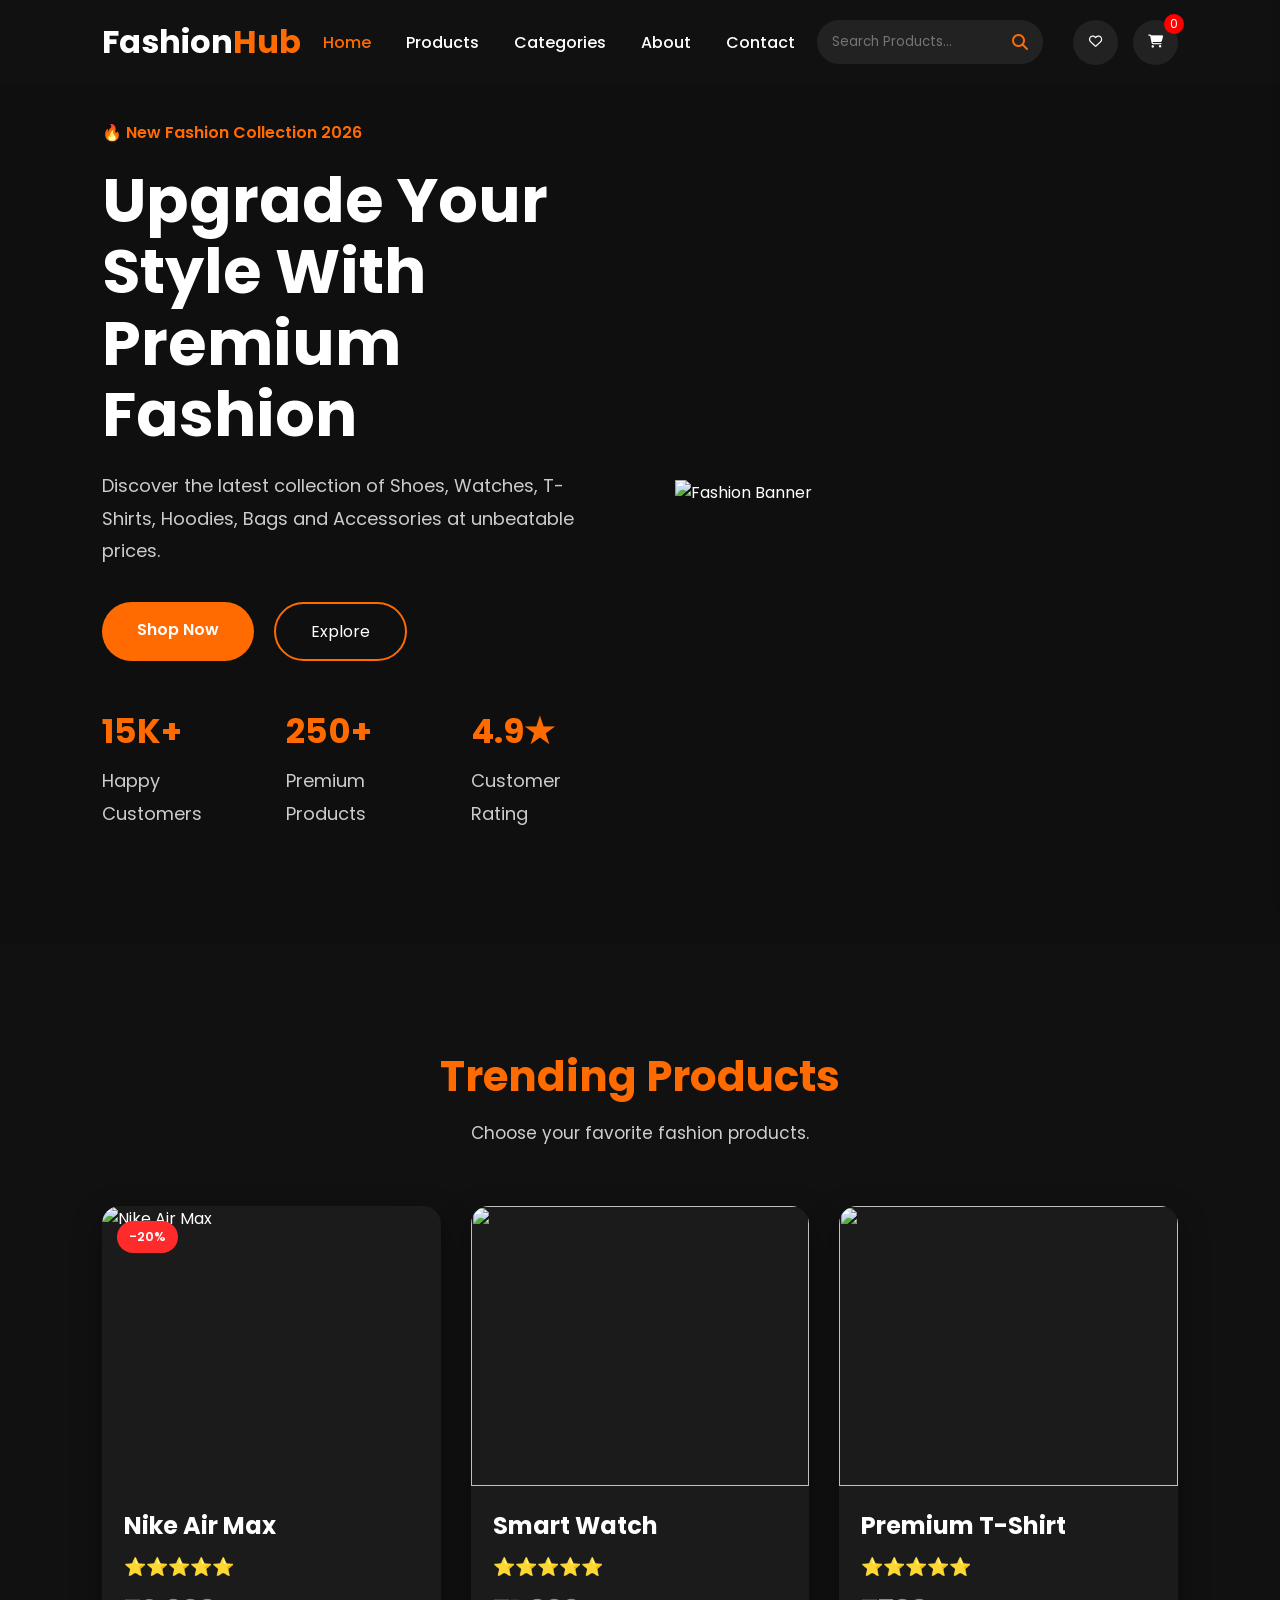
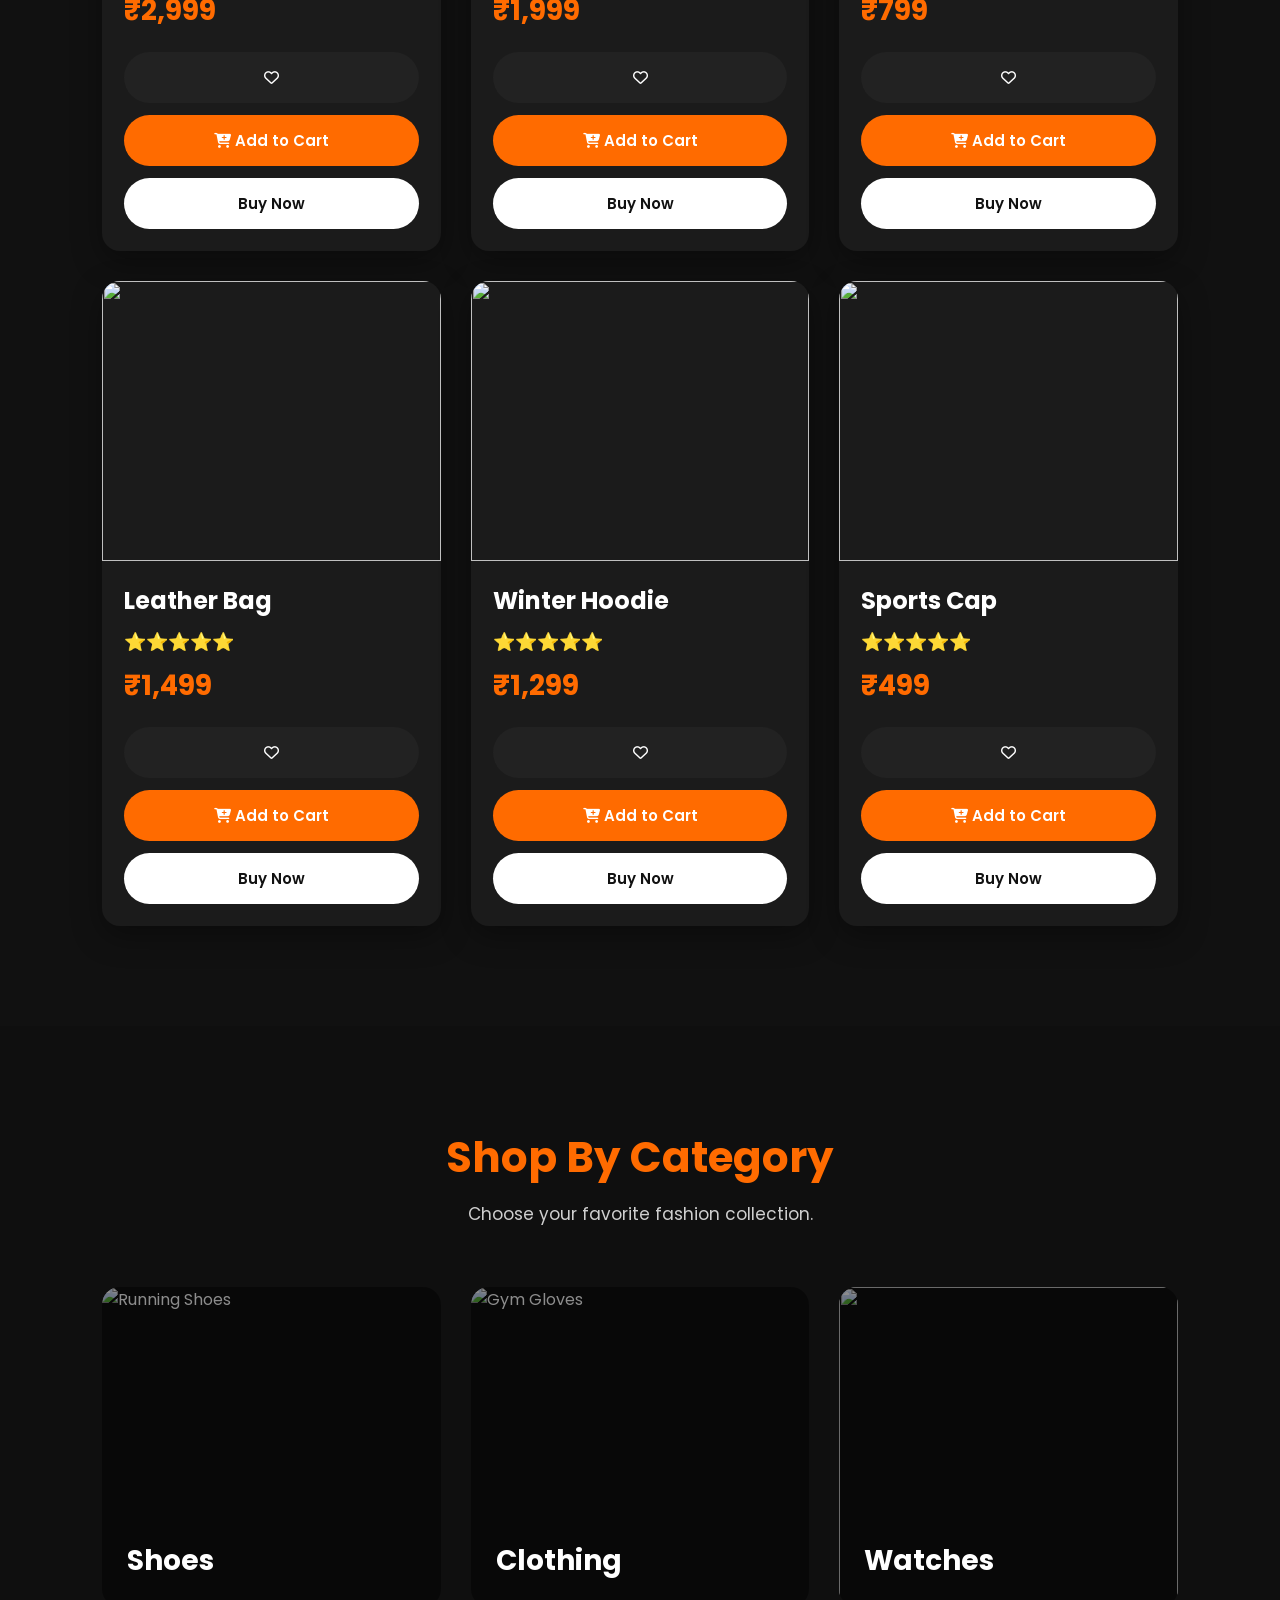
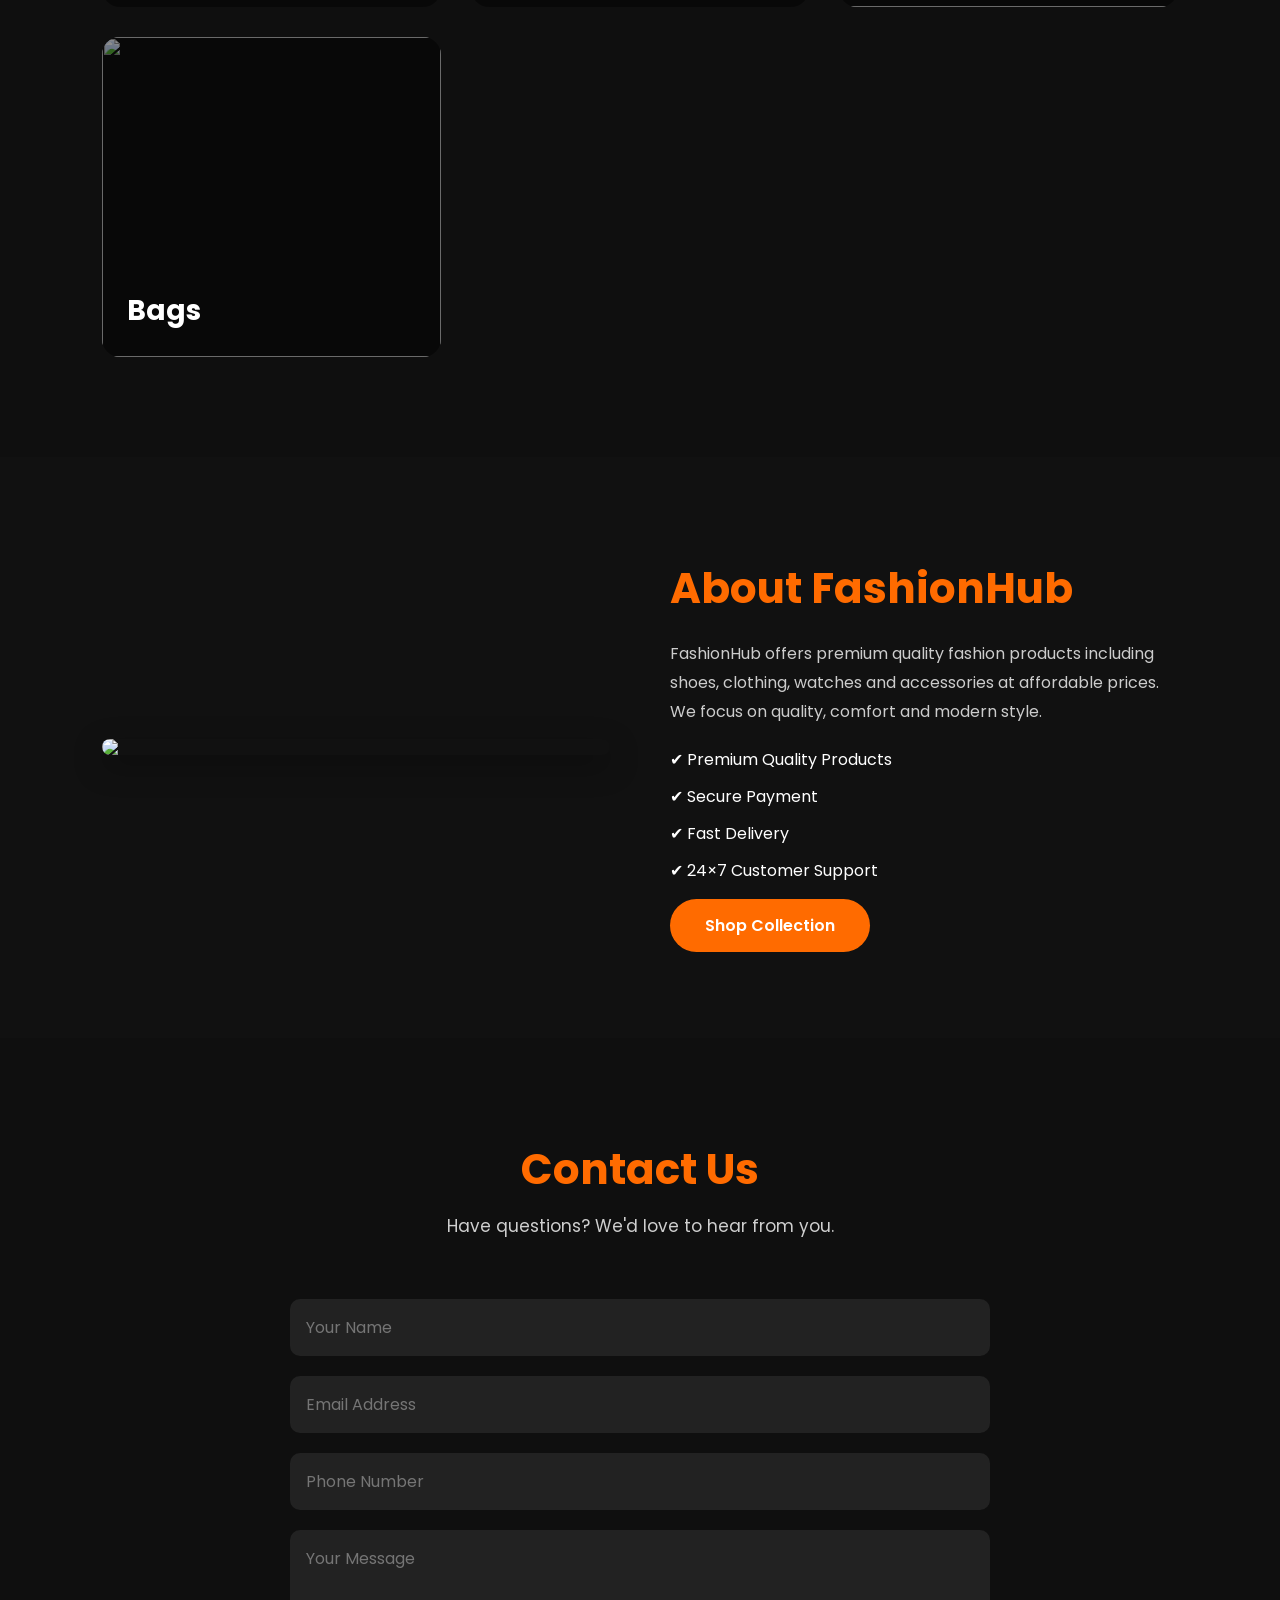
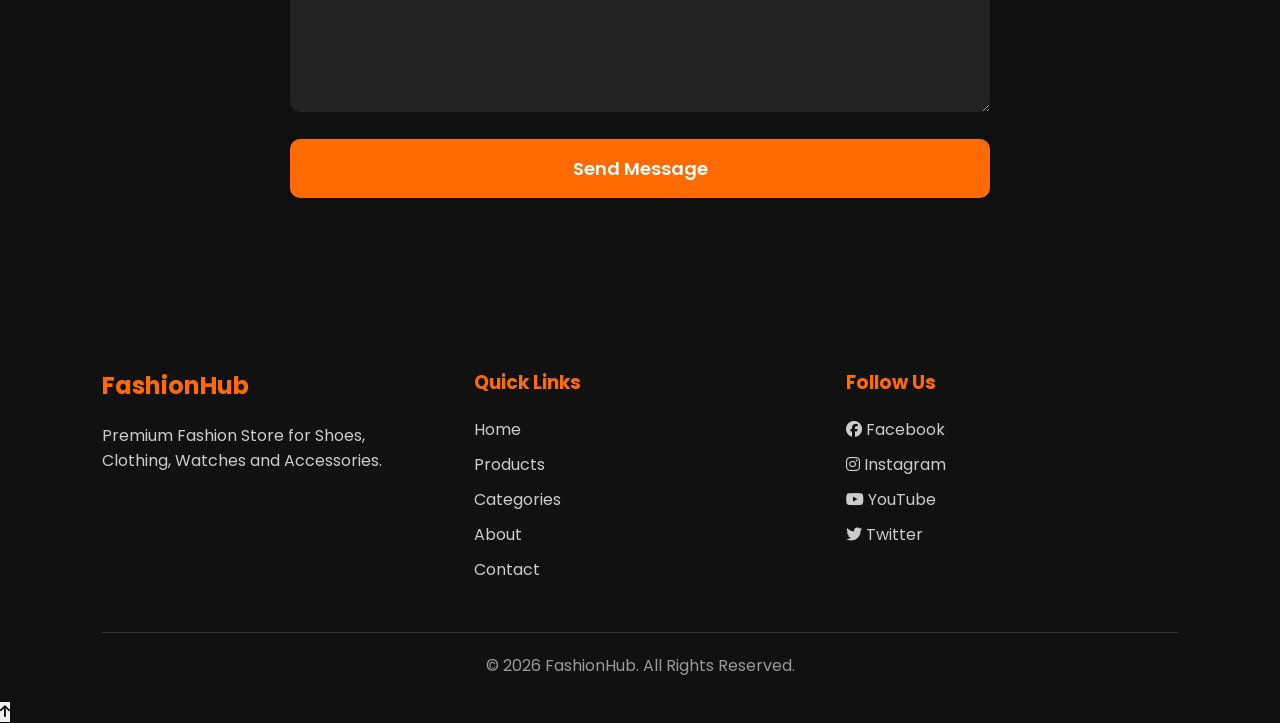
==== index.html @ b6dbf9e9 "Update index.html" ====
<!DOCTYPE html>
<html lang="en">

<head>
    <meta charset="UTF-8">
    <meta name="viewport" content="width=device-width, initial-scale=1.0">

    <title>FashionHub | Premium Fashion Store</title>

    <meta name="description"
        content="FashionHub - Shop premium Shoes, T-Shirts, Hoodies, Watches, Bags and Accessories.">

    <!-- Google Fonts -->
    <link rel="preconnect" href="https://fonts.googleapis.com">
    <link rel="preconnect" href="https://fonts.gstatic.com" crossorigin>

    <link href="https://fonts.googleapis.com/css2?family=Poppins:wght@300;400;500;600;700;800&display=swap"
        rel="stylesheet">

    <!-- Font Awesome -->
    <link rel="stylesheet"
        href="https://cdnjs.cloudflare.com/ajax/libs/font-awesome/6.6.0/css/all.min.css">

    <!-- CSS -->
    <link rel="stylesheet" href="style.css">
</head>

<body>

<!-- ================= HEADER ================= -->

<header>

    <div class="logo">
        <h2>Fashion<span>Hub</span></h2>
    </div>

    <nav>

        <ul class="nav-links">

            <li><a href="#home" class="active">Home</a></li>

            <li><a href="#products">Products</a></li>

            <li><a href="#categories">Categories</a></li>

            <li><a href="#about">About</a></li>

            <li><a href="#contact">Contact</a></li>

        </ul>

    </nav>

    <div class="nav-icons">

        <div class="search-box">

            <input type="text"
                placeholder="Search Products...">

            <i class="fa-solid fa-magnifying-glass"></i>

        </div>

        <button class="icon-btn">

            <i class="fa-regular fa-heart"></i>

        </button>

        <button class="icon-btn cart-btn">

            <i class="fa-solid fa-cart-shopping"></i>

            <span id="cart-count">0</span>

        </button>

        <button class="menu-btn">

            <i class="fa-solid fa-bars"></i>

        </button>

    </div>

</header>

<!-- ================= HERO SECTION ================= -->

<section class="hero" id="home">

    <div class="hero-content">

        <span class="tag">
            🔥 New Fashion Collection 2026
        </span>

        <h1>
            Upgrade Your Style
            With Premium Fashion
        </h1>

        <p>

            Discover the latest collection of Shoes,
            Watches, T-Shirts, Hoodies,
            Bags and Accessories at unbeatable prices.

        </p>

        <div class="hero-buttons">

            <a href="#products" class="btn">
                Shop Now
            </a>

            <a href="#categories" class="btn-outline">
                Explore
            </a>

        </div>

        <div class="hero-stats">

            <div>
                <h2>15K+</h2>
                <p>Happy Customers</p>
            </div>

            <div>
                <h2>250+</h2>
                <p>Premium Products</p>
            </div>

            <div>
                <h2>4.9★</h2>
                <p>Customer Rating</p>
            </div>

        </div>

    </div>

    <div class="hero-image">

       <img src="https://images.unsplash.com/photo-1490481651871-ab68de25d43d?w=800" alt="Fashion Banner">

    </div>

</section>
<!-- ================= PRODUCTS ================= -->

<section class="products" id="products">

    <div class="section-title">
        <h2>Trending Products</h2>
        <p>Choose your favorite fashion products.</p>
    </div>

    <div class="product-container">

        <!-- Product 1 -->
        <div class="product-card">

            <span class="sale">-20%</span>

            <img src="https://images.unsplash.com/photo-1542291026-7eec264c27ff?w=600" alt="Nike Air Max">

            <div class="product-info">

                <h3>Nike Air Max</h3>

                <div class="rating">
                    ⭐⭐⭐⭐⭐
                </div>

                <h4>₹2,999</h4>

                <div class="product-buttons">

                    <button class="wishlist">
                        <i class="fa-regular fa-heart"></i>
                    </button>

                    <button class="cart">
                        <i class="fa-solid fa-cart-plus"></i>
                        Add to Cart
                    </button>

                    <button class="buy">
                        Buy Now
                    </button>

                </div>

            </div>

        </div>

        <!-- Product 2 -->

        <div class="product-card">

           <img src="https://images.unsplash.com/photo-1546868871-7041f2a55e12?w=600">

            <div class="product-info">

                <h3>Smart Watch</h3>

                <div class="rating">
                    ⭐⭐⭐⭐⭐
                </div>

                <h4>₹1,999</h4>

                <div class="product-buttons">

                    <button class="wishlist">
                        <i class="fa-regular fa-heart"></i>
                    </button>

                    <button class="cart">
                        <i class="fa-solid fa-cart-plus"></i>
                        Add to Cart
                    </button>

                    <button class="buy">
                        Buy Now
                    </button>

                </div>

            </div>

        </div>

        <!-- Product 3 -->

        <div class="product-card">

           <img src="https://images.unsplash.com/photo-1521572163474-6864f9cf17ab?w=600">

            <div class="product-info">

                <h3>Premium T-Shirt</h3>

                <div class="rating">
                    ⭐⭐⭐⭐⭐
                </div>

                <h4>₹799</h4>

                <div class="product-buttons">

                    <button class="wishlist">
                        <i class="fa-regular fa-heart"></i>
                    </button>

                    <button class="cart">
                        <i class="fa-solid fa-cart-plus"></i>
                        Add to Cart
                    </button>

                    <button class="buy">
                        Buy Now
                    </button>

                </div>

            </div>

        </div>

        <!-- Product 4 -->

        <div class="product-card">

           <img src="https://images.unsplash.com/photo-1553062407-98eeb64c6a62?w=600">

            <div class="product-info">

                <h3>Leather Bag</h3>

                <div class="rating">
                    ⭐⭐⭐⭐⭐
                </div>

                <h4>₹1,499</h4>

                <div class="product-buttons">

                    <button class="wishlist">
                        <i class="fa-regular fa-heart"></i>
                    </button>

                    <button class="cart">
                        <i class="fa-solid fa-cart-plus"></i>
                        Add to Cart
                    </button>

                    <button class="buy">
                        Buy Now
                    </button>

                </div>

            </div>

        </div>

        <!-- Product 5 -->

        <div class="product-card">

           <img src="https://images.unsplash.com/photo-1556821840-3a63f95609a7?w=600">

            <div class="product-info">

                <h3>Winter Hoodie</h3>

                <div class="rating">
                    ⭐⭐⭐⭐⭐
                </div>

                <h4>₹1,299</h4>

                <div class="product-buttons">

                    <button class="wishlist">
                        <i class="fa-regular fa-heart"></i>
                    </button>

                    <button class="cart">
                        <i class="fa-solid fa-cart-plus"></i>
                        Add to Cart
                    </button>

                    <button class="buy">
                        Buy Now
                    </button>

                </div>

            </div>

        </div>

        <!-- Product 6 -->

        <div class="product-card">

           <img src="https://images.unsplash.com/photo-1588850561407-ed78c282e89b?w=600">

            <div class="product-info">

                <h3>Sports Cap</h3>

                <div class="rating">
                    ⭐⭐⭐⭐⭐
                </div>

                <h4>₹499</h4>

                <div class="product-buttons">

                    <button class="wishlist">
                        <i class="fa-regular fa-heart"></i>
                    </button>

                    <button class="cart">
                        <i class="fa-solid fa-cart-plus"></i>
                        Add to Cart
                    </button>

                    <button class="buy">
                        Buy Now
                    </button>

                </div>

            </div>

        </div>

    </div>

</section>
<!-- ================= CATEGORIES ================= -->

<section class="categories" id="categories">

    <div class="section-title">
        <h2>Shop By Category</h2>
        <p>Choose your favorite fashion collection.</p>
    </div>

    <div class="category-container">

        <div class="category-card">
           <img src="https://images.unsplash.com/photo-1552346154-21d32810aba3?w=600" alt="Running Shoes">
            <h3>Shoes</h3>
        </div>

        <div class="category-card">
           <img src="https://images.unsplash.com/photo-1586401100295-7a8096fd231a?w=600" alt="Gym Gloves">
            <h3>Clothing</h3>
        </div>

        <div class="category-card">
           <img src="https://images.unsplash.com/photo-1522312346375-d1a52e2b99b3?w=600">
            <h3>Watches</h3>
        </div>

        <div class="category-card">
           <img src="https://images.unsplash.com/photo-1622560480605-d83c853bc5c3?w=600">
            <h3>Bags</h3>
        </div>

    </div>

</section>

<!-- ================= ABOUT ================= -->

<section class="about" id="about">

    <div class="about-image">
        <img src="https://images.unsplash.com/photo-1551028719-00167b16eac5?w=600">
    </div>

    <div class="about-content">

        <h2>About FashionHub</h2>

        <p>
            FashionHub offers premium quality fashion products including
            shoes, clothing, watches and accessories at affordable prices.
            We focus on quality, comfort and modern style.
        </p>

        <ul>
            <li>✔ Premium Quality Products</li>
            <li>✔ Secure Payment</li>
            <li>✔ Fast Delivery</li>
            <li>✔ 24×7 Customer Support</li>
        </ul>

        <a href="#products" class="btn">
            Shop Collection
        </a>

    </div>

</section>

<!-- ================= CONTACT ================= -->

<section class="contact" id="contact">

    <div class="section-title">
        <h2>Contact Us</h2>
        <p>Have questions? We'd love to hear from you.</p>
    </div>

    <form class="contact-form">

        <input type="text"
               placeholder="Your Name"
               required>

        <input type="email"
               placeholder="Email Address"
               required>

        <input type="tel"
               placeholder="Phone Number"
               required>

        <textarea
            placeholder="Your Message"
            rows="6"></textarea>

        <button type="submit">
            Send Message
        </button>

    </form>

</section>

<!-- ================= CART SIDEBAR ================= -->

<div class="cart-sidebar">

    <div class="cart-header">

        <h2>Your Cart</h2>

        <button id="close-cart">
            <i class="fa-solid fa-xmark"></i>
        </button>

    </div>

    <div class="cart-items">

        <!-- Items added using JavaScript -->

    </div>

    <div class="cart-footer">

        <h3>
            Total :
            <span id="total-price">
                ₹0
            </span>
        </h3>

        <button class="checkout-btn">
            Checkout
        </button>

    </div>

</div>

<!-- ================= SUCCESS POPUP ================= -->

<div id="popup">

    <i class="fa-solid fa-circle-check"></i>

    <p>Product Added Successfully!</p>

</div>

<!-- ================= FOOTER ================= -->

<footer>

    <div class="footer-container">

        <div class="footer-box">

            <h2>FashionHub</h2>

            <p>
                Premium Fashion Store for Shoes,
                Clothing, Watches and Accessories.
            </p>

        </div>

        <div class="footer-box">

            <h3>Quick Links</h3>

            <a href="#home">Home</a>
            <a href="#products">Products</a>
            <a href="#categories">Categories</a>
            <a href="#about">About</a>
            <a href="#contact">Contact</a>

        </div>

        <div class="footer-box">

            <h3>Follow Us</h3>

            <a href="#"><i class="fab fa-facebook"></i> Facebook</a>

            <a href="#"><i class="fab fa-instagram"></i> Instagram</a>

            <a href="#"><i class="fab fa-youtube"></i> YouTube</a>

            <a href="#"><i class="fab fa-twitter"></i> Twitter</a>

        </div>

    </div>

    <div class="copyright">

        © 2026 FashionHub. All Rights Reserved.

    </div>

</footer>

<script src="script.js"></script>

</body>
</html>
---- style.css ----
/*=========================================
   GOOGLE FONT
=========================================*/
@import url('https://fonts.googleapis.com/css2?family=Poppins:wght@300;400;500;600;700;800&display=swap');

/*=========================================
   RESET
=========================================*/

*{
    margin:0;
    padding:0;
    box-sizing:border-box;
    font-family:'Poppins',sans-serif;
}

html{
    scroll-behavior:smooth;
}

body{
    background:#0f0f0f;
    color:#fff;
    overflow-x:hidden;
}

img{
    width:100%;
    display:block;
}

a{
    text-decoration:none;
    color:inherit;
}

button{
    cursor:pointer;
    border:none;
    outline:none;
}

/*=========================================
   VARIABLES
=========================================*/

:root{

    --primary:#ff6b00;
    --secondary:#ff8c42;

    --dark:#111111;
    --dark2:#1c1c1c;

    --white:#ffffff;
    --gray:#cfcfcf;

    --shadow:0 10px 30px rgba(0,0,0,.35);

    --radius:16px;

}

/*=========================================
   HEADER
=========================================*/

header{

    position:fixed;
    top:0;
    left:0;

    width:100%;

    background:#111;

    display:flex;
    align-items:center;
    justify-content:space-between;

    padding:18px 8%;

    z-index:999;

    box-shadow:0 5px 20px rgba(0,0,0,.35);

}

.logo h2{

    color:#fff;

    font-size:32px;

    font-weight:700;

}

.logo span{

    color:var(--primary);

}

/*=========================================
   NAVBAR
=========================================*/

nav{

    display:flex;

}

.nav-links{

    display:flex;

    gap:35px;

    list-style:none;

}

.nav-links a{

    color:#fff;

    font-weight:500;

    transition:.3s;

}

.nav-links a:hover,
.nav-links a.active{

    color:var(--primary);

}

/*=========================================
   SEARCH BAR
=========================================*/

.search-box{

    display:flex;

    align-items:center;

    background:#222;

    border-radius:50px;

    overflow:hidden;

    margin-right:15px;

}

.search-box input{

    background:transparent;

    border:none;

    outline:none;

    color:#fff;

    padding:12px 15px;

    width:180px;

}

.search-box i{

    padding:12px 15px;

    color:var(--primary);

}

/*=========================================
   NAV ICONS
=========================================*/

.nav-icons{

    display:flex;

    align-items:center;

    gap:15px;

}

.icon-btn{

    width:45px;
    height:45px;

    border-radius:50%;

    background:#222;

    color:#fff;

    transition:.3s;

    position:relative;

}

.icon-btn:hover{

    background:var(--primary);

}

#cart-count{

    position:absolute;

    top:-6px;
    right:-6px;

    width:20px;
    height:20px;

    background:red;

    color:#fff;

    border-radius:50%;

    display:flex;
    align-items:center;
    justify-content:center;

    font-size:12px;

}

.menu-btn{

    display:none;

}

/*=========================================
   HERO SECTION
=========================================*/

.hero{

    min-height:100vh;

    display:grid;

    grid-template-columns:1fr 1fr;

    align-items:center;

    gap:70px;

    padding:120px 8% 80px;

}

.hero-content span{

    color:var(--primary);

    font-weight:600;

}

.hero-content h1{

    font-size:62px;

    margin:20px 0;

    line-height:1.15;

}

.hero-content p{

    color:#ccc;

    font-size:18px;

    line-height:1.8;

    margin-bottom:35px;

}

.hero-buttons{

    display:flex;

    gap:20px;

}

.btn{

    background:var(--primary);

    color:#fff;

    padding:15px 35px;

    border-radius:50px;

    transition:.3s;

    font-weight:600;

}

.btn:hover{

    background:var(--secondary);

    transform:translateY(-4px);

}

.btn-outline{

    border:2px solid var(--primary);

    color:#fff;

    padding:15px 35px;

    border-radius:50px;

    transition:.3s;

}

.btn-outline:hover{

    background:var(--primary);

}

/*=========================================
   HERO STATS
=========================================*/

.hero-stats{

    display:flex;

    gap:40px;

    margin-top:45px;

}

.hero-stats h2{

    color:var(--primary);

    font-size:34px;

}

.hero-stats p{

    color:#ccc;

    margin-top:8px;

}

/*=========================================
   HERO IMAGE
=========================================*/

.hero-image img{

    max-width:100%;

    animation:float 4s ease-in-out infinite;

}

@keyframes float{

    0%{
        transform:translateY(0);
    }

    50%{
        transform:translateY(-18px);
    }

    100%{
        transform:translateY(0);
    }

    }
/*=========================================
   SECTION TITLE
=========================================*/

.section-title{
    text-align:center;
    margin-bottom:60px;
}

.section-title h2{
    font-size:42px;
    color:var(--primary);
    margin-bottom:12px;
}

.section-title p{
    color:#cfcfcf;
    font-size:17px;
}

/*=========================================
   PRODUCTS
=========================================*/

.products{
    padding:100px 8%;
    background:#111;
}

.product-container{
    display:grid;
    grid-template-columns:repeat(auto-fit,minmax(280px,1fr));
    gap:30px;
}

.product-card{
    background:#1b1b1b;
    border-radius:18px;
    overflow:hidden;
    position:relative;
    transition:.35s;
    box-shadow:var(--shadow);
}

.product-card:hover{
    transform:translateY(-10px);
}

.product-card img{
    width:100%;
    height:280px;
    object-fit:cover;
    transition:.5s;
}

.product-card:hover img{
    transform:scale(1.08);
}

/* Sale Badge */

.sale{
    position:absolute;
    top:15px;
    left:15px;
    background:#ff2b2b;
    color:#fff;
    padding:6px 12px;
    border-radius:20px;
    font-size:13px;
    font-weight:600;
}

/* Product Info */

.product-info{
    padding:22px;
}

.product-info h3{
    font-size:24px;
    margin-bottom:10px;
}

.rating{
    color:#ffc107;
    margin-bottom:10px;
    font-size:18px;
}

.product-info h4{
    color:var(--primary);
    font-size:28px;
    margin-bottom:20px;
}

/*=========================================
   PRODUCT BUTTONS
=========================================*/

.product-buttons{
    display:flex;
    flex-direction:column;
    gap:12px;
}

.product-buttons button{
    padding:14px;
    border-radius:50px;
    font-size:15px;
    font-weight:600;
    transition:.3s;
}

.wishlist{
    background:#222;
    color:#fff;
}

.wishlist:hover{
    background:#ff4d6d;
}

.cart{
    background:var(--primary);
    color:#fff;
}

.cart:hover{
    background:var(--secondary);
}

.buy{
    background:#fff;
    color:#111;
}

.buy:hover{
    background:#ddd;
}

/*=========================================
   CATEGORIES
=========================================*/

.categories{
    padding:100px 8%;
    background:#0f0f0f;
}

.category-container{
    display:grid;
    grid-template-columns:repeat(auto-fit,minmax(250px,1fr));
    gap:30px;
}

.category-card{
    position:relative;
    border-radius:18px;
    overflow:hidden;
    cursor:pointer;
}

.category-card img{
    width:100%;
    height:320px;
    object-fit:cover;
    transition:.5s;
}

.category-card:hover img{
    transform:scale(1.1);
}

.category-card::before{
    content:"";
    position:absolute;
    inset:0;
    background:rgba(0,0,0,.45);
}

.category-card h3{
    position:absolute;
    bottom:25px;
    left:25px;
    color:#fff;
    font-size:28px;
    font-weight:700;
    z-index:2;
    
}/*=========================================
    ABOUT SECTION
=========================================*/

.about{
    padding:100px 8%;
    display:grid;
    grid-template-columns:repeat(auto-fit,minmax(350px,1fr));
    gap:60px;
    align-items:center;
    background:#111;
}

.about-image img{
    width:100%;
    border-radius:20px;
    box-shadow:var(--shadow);
}

.about-content h2{
    font-size:42px;
    color:var(--primary);
    margin-bottom:20px;
}

.about-content p{
    color:#ccc;
    line-height:1.8;
    margin-bottom:20px;
}

.about-content ul{
    list-style:none;
    margin-bottom:30px;
}

.about-content ul li{
    margin:12px 0;
    color:#fff;
}

/*=========================================
    CONTACT
=========================================*/

.contact{
    padding:100px 8%;
    background:#0f0f0f;
}

.contact-form{
    max-width:700px;
    margin:auto;
}

.contact-form input,
.contact-form textarea{
    width:100%;
    padding:16px;
    margin-bottom:20px;
    border:none;
    outline:none;
    border-radius:10px;
    background:#222;
    color:#fff;
    font-size:16px;
}

.contact-form button{
    width:100%;
    padding:16px;
    background:var(--primary);
    color:#fff;
    border:none;
    border-radius:10px;
    font-size:18px;
    font-weight:600;
    transition:.3s;
}

.contact-form button:hover{
    background:var(--secondary);
}

/*=========================================
    CART SIDEBAR
=========================================*/

.cart-sidebar{
    position:fixed;
    top:0;
    right:-420px;
    width:400px;
    height:100%;
    background:#1b1b1b;
    transition:.4s;
    z-index:1000;
    box-shadow:-5px 0 20px rgba(0,0,0,.4);
    display:flex;
    flex-direction:column;
}

.cart-sidebar.active{
    right:0;
}

.cart-header{
    display:flex;
    justify-content:space-between;
    align-items:center;
    padding:20px;
    background:#222;
}

.cart-header h2{
    color:#fff;
}

.cart-header button{
    background:none;
    color:#fff;
    font-size:24px;
}

.cart-items{
    flex:1;
    overflow-y:auto;
    padding:20px;
}

.cart-footer{
    padding:20px;
    border-top:1px solid #333;
}

.checkout-btn{
    width:100%;
    padding:15px;
    background:var(--primary);
    color:#fff;
    border:none;
    border-radius:8px;
    font-size:18px;
}

.checkout-btn:hover{
    background:var(--secondary);
}

/*=========================================
    SUCCESS POPUP
=========================================*/

#popup{
    position:fixed;
    top:30px;
    right:30px;
    background:#1db954;
    color:#fff;
    padding:15px 25px;
    border-radius:10px;
    display:flex;
    align-items:center;
    gap:10px;
    opacity:0;
    visibility:hidden;
    transition:.3s;
    z-index:2000;
}

#popup.show{
    opacity:1;
    visibility:visible;
}

#popup i{
    font-size:24px;
}

/*=========================================
    FOOTER
=========================================*/

footer{
    background:#111;
    padding:70px 8% 20px;
}

.footer-container{
    display:grid;
    grid-template-columns:repeat(auto-fit,minmax(250px,1fr));
    gap:40px;
}

.footer-box h2,
.footer-box h3{
    color:var(--primary);
    margin-bottom:20px;
}

.footer-box p,
.footer-box a{
    color:#ccc;
    display:block;
    margin-bottom:10px;
    transition:.3s;
}

.footer-box a:hover{
    color:var(--primary);
}

.copyright{
    text-align:center;
    margin-top:40px;
    padding-top:20px;
    border-top:1px solid #333;
    color:#999;
}

/*=========================================
    MOBILE RESPONSIVE
=========================================*/

@media(max-width:992px){

    .hero{
        grid-template-columns:1fr;
        text-align:center;
    }

    .hero-buttons,
    .hero-stats{
        justify-content:center;
        flex-wrap:wrap;
    }

    .about{
        grid-template-columns:1fr;
    }

    .search-box{
        display:none;
    }

    .nav-links{
        position:fixed;
        top:80px;
        left:-100%;
        width:100%;
        background:#111;
        flex-direction:column;
        text-align:center;
        padding:30px 0;
        transition:.3s;
    }

    .nav-links.active{
        left:0;
    }

    .menu-btn{
        display:block;
    }

    .cart-sidebar{
        width:100%;
    }

}

@media(max-width:576px){

    .hero h1{
        font-size:38px;
    }

    .section-title h2{
        font-size:32px;
    }

    .product-card img{
        height:220px;
    }

    .category-card img{
        height:220px;
    }

    .hero-stats{
        flex-direction:column;
        gap:20px;
    }

    }
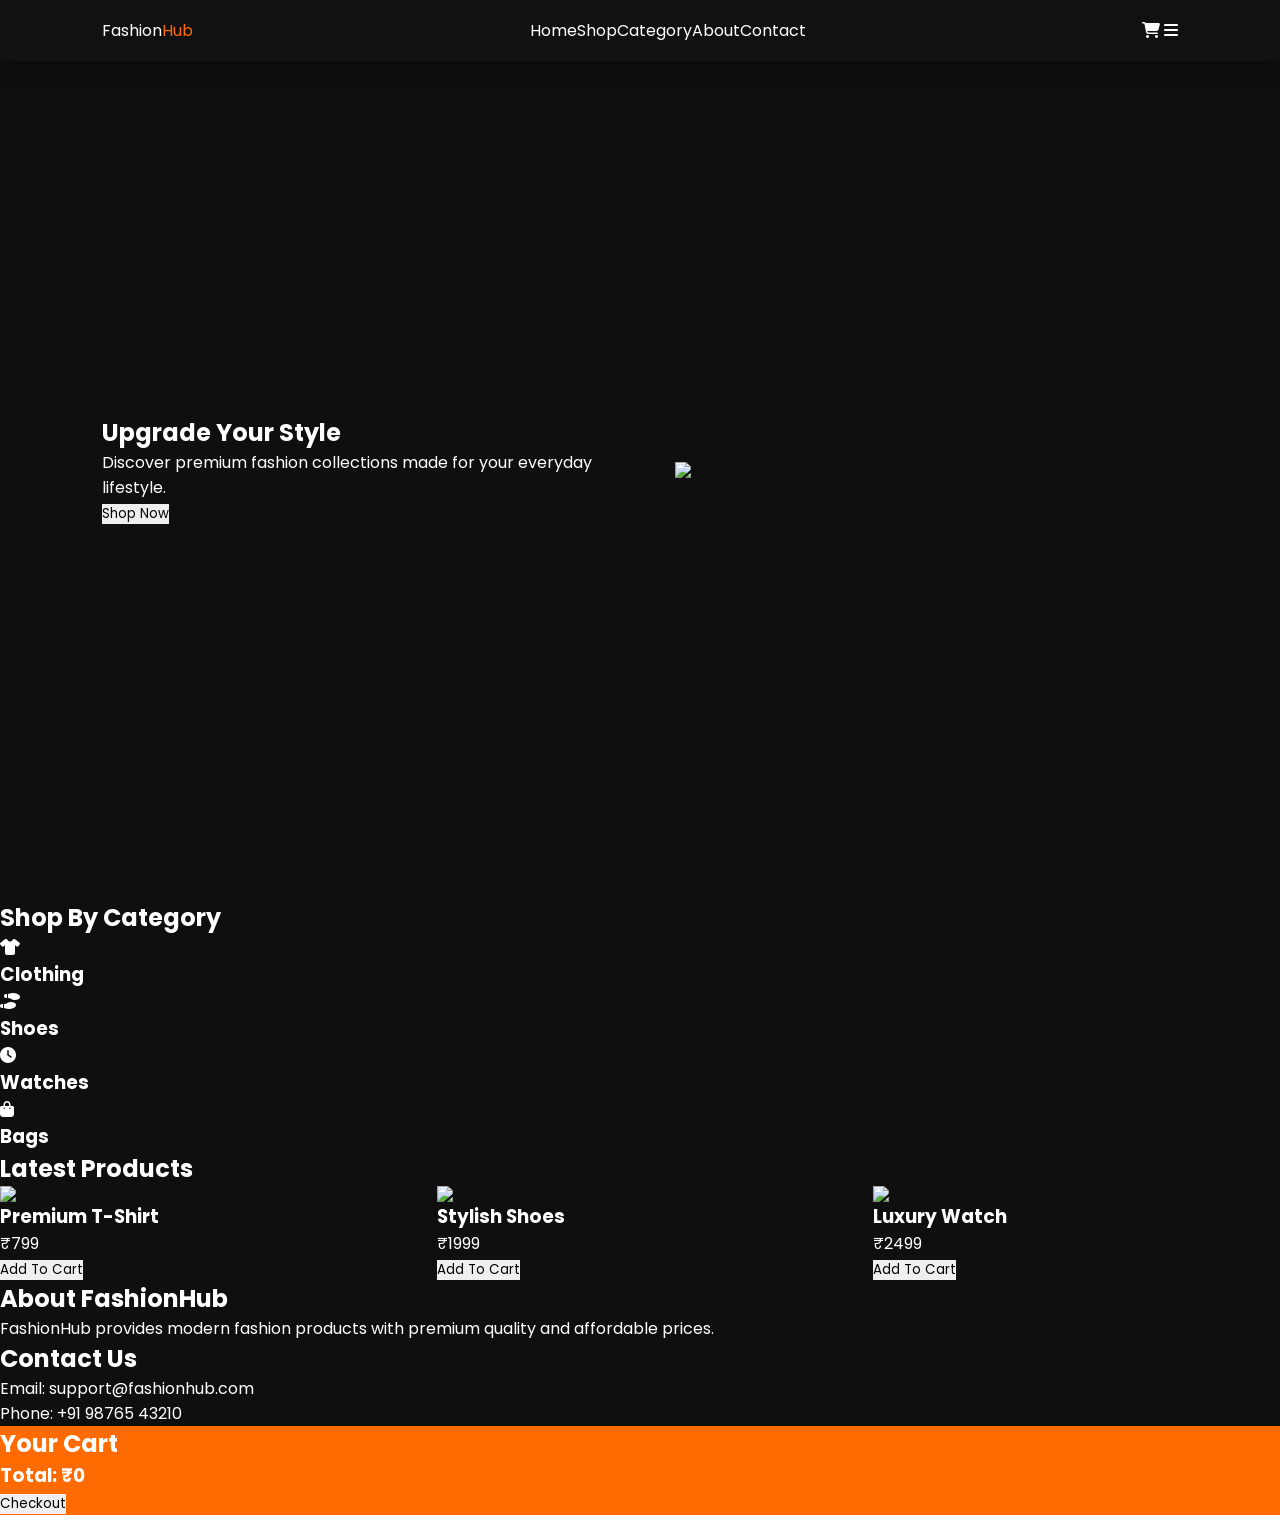
==== commit 93de7f53: "Update index.html" ====
--- a/index.html
+++ b/index.html
@@ -1,595 +1,221 @@
 <!DOCTYPE html>
 <html lang="en">
-
 <head>
     <meta charset="UTF-8">
     <meta name="viewport" content="width=device-width, initial-scale=1.0">
 
     <title>FashionHub | Premium Fashion Store</title>
 
-    <meta name="description"
-        content="FashionHub - Shop premium Shoes, T-Shirts, Hoodies, Watches, Bags and Accessories.">
-
-    <!-- Google Fonts -->
-    <link rel="preconnect" href="https://fonts.googleapis.com">
-    <link rel="preconnect" href="https://fonts.gstatic.com" crossorigin>
-
-    <link href="https://fonts.googleapis.com/css2?family=Poppins:wght@300;400;500;600;700;800&display=swap"
-        rel="stylesheet">
-
-    <!-- Font Awesome -->
-    <link rel="stylesheet"
-        href="https://cdnjs.cloudflare.com/ajax/libs/font-awesome/6.6.0/css/all.min.css">
-
-    <!-- CSS -->
     <link rel="stylesheet" href="style.css">
+
+    <link rel="stylesheet" 
+    href="https://cdnjs.cloudflare.com/ajax/libs/font-awesome/6.5.1/css/all.min.css">
+
 </head>
 
 <body>
 
-<!-- ================= HEADER ================= -->
-
+<!-- HEADER -->
 <header>
-
     <div class="logo">
-        <h2>Fashion<span>Hub</span></h2>
-    </div>
-
-    <nav>
-
-        <ul class="nav-links">
-
-            <li><a href="#home" class="active">Home</a></li>
-
-            <li><a href="#products">Products</a></li>
-
-            <li><a href="#categories">Categories</a></li>
-
-            <li><a href="#about">About</a></li>
-
-            <li><a href="#contact">Contact</a></li>
-
-        </ul>
-
+        Fashion<span>Hub</span>
+    </div>
+
+    <nav id="navbar">
+        <a href="#home">Home</a>
+        <a href="#products">Shop</a>
+        <a href="#category">Category</a>
+        <a href="#about">About</a>
+        <a href="#contact">Contact</a>
     </nav>
 
-    <div class="nav-icons">
-
-        <div class="search-box">
-
-            <input type="text"
-                placeholder="Search Products...">
-
-            <i class="fa-solid fa-magnifying-glass"></i>
-
-        </div>
-
-        <button class="icon-btn">
-
-            <i class="fa-regular fa-heart"></i>
-
+    <div class="icons">
+        <i class="fa-solid fa-cart-shopping" id="cart-icon"></i>
+        <i class="fa-solid fa-bars" id="menu"></i>
+    </div>
+</header>
+
+
+<!-- HERO SECTION -->
+<section class="hero" id="home">
+
+    <div class="hero-text">
+        <h1>Upgrade Your Style</h1>
+        <p>
+            Discover premium fashion collections 
+            made for your everyday lifestyle.
+        </p>
+
+        <button>
+            Shop Now
         </button>
-
-        <button class="icon-btn cart-btn">
-
-            <i class="fa-solid fa-cart-shopping"></i>
-
-            <span id="cart-count">0</span>
-
-        </button>
-
-        <button class="menu-btn">
-
-            <i class="fa-solid fa-bars"></i>
-
-        </button>
-
-    </div>
-
-</header>
-
-<!-- ================= HERO SECTION ================= -->
-
-<section class="hero" id="home">
-
-    <div class="hero-content">
-
-        <span class="tag">
-            🔥 New Fashion Collection 2026
-        </span>
-
-        <h1>
-            Upgrade Your Style
-            With Premium Fashion
-        </h1>
-
-        <p>
-
-            Discover the latest collection of Shoes,
-            Watches, T-Shirts, Hoodies,
-            Bags and Accessories at unbeatable prices.
-
-        </p>
-
-        <div class="hero-buttons">
-
-            <a href="#products" class="btn">
-                Shop Now
-            </a>
-
-            <a href="#categories" class="btn-outline">
-                Explore
-            </a>
-
-        </div>
-
-        <div class="hero-stats">
-
-            <div>
-                <h2>15K+</h2>
-                <p>Happy Customers</p>
-            </div>
-
-            <div>
-                <h2>250+</h2>
-                <p>Premium Products</p>
-            </div>
-
-            <div>
-                <h2>4.9★</h2>
-                <p>Customer Rating</p>
-            </div>
-
-        </div>
-
     </div>
 
     <div class="hero-image">
-
-       <img src="https://images.unsplash.com/photo-1490481651871-ab68de25d43d?w=800" alt="Fashion Banner">
-
-    </div>
-
-</section>
-<!-- ================= PRODUCTS ================= -->
-
-<section class="products" id="products">
-
-    <div class="section-title">
-        <h2>Trending Products</h2>
-        <p>Choose your favorite fashion products.</p>
-    </div>
-
-    <div class="product-container">
-
-        <!-- Product 1 -->
-        <div class="product-card">
-
-            <span class="sale">-20%</span>
-
-            <img src="https://images.unsplash.com/photo-1542291026-7eec264c27ff?w=600" alt="Nike Air Max">
-
-            <div class="product-info">
-
-                <h3>Nike Air Max</h3>
-
-                <div class="rating">
-                    ⭐⭐⭐⭐⭐
-                </div>
-
-                <h4>₹2,999</h4>
-
-                <div class="product-buttons">
-
-                    <button class="wishlist">
-                        <i class="fa-regular fa-heart"></i>
-                    </button>
-
-                    <button class="cart">
-                        <i class="fa-solid fa-cart-plus"></i>
-                        Add to Cart
-                    </button>
-
-                    <button class="buy">
-                        Buy Now
-                    </button>
-
-                </div>
-
-            </div>
-
-        </div>
-
-        <!-- Product 2 -->
-
-        <div class="product-card">
-
-           <img src="https://images.unsplash.com/photo-1546868871-7041f2a55e12?w=600">
-
-            <div class="product-info">
-
-                <h3>Smart Watch</h3>
-
-                <div class="rating">
-                    ⭐⭐⭐⭐⭐
-                </div>
-
-                <h4>₹1,999</h4>
-
-                <div class="product-buttons">
-
-                    <button class="wishlist">
-                        <i class="fa-regular fa-heart"></i>
-                    </button>
-
-                    <button class="cart">
-                        <i class="fa-solid fa-cart-plus"></i>
-                        Add to Cart
-                    </button>
-
-                    <button class="buy">
-                        Buy Now
-                    </button>
-
-                </div>
-
-            </div>
-
-        </div>
-
-        <!-- Product 3 -->
-
-        <div class="product-card">
-
-           <img src="https://images.unsplash.com/photo-1521572163474-6864f9cf17ab?w=600">
-
-            <div class="product-info">
-
-                <h3>Premium T-Shirt</h3>
-
-                <div class="rating">
-                    ⭐⭐⭐⭐⭐
-                </div>
-
-                <h4>₹799</h4>
-
-                <div class="product-buttons">
-
-                    <button class="wishlist">
-                        <i class="fa-regular fa-heart"></i>
-                    </button>
-
-                    <button class="cart">
-                        <i class="fa-solid fa-cart-plus"></i>
-                        Add to Cart
-                    </button>
-
-                    <button class="buy">
-                        Buy Now
-                    </button>
-
-                </div>
-
-            </div>
-
-        </div>
-
-        <!-- Product 4 -->
-
-        <div class="product-card">
-
-           <img src="https://images.unsplash.com/photo-1553062407-98eeb64c6a62?w=600">
-
-            <div class="product-info">
-
-                <h3>Leather Bag</h3>
-
-                <div class="rating">
-                    ⭐⭐⭐⭐⭐
-                </div>
-
-                <h4>₹1,499</h4>
-
-                <div class="product-buttons">
-
-                    <button class="wishlist">
-                        <i class="fa-regular fa-heart"></i>
-                    </button>
-
-                    <button class="cart">
-                        <i class="fa-solid fa-cart-plus"></i>
-                        Add to Cart
-                    </button>
-
-                    <button class="buy">
-                        Buy Now
-                    </button>
-
-                </div>
-
-            </div>
-
-        </div>
-
-        <!-- Product 5 -->
-
-        <div class="product-card">
-
-           <img src="https://images.unsplash.com/photo-1556821840-3a63f95609a7?w=600">
-
-            <div class="product-info">
-
-                <h3>Winter Hoodie</h3>
-
-                <div class="rating">
-                    ⭐⭐⭐⭐⭐
-                </div>
-
-                <h4>₹1,299</h4>
-
-                <div class="product-buttons">
-
-                    <button class="wishlist">
-                        <i class="fa-regular fa-heart"></i>
-                    </button>
-
-                    <button class="cart">
-                        <i class="fa-solid fa-cart-plus"></i>
-                        Add to Cart
-                    </button>
-
-                    <button class="buy">
-                        Buy Now
-                    </button>
-
-                </div>
-
-            </div>
-
-        </div>
-
-        <!-- Product 6 -->
-
-        <div class="product-card">
-
-           <img src="https://images.unsplash.com/photo-1588850561407-ed78c282e89b?w=600">
-
-            <div class="product-info">
-
-                <h3>Sports Cap</h3>
-
-                <div class="rating">
-                    ⭐⭐⭐⭐⭐
-                </div>
-
-                <h4>₹499</h4>
-
-                <div class="product-buttons">
-
-                    <button class="wishlist">
-                        <i class="fa-regular fa-heart"></i>
-                    </button>
-
-                    <button class="cart">
-                        <i class="fa-solid fa-cart-plus"></i>
-                        Add to Cart
-                    </button>
-
-                    <button class="buy">
-                        Buy Now
-                    </button>
-
-                </div>
-
-            </div>
-
-        </div>
-
-    </div>
-
-</section>
-<!-- ================= CATEGORIES ================= -->
-
-<section class="categories" id="categories">
-
-    <div class="section-title">
-        <h2>Shop By Category</h2>
-        <p>Choose your favorite fashion collection.</p>
-    </div>
-
-    <div class="category-container">
-
-        <div class="category-card">
-           <img src="https://images.unsplash.com/photo-1552346154-21d32810aba3?w=600" alt="Running Shoes">
-            <h3>Shoes</h3>
-        </div>
-
-        <div class="category-card">
-           <img src="https://images.unsplash.com/photo-1586401100295-7a8096fd231a?w=600" alt="Gym Gloves">
-            <h3>Clothing</h3>
-        </div>
-
-        <div class="category-card">
-           <img src="https://images.unsplash.com/photo-1522312346375-d1a52e2b99b3?w=600">
-            <h3>Watches</h3>
-        </div>
-
-        <div class="category-card">
-           <img src="https://images.unsplash.com/photo-1622560480605-d83c853bc5c3?w=600">
-            <h3>Bags</h3>
-        </div>
-
-    </div>
-
-</section>
-
-<!-- ================= ABOUT ================= -->
-
-<section class="about" id="about">
-
-    <div class="about-image">
-        <img src="https://images.unsplash.com/photo-1551028719-00167b16eac5?w=600">
-    </div>
-
-    <div class="about-content">
-
-        <h2>About FashionHub</h2>
-
-        <p>
-            FashionHub offers premium quality fashion products including
-            shoes, clothing, watches and accessories at affordable prices.
-            We focus on quality, comfort and modern style.
-        </p>
-
-        <ul>
-            <li>✔ Premium Quality Products</li>
-            <li>✔ Secure Payment</li>
-            <li>✔ Fast Delivery</li>
-            <li>✔ 24×7 Customer Support</li>
-        </ul>
-
-        <a href="#products" class="btn">
-            Shop Collection
-        </a>
-
-    </div>
-
-</section>
-
-<!-- ================= CONTACT ================= -->
-
-<section class="contact" id="contact">
-
-    <div class="section-title">
-        <h2>Contact Us</h2>
-        <p>Have questions? We'd love to hear from you.</p>
-    </div>
-
-    <form class="contact-form">
-
-        <input type="text"
-               placeholder="Your Name"
-               required>
-
-        <input type="email"
-               placeholder="Email Address"
-               required>
-
-        <input type="tel"
-               placeholder="Phone Number"
-               required>
-
-        <textarea
-            placeholder="Your Message"
-            rows="6"></textarea>
-
-        <button type="submit">
-            Send Message
-        </button>
-
-    </form>
-
-</section>
-
-<!-- ================= CART SIDEBAR ================= -->
-
-<div class="cart-sidebar">
-
-    <div class="cart-header">
-
-        <h2>Your Cart</h2>
-
-        <button id="close-cart">
-            <i class="fa-solid fa-xmark"></i>
-        </button>
-
-    </div>
-
-    <div class="cart-items">
-
-        <!-- Items added using JavaScript -->
-
-    </div>
-
-    <div class="cart-footer">
-
-        <h3>
-            Total :
-            <span id="total-price">
-                ₹0
-            </span>
-        </h3>
-
-        <button class="checkout-btn">
-            Checkout
-        </button>
-
-    </div>
-
-</div>
-
-<!-- ================= SUCCESS POPUP ================= -->
+        <img src="https://cdn-icons-png.flaticon.com/512/892/892458.png">
+    </div>
+
+</section>
+
+
+
+<!-- CATEGORY -->
+<section id="category">
+
+<h2>Shop By Category</h2>
+
+<div class="category-box">
+
+<div>
+<i class="fa-solid fa-shirt"></i>
+<h3>Clothing</h3>
+</div>
+
+<div>
+<i class="fa-solid fa-shoe-prints"></i>
+<h3>Shoes</h3>
+</div>
+
+<div>
+<i class="fa-solid fa-clock"></i>
+<h3>Watches</h3>
+</div>
+
+<div>
+<i class="fa-solid fa-bag-shopping"></i>
+<h3>Bags</h3>
+</div>
+
+</div>
+
+</section>
+
+
+
+<!-- PRODUCTS -->
+
+<section id="products">
+
+<h2>Latest Products</h2>
+
+
+<div class="product-container">
+
+
+<div class="product">
+
+<img src="https://cdn-icons-png.flaticon.com/512/892/892458.png">
+
+<h3>Premium T-Shirt</h3>
+
+<p>₹799</p>
+
+<button onclick="addCart('Premium T-Shirt',799)">
+Add To Cart
+</button>
+
+</div>
+
+
+
+<div class="product">
+
+<img src="https://cdn-icons-png.flaticon.com/512/2589/2589903.png">
+
+<h3>Stylish Shoes</h3>
+
+<p>₹1999</p>
+
+<button onclick="addCart('Stylish Shoes',1999)">
+Add To Cart
+</button>
+
+</div>
+
+
+
+<div class="product">
+
+<img src="https://cdn-icons-png.flaticon.com/512/2972/2972185.png">
+
+<h3>Luxury Watch</h3>
+
+<p>₹2499</p>
+
+<button onclick="addCart('Luxury Watch',2499)">
+Add To Cart
+</button>
+
+</div>
+
+
+
+</div>
+
+</section>
+
+
+
+
+<!-- ABOUT -->
+
+<section id="about">
+
+<h2>About FashionHub</h2>
+
+<p>
+FashionHub provides modern fashion products 
+with premium quality and affordable prices.
+</p>
+
+</section>
+
+
+
+<!-- CONTACT -->
+
+<section id="contact">
+
+<h2>Contact Us</h2>
+
+<p>Email: support@fashionhub.com</p>
+<p>Phone: +91 98765 43210</p>
+
+</section>
+
+
+
+<!-- CART -->
+
+<div class="cart">
+
+<h2>Your Cart</h2>
+
+<div id="cart-items">
+
+</div>
+
+<h3>
+Total: ₹<span id="total">0</span>
+</h3>
+
+<button onclick="checkout()">
+Checkout
+</button>
+
+</div>
+
+
+
+<!-- SUCCESS POPUP -->
 
 <div id="popup">
 
-    <i class="fa-solid fa-circle-check"></i>
-
-    <p>Product Added Successfully!</p>
-
-</div>
-
-<!-- ================= FOOTER ================= -->
-
-<footer>
-
-    <div class="footer-container">
-
-        <div class="footer-box">
-
-            <h2>FashionHub</h2>
-
-            <p>
-                Premium Fashion Store for Shoes,
-                Clothing, Watches and Accessories.
-            </p>
-
-        </div>
-
-        <div class="footer-box">
-
-            <h3>Quick Links</h3>
-
-            <a href="#home">Home</a>
-            <a href="#products">Products</a>
-            <a href="#categories">Categories</a>
-            <a href="#about">About</a>
-            <a href="#contact">Contact</a>
-
-        </div>
-
-        <div class="footer-box">
-
-            <h3>Follow Us</h3>
-
-            <a href="#"><i class="fab fa-facebook"></i> Facebook</a>
-
-            <a href="#"><i class="fab fa-instagram"></i> Instagram</a>
-
-            <a href="#"><i class="fab fa-youtube"></i> YouTube</a>
-
-            <a href="#"><i class="fab fa-twitter"></i> Twitter</a>
-
-        </div>
-
-    </div>
-
-    <div class="copyright">
-
-        © 2026 FashionHub. All Rights Reserved.
-
-    </div>
-
-</footer>
+Product Added Successfully!
+
+</div>
+
+
 
 <script src="script.js"></script>
 
--- a/style.css
+++ b/style.css
@@ -895,3 +895,95 @@
     }
 
     }
+.checkout-modal{
+    position:fixed;
+    inset:0;
+    background:rgba(0,0,0,.7);
+    display:none;
+    justify-content:center;
+    align-items:center;
+    z-index:3000;
+}
+
+.checkout-modal.active{
+    display:flex;
+}
+
+.checkout-box{
+    background:#1b1b1b;
+    padding:30px;
+    width:90%;
+    max-width:420px;
+    border-radius:15px;
+}
+
+.checkout-box h2{
+    text-align:center;
+    margin-bottom:20px;
+    color:#ff6b00;
+}
+
+.checkout-box input,
+.checkout-box select{
+    width:100%;
+    padding:14px;
+    margin-bottom:15px;
+    border:none;
+    border-radius:8px;
+    background:#2b2b2b;
+    color:#fff;
+}
+
+.checkout-box button{
+    width:100%;
+    padding:14px;
+    margin-top:10px;
+    border:none;
+    border-radius:8px;
+    cursor:pointer;
+}
+
+#placeOrder{
+    background:#ff6b00;
+    color:#fff;
+}
+
+#cancelCheckout{
+    background:#444;
+    color:#fff;
+}
+
+#orderPopup{
+    position:fixed;
+    top:50%;
+    left:50%;
+    transform:translate(-50%,-50%) scale(0);
+    background:#fff;
+    color:#111;
+    width:90%;
+    max-width:420px;
+    padding:30px;
+    text-align:center;
+    border-radius:15px;
+    transition:.4s;
+    z-index:4000;
+}
+
+#orderPopup.show{
+    transform:translate(-50%,-50%) scale(1);
+}
+
+#orderPopup i{
+    font-size:60px;
+    color:#28a745;
+    margin-bottom:15px;
+}
+
+#continueShopping{
+    margin-top:20px;
+    padding:12px 30px;
+    background:#ff6b00;
+    color:#fff;
+    border:none;
+    border-radius:8px;
+}
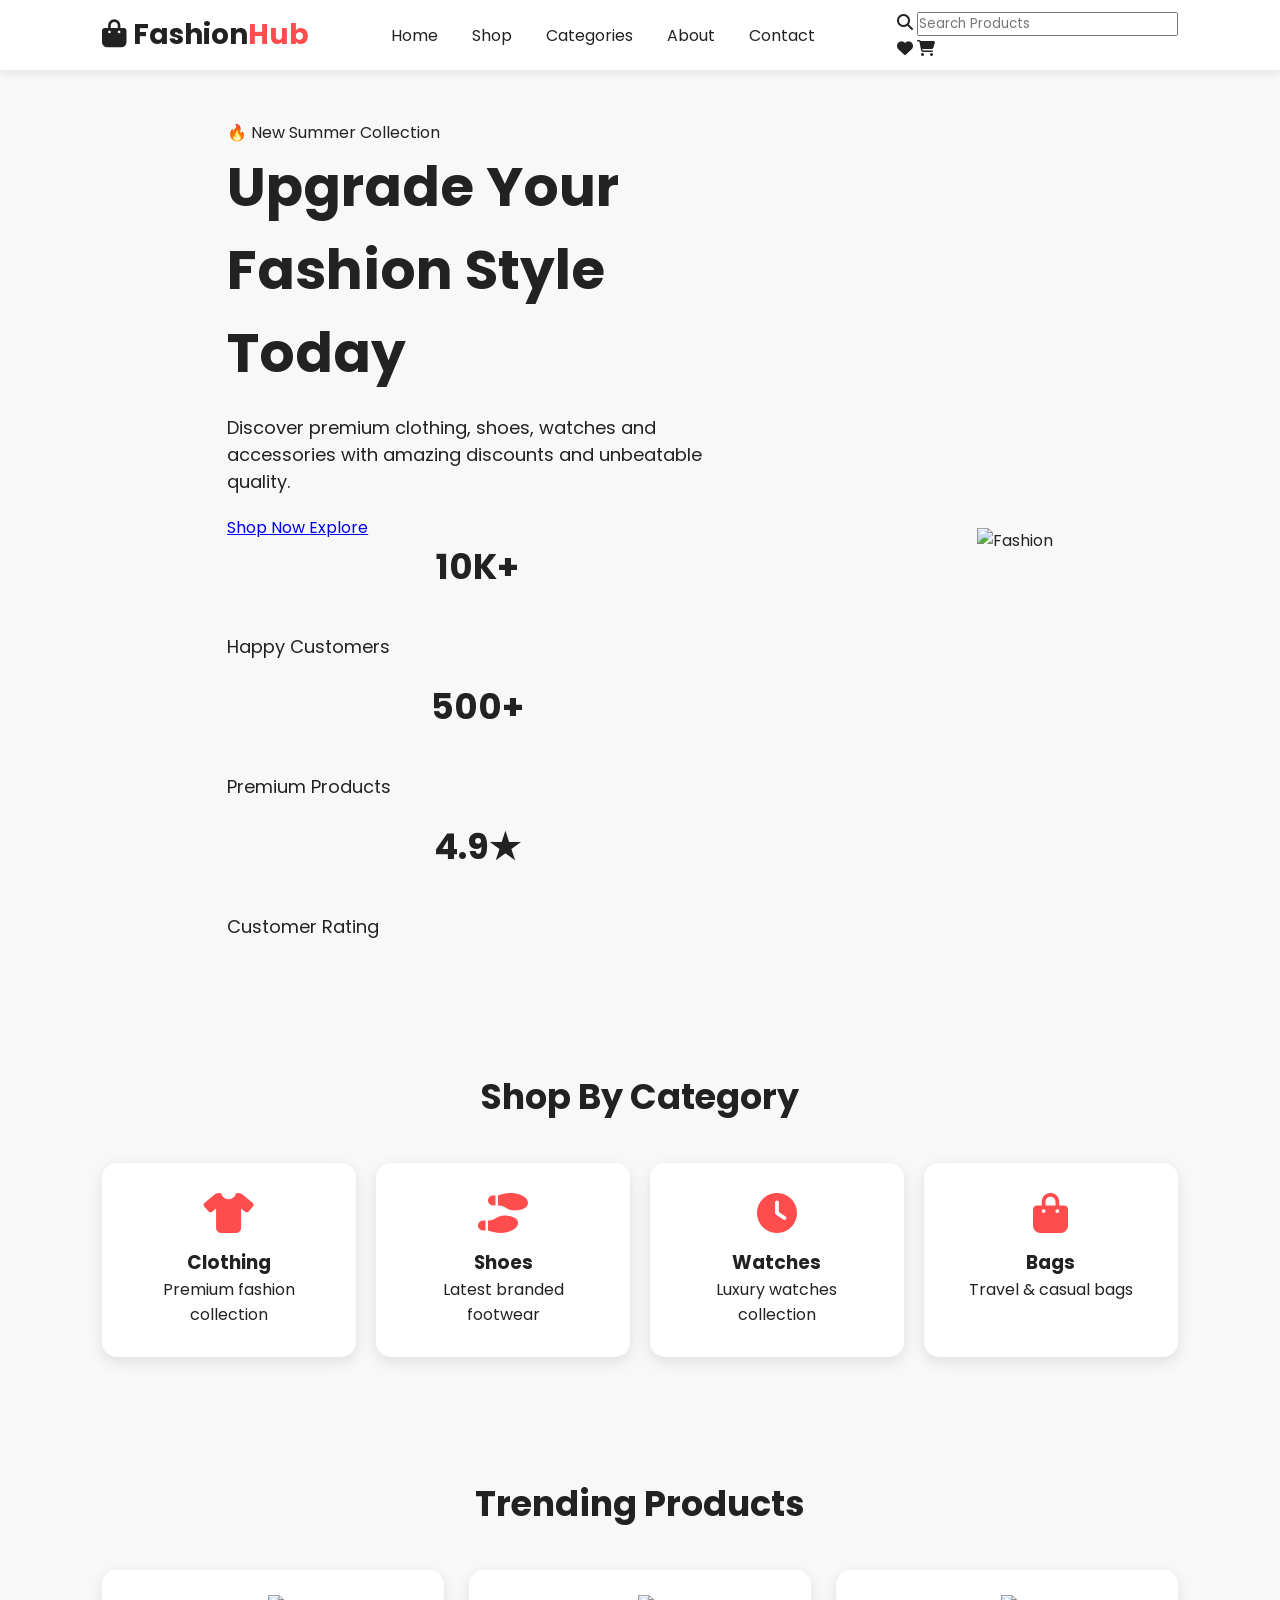
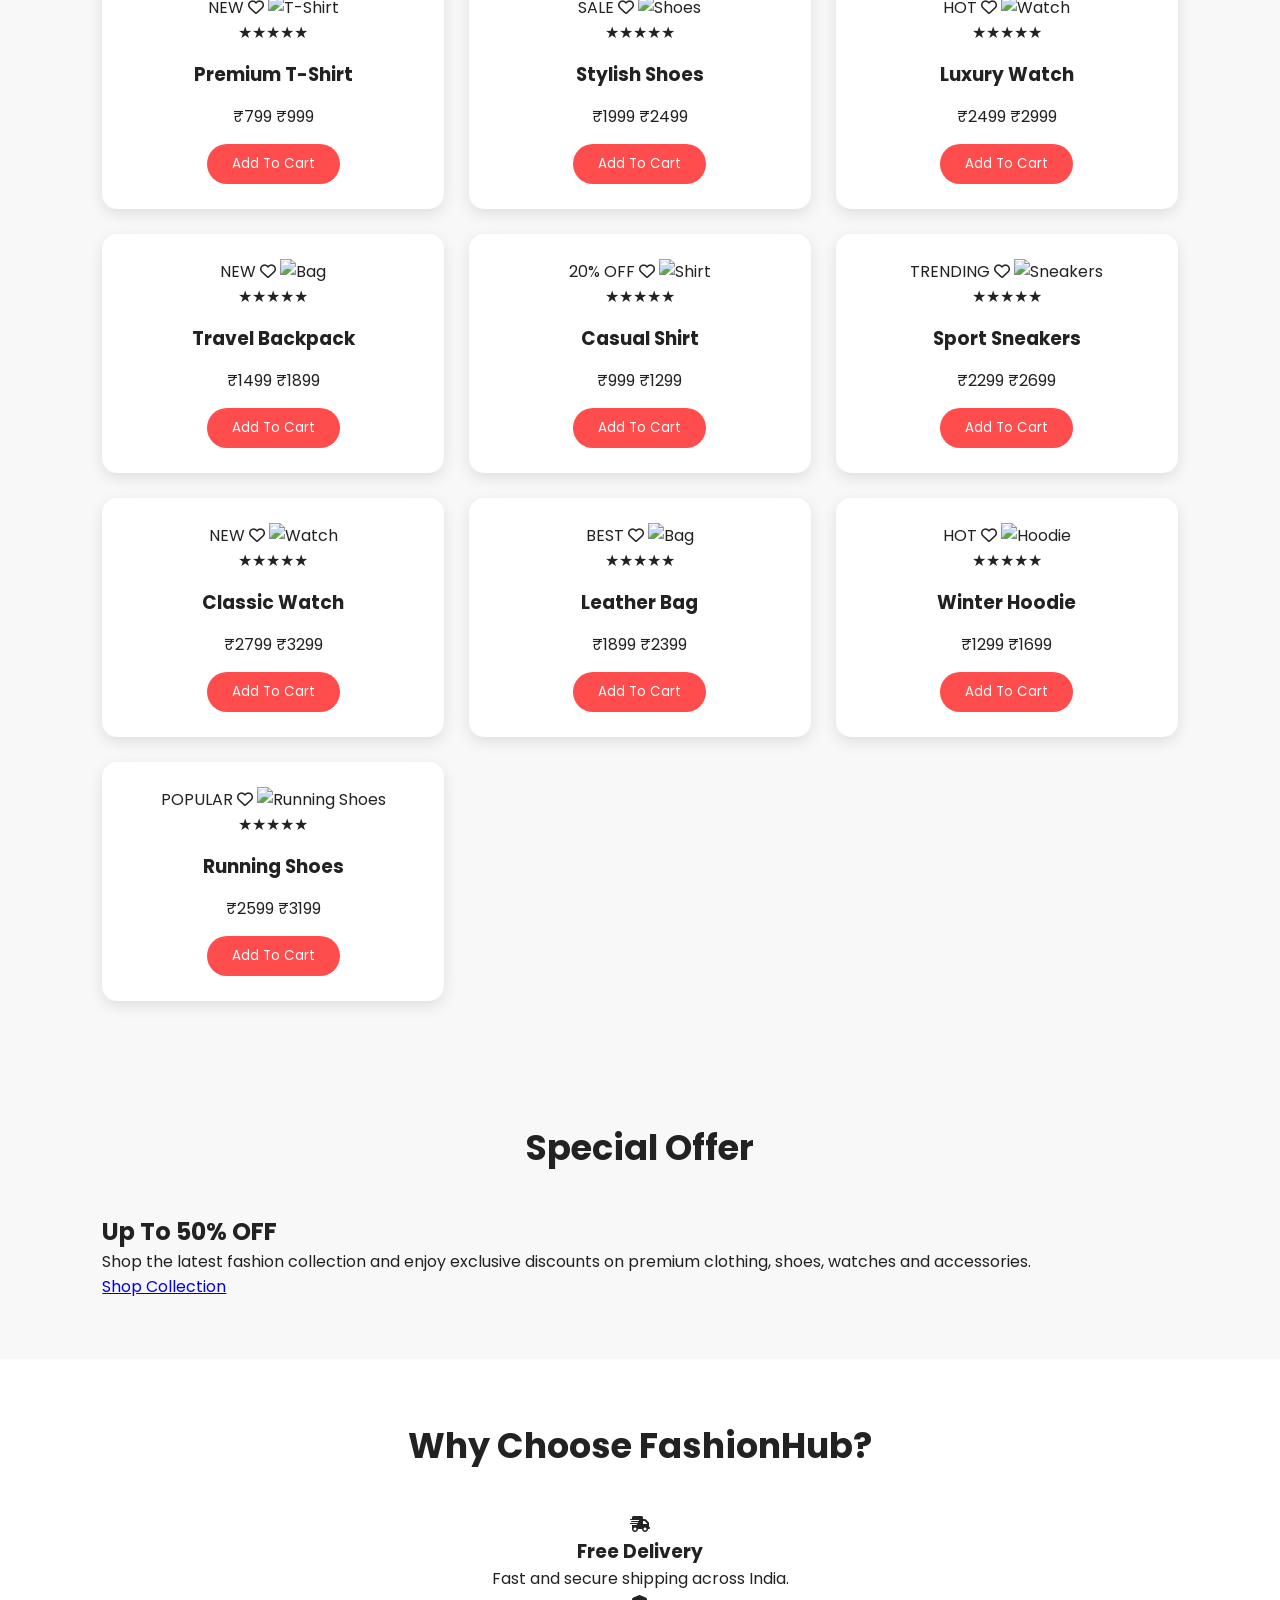
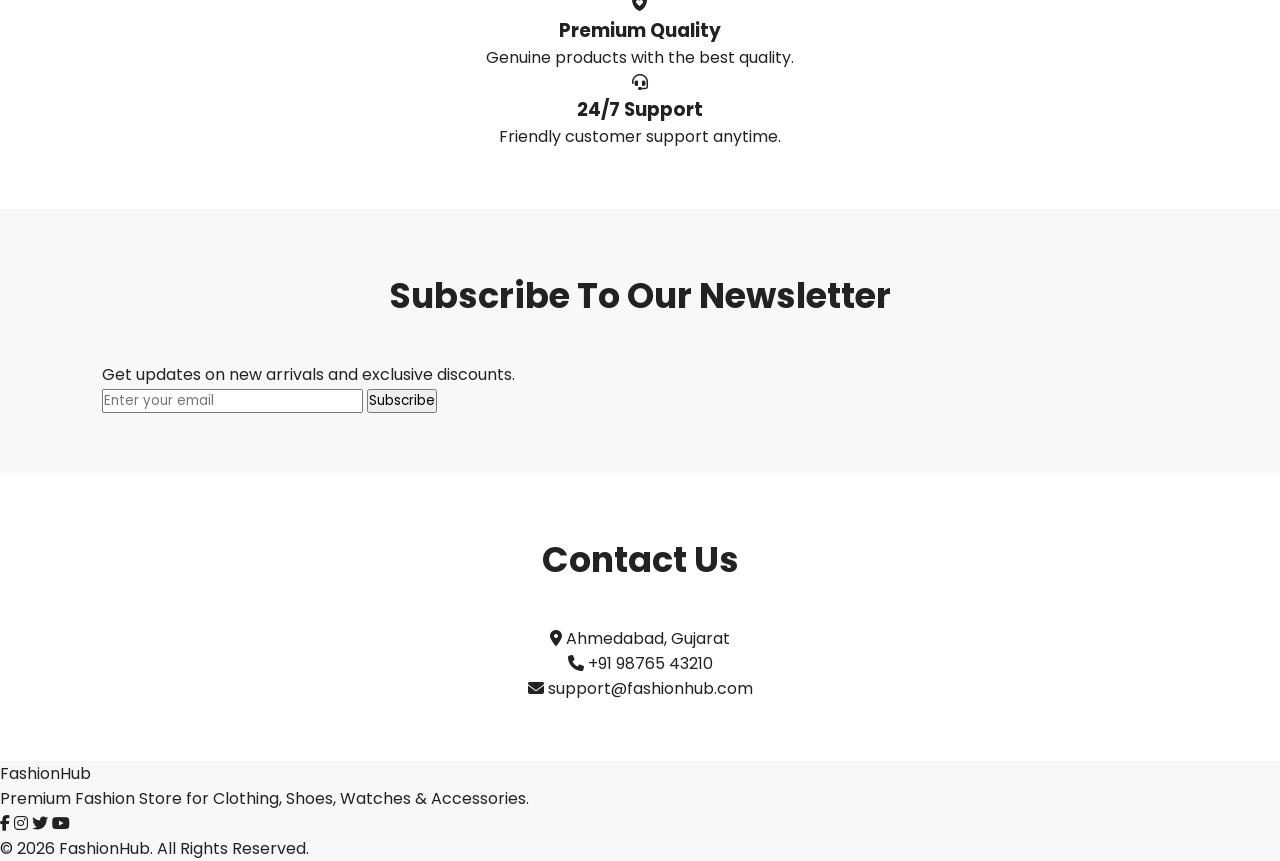
==== commit f6b130c2: "Update index.html" ====
--- a/index.html
+++ b/index.html
@@ -6,216 +6,660 @@
 
     <title>FashionHub | Premium Fashion Store</title>
 
+    <!-- Google Font -->
+    <link href="https://fonts.googleapis.com/css2?family=Poppins:wght@300;400;500;600;700;800&display=swap" rel="stylesheet">
+
+    <!-- Font Awesome -->
+    <link rel="stylesheet"
+    href="https://cdnjs.cloudflare.com/ajax/libs/font-awesome/6.5.2/css/all.min.css">
+
     <link rel="stylesheet" href="style.css">
-
-    <link rel="stylesheet" 
-    href="https://cdnjs.cloudflare.com/ajax/libs/font-awesome/6.5.1/css/all.min.css">
-
 </head>
 
 <body>
 
-<!-- HEADER -->
+<!-- ================= HEADER ================= -->
+
 <header>
+
     <div class="logo">
+        <i class="fa-solid fa-bag-shopping"></i>
         Fashion<span>Hub</span>
     </div>
 
     <nav id="navbar">
         <a href="#home">Home</a>
         <a href="#products">Shop</a>
-        <a href="#category">Category</a>
+        <a href="#category">Categories</a>
         <a href="#about">About</a>
         <a href="#contact">Contact</a>
     </nav>
 
-    <div class="icons">
+    <div class="header-icons">
+
+        <div class="search-box">
+            <i class="fa-solid fa-search"></i>
+            <input type="text" placeholder="Search Products">
+        </div>
+
+        <i class="fa-solid fa-heart"></i>
+
         <i class="fa-solid fa-cart-shopping" id="cart-icon"></i>
+
         <i class="fa-solid fa-bars" id="menu"></i>
-    </div>
+
+    </div>
+
 </header>
 
-
-<!-- HERO SECTION -->
+<!-- ================= HERO ================= -->
+
 <section class="hero" id="home">
 
-    <div class="hero-text">
-        <h1>Upgrade Your Style</h1>
+<div class="hero-text">
+
+<span class="tag">
+🔥 New Summer Collection
+</span>
+
+<h1>
+Upgrade Your
+<span>Fashion</span>
+Style Today
+</h1>
+
+<p>
+
+Discover premium clothing, shoes,
+watches and accessories with amazing
+discounts and unbeatable quality.
+
+</p>
+
+<div class="hero-buttons">
+
+<a href="#products" class="shop-btn">
+Shop Now
+</a>
+
+<a href="#category" class="explore-btn">
+Explore
+</a>
+
+</div>
+
+<div class="hero-info">
+
+<div>
+
+<h2>10K+</h2>
+<p>Happy Customers</p>
+
+</div>
+
+<div>
+
+<h2>500+</h2>
+<p>Premium Products</p>
+
+</div>
+
+<div>
+
+<h2>4.9★</h2>
+<p>Customer Rating</p>
+
+</div>
+
+</div>
+
+</div>
+
+<div class="hero-image">
+
+<img src="https://cdn-icons-png.flaticon.com/512/892/892458.png" alt="Fashion">
+
+</div>
+
+</section>
+
+<!-- ================= CATEGORY ================= -->
+
+<section id="category">
+
+<h2 class="section-title">
+
+Shop By Category
+
+</h2>
+
+<div class="category-box">
+
+<div class="category-card">
+
+<i class="fa-solid fa-shirt"></i>
+
+<h3>Clothing</h3>
+
+<p>Premium fashion collection</p>
+
+</div>
+
+<div class="category-card">
+
+<i class="fa-solid fa-shoe-prints"></i>
+
+<h3>Shoes</h3>
+
+<p>Latest branded footwear</p>
+
+</div>
+
+<div class="category-card">
+
+<i class="fa-solid fa-clock"></i>
+
+<h3>Watches</h3>
+
+<p>Luxury watches collection</p>
+
+</div>
+
+<div class="category-card">
+
+<i class="fa-solid fa-bag-shopping"></i>
+
+<h3>Bags</h3>
+
+<p>Travel & casual bags</p>
+
+</div>
+
+</div>
+
+</section>
+
+<!-- ================= PRODUCTS START ================= -->
+
+<section id="products">
+
+<h2 class="section-title">
+
+Trending Products
+
+</h2>
+
+<div class="product-container">
+    <!-- PRODUCT 1 -->
+<div class="product">
+
+    <span class="badge">NEW</span>
+
+    <i class="fa-regular fa-heart wishlist"></i>
+
+    <img src="https://cdn-icons-png.flaticon.com/512/892/892458.png" alt="T-Shirt">
+
+    <div class="stars">
+        ★★★★★
+    </div>
+
+    <h3>Premium T-Shirt</h3>
+
+    <p class="price">
+        ₹799
+        <span>₹999</span>
+    </p>
+
+    <button onclick="addCart('Premium T-Shirt',799)">
+        Add To Cart
+    </button>
+
+</div>
+
+<!-- PRODUCT 2 -->
+<div class="product">
+
+    <span class="badge sale">SALE</span>
+
+    <i class="fa-regular fa-heart wishlist"></i>
+
+    <img src="https://cdn-icons-png.flaticon.com/512/2589/2589903.png" alt="Shoes">
+
+    <div class="stars">
+        ★★★★★
+    </div>
+
+    <h3>Stylish Shoes</h3>
+
+    <p class="price">
+        ₹1999
+        <span>₹2499</span>
+    </p>
+
+    <button onclick="addCart('Stylish Shoes',1999)">
+        Add To Cart
+    </button>
+
+</div>
+
+<!-- PRODUCT 3 -->
+<div class="product">
+
+    <span class="badge">HOT</span>
+
+    <i class="fa-regular fa-heart wishlist"></i>
+
+    <img src="https://cdn-icons-png.flaticon.com/512/2972/2972185.png" alt="Watch">
+
+    <div class="stars">
+        ★★★★★
+    </div>
+
+    <h3>Luxury Watch</h3>
+
+    <p class="price">
+        ₹2499
+        <span>₹2999</span>
+    </p>
+
+    <button onclick="addCart('Luxury Watch',2499)">
+        Add To Cart
+    </button>
+
+</div>
+
+<!-- PRODUCT 4 -->
+<div class="product">
+
+    <span class="badge">NEW</span>
+
+    <i class="fa-regular fa-heart wishlist"></i>
+
+    <img src="https://cdn-icons-png.flaticon.com/512/3082/3082037.png" alt="Bag">
+
+    <div class="stars">
+        ★★★★★
+    </div>
+
+    <h3>Travel Backpack</h3>
+
+    <p class="price">
+        ₹1499
+        <span>₹1899</span>
+    </p>
+
+    <button onclick="addCart('Travel Backpack',1499)">
+        Add To Cart
+    </button>
+
+</div>
+
+<!-- PRODUCT 5 -->
+<div class="product">
+
+    <span class="badge sale">20% OFF</span>
+
+    <i class="fa-regular fa-heart wishlist"></i>
+
+    <img src="https://cdn-icons-png.flaticon.com/512/892/892458.png" alt="Shirt">
+
+    <div class="stars">
+        ★★★★★
+    </div>
+
+    <h3>Casual Shirt</h3>
+
+    <p class="price">
+        ₹999
+        <span>₹1299</span>
+    </p>
+
+    <button onclick="addCart('Casual Shirt',999)">
+        Add To Cart
+    </button>
+
+</div>
+
+<!-- PRODUCT 6 -->
+<div class="product">
+
+    <span class="badge">TRENDING</span>
+
+    <i class="fa-regular fa-heart wishlist"></i>
+
+    <img src="https://cdn-icons-png.flaticon.com/512/2589/2589903.png" alt="Sneakers">
+
+    <div class="stars">
+        ★★★★★
+    </div>
+
+    <h3>Sport Sneakers</h3>
+
+    <p class="price">
+        ₹2299
+        <span>₹2699</span>
+    </p>
+
+    <button onclick="addCart('Sport Sneakers',2299)">
+        Add To Cart
+    </button>
+
+</div>
+
+<!-- PRODUCT 7 -->
+<div class="product">
+
+    <span class="badge">NEW</span>
+
+    <i class="fa-regular fa-heart wishlist"></i>
+
+    <img src="https://cdn-icons-png.flaticon.com/512/2972/2972185.png" alt="Watch">
+
+    <div class="stars">
+        ★★★★★
+    </div>
+
+    <h3>Classic Watch</h3>
+
+    <p class="price">
+        ₹2799
+        <span>₹3299</span>
+    </p>
+
+    <button onclick="addCart('Classic Watch',2799)">
+        Add To Cart
+    </button>
+
+</div>
+
+<!-- PRODUCT 8 -->
+<div class="product">
+
+    <span class="badge sale">BEST</span>
+
+    <i class="fa-regular fa-heart wishlist"></i>
+
+    <img src="https://cdn-icons-png.flaticon.com/512/3082/3082037.png" alt="Bag">
+
+    <div class="stars">
+        ★★★★★
+    </div>
+
+    <h3>Leather Bag</h3>
+
+    <p class="price">
+        ₹1899
+        <span>₹2399</span>
+    </p>
+
+    <button onclick="addCart('Leather Bag',1899)">
+        Add To Cart
+    </button>
+
+</div>
+
+<!-- PRODUCT 9 -->
+<div class="product">
+
+    <span class="badge">HOT</span>
+
+    <i class="fa-regular fa-heart wishlist"></i>
+
+    <img src="https://cdn-icons-png.flaticon.com/512/892/892458.png" alt="Hoodie">
+
+    <div class="stars">
+        ★★★★★
+    </div>
+
+    <h3>Winter Hoodie</h3>
+
+    <p class="price">
+        ₹1299
+        <span>₹1699</span>
+    </p>
+
+    <button onclick="addCart('Winter Hoodie',1299)">
+        Add To Cart
+    </button>
+
+</div>
+
+<!-- PRODUCT 10 -->
+<div class="product">
+
+    <span class="badge sale">POPULAR</span>
+
+    <i class="fa-regular fa-heart wishlist"></i>
+
+    <img src="https://cdn-icons-png.flaticon.com/512/2589/2589903.png" alt="Running Shoes">
+
+    <div class="stars">
+        ★★★★★
+    </div>
+
+    <h3>Running Shoes</h3>
+
+    <p class="price">
+        ₹2599
+        <span>₹3199</span>
+    </p>
+
+    <button onclick="addCart('Running Shoes',2599)">
+        Add To Cart
+    </button>
+
+</div>
+</div>
+</section>
+
+<!-- ================= OFFER SECTION ================= -->
+
+<section class="offer">
+
+    <div class="offer-content">
+
+        <h2>Special Offer</h2>
+
+        <h1>Up To 50% OFF</h1>
+
         <p>
-            Discover premium fashion collections 
-            made for your everyday lifestyle.
+            Shop the latest fashion collection and enjoy exclusive discounts
+            on premium clothing, shoes, watches and accessories.
         </p>
 
+        <a href="#products" class="shop-btn">
+            Shop Collection
+        </a>
+
+    </div>
+
+</section>
+
+<!-- ================= ABOUT ================= -->
+
+<section id="about">
+
+    <h2 class="section-title">
+        Why Choose FashionHub?
+    </h2>
+
+    <div class="about-container">
+
+        <div class="about-box">
+
+            <i class="fa-solid fa-truck-fast"></i>
+
+            <h3>Free Delivery</h3>
+
+            <p>
+                Fast and secure shipping across India.
+            </p>
+
+        </div>
+
+        <div class="about-box">
+
+            <i class="fa-solid fa-shield-heart"></i>
+
+            <h3>Premium Quality</h3>
+
+            <p>
+                Genuine products with the best quality.
+            </p>
+
+        </div>
+
+        <div class="about-box">
+
+            <i class="fa-solid fa-headset"></i>
+
+            <h3>24/7 Support</h3>
+
+            <p>
+                Friendly customer support anytime.
+            </p>
+
+        </div>
+
+    </div>
+
+</section>
+
+<!-- ================= NEWSLETTER ================= -->
+
+<section class="newsletter">
+
+    <h2>
+        Subscribe To Our Newsletter
+    </h2>
+
+    <p>
+        Get updates on new arrivals and exclusive discounts.
+    </p>
+
+    <div class="newsletter-box">
+
+        <input
+        type="email"
+        placeholder="Enter your email">
+
         <button>
-            Shop Now
+            Subscribe
         </button>
-    </div>
-
-    <div class="hero-image">
-        <img src="https://cdn-icons-png.flaticon.com/512/892/892458.png">
+
     </div>
 
 </section>
 
-
-
-<!-- CATEGORY -->
-<section id="category">
-
-<h2>Shop By Category</h2>
-
-<div class="category-box">
-
-<div>
-<i class="fa-solid fa-shirt"></i>
-<h3>Clothing</h3>
-</div>
-
-<div>
-<i class="fa-solid fa-shoe-prints"></i>
-<h3>Shoes</h3>
-</div>
-
-<div>
-<i class="fa-solid fa-clock"></i>
-<h3>Watches</h3>
-</div>
-
-<div>
-<i class="fa-solid fa-bag-shopping"></i>
-<h3>Bags</h3>
-</div>
-
-</div>
+<!-- ================= CONTACT ================= -->
+
+<section id="contact">
+
+    <h2 class="section-title">
+        Contact Us
+    </h2>
+
+    <div class="contact-box">
+
+        <div>
+
+            <i class="fa-solid fa-location-dot"></i>
+
+            Ahmedabad, Gujarat
+
+        </div>
+
+        <div>
+
+            <i class="fa-solid fa-phone"></i>
+
+            +91 98765 43210
+
+        </div>
+
+        <div>
+
+            <i class="fa-solid fa-envelope"></i>
+
+            support@fashionhub.com
+
+        </div>
+
+    </div>
 
 </section>
 
-
-
-<!-- PRODUCTS -->
-
-<section id="products">
-
-<h2>Latest Products</h2>
-
-
-<div class="product-container">
-
-
-<div class="product">
-
-<img src="https://cdn-icons-png.flaticon.com/512/892/892458.png">
-
-<h3>Premium T-Shirt</h3>
-
-<p>₹799</p>
-
-<button onclick="addCart('Premium T-Shirt',799)">
-Add To Cart
-</button>
-
-</div>
-
-
-
-<div class="product">
-
-<img src="https://cdn-icons-png.flaticon.com/512/2589/2589903.png">
-
-<h3>Stylish Shoes</h3>
-
-<p>₹1999</p>
-
-<button onclick="addCart('Stylish Shoes',1999)">
-Add To Cart
-</button>
-
-</div>
-
-
-
-<div class="product">
-
-<img src="https://cdn-icons-png.flaticon.com/512/2972/2972185.png">
-
-<h3>Luxury Watch</h3>
-
-<p>₹2499</p>
-
-<button onclick="addCart('Luxury Watch',2499)">
-Add To Cart
-</button>
-
-</div>
-
-
-
-</div>
-
-</section>
-
-
-
-
-<!-- ABOUT -->
-
-<section id="about">
-
-<h2>About FashionHub</h2>
-
-<p>
-FashionHub provides modern fashion products 
-with premium quality and affordable prices.
-</p>
-
-</section>
-
-
-
-<!-- CONTACT -->
-
-<section id="contact">
-
-<h2>Contact Us</h2>
-
-<p>Email: support@fashionhub.com</p>
-<p>Phone: +91 98765 43210</p>
-
-</section>
-
-
-
-<!-- CART -->
+<!-- ================= FOOTER ================= -->
+
+<footer>
+
+    <div class="footer-logo">
+
+        Fashion<span>Hub</span>
+
+    </div>
+
+    <p>
+
+        Premium Fashion Store for Clothing,
+        Shoes, Watches & Accessories.
+
+    </p>
+
+    <div class="social-icons">
+
+        <i class="fab fa-facebook-f"></i>
+
+        <i class="fab fa-instagram"></i>
+
+        <i class="fab fa-twitter"></i>
+
+        <i class="fab fa-youtube"></i>
+
+    </div>
+
+    <p class="copyright">
+
+        © 2026 FashionHub.
+        All Rights Reserved.
+
+    </p>
+
+</footer>
+
+<!-- ================= CART ================= -->
 
 <div class="cart">
 
-<h2>Your Cart</h2>
-
-<div id="cart-items">
-
-</div>
-
-<h3>
-Total: ₹<span id="total">0</span>
-</h3>
-
-<button onclick="checkout()">
-Checkout
-</button>
-
-</div>
-
-
-
-<!-- SUCCESS POPUP -->
+    <h2>Your Cart</h2>
+
+    <div id="cart-items">
+
+    </div>
+
+    <h3>
+
+        Total : ₹<span id="total">0</span>
+
+    </h3>
+
+    <button onclick="checkout()">
+
+        Checkout
+
+    </button>
+
+</div>
+
+<!-- ================= POPUP ================= -->
 
 <div id="popup">
 
-Product Added Successfully!
-
-</div>
-
-
+    <i class="fa-solid fa-circle-check"></i>
+
+    Product Added Successfully!
+
+</div>
 
 <script src="script.js"></script>
 
--- a/style.css
+++ b/style.css
@@ -1,17 +1,8 @@
-/*=========================================
-   GOOGLE FONT
-=========================================*/
-@import url('https://fonts.googleapis.com/css2?family=Poppins:wght@300;400;500;600;700;800&display=swap');
-
-/*=========================================
-   RESET
-=========================================*/
-
 *{
     margin:0;
     padding:0;
     box-sizing:border-box;
-    font-family:'Poppins',sans-serif;
+    font-family: 'Poppins', sans-serif;
 }
 
 html{
@@ -19,971 +10,356 @@
 }
 
 body{
-    background:#0f0f0f;
-    color:#fff;
-    overflow-x:hidden;
-}
-
-img{
+    background:#f8f8f8;
+    color:#222;
+}
+
+
+/* HEADER */
+
+header{
     width:100%;
-    display:block;
-}
-
-a{
-    text-decoration:none;
-    color:inherit;
-}
-
-button{
-    cursor:pointer;
-    border:none;
-    outline:none;
-}
-
-/*=========================================
-   VARIABLES
-=========================================*/
-
-:root{
-
-    --primary:#ff6b00;
-    --secondary:#ff8c42;
-
-    --dark:#111111;
-    --dark2:#1c1c1c;
-
-    --white:#ffffff;
-    --gray:#cfcfcf;
-
-    --shadow:0 10px 30px rgba(0,0,0,.35);
-
-    --radius:16px;
-
-}
-
-/*=========================================
-   HEADER
-=========================================*/
-
-header{
-
-    position:fixed;
-    top:0;
-    left:0;
-
-    width:100%;
-
-    background:#111;
-
+    height:70px;
+    background:white;
     display:flex;
     align-items:center;
     justify-content:space-between;
-
-    padding:18px 8%;
-
-    z-index:999;
-
-    box-shadow:0 5px 20px rgba(0,0,0,.35);
-
-}
-
-.logo h2{
-
-    color:#fff;
-
-    font-size:32px;
-
+    padding:0 8%;
+    position:sticky;
+    top:0;
+    z-index:1000;
+    box-shadow:0 2px 10px rgba(0,0,0,0.1);
+}
+
+
+.logo{
+    font-size:28px;
     font-weight:700;
-
 }
 
 .logo span{
-
-    color:var(--primary);
-
-}
-
-/*=========================================
-   NAVBAR
-=========================================*/
-
-nav{
-
-    display:flex;
-
-}
-
-.nav-links{
-
-    display:flex;
-
-    gap:35px;
-
-    list-style:none;
-
-}
-
-.nav-links a{
-
-    color:#fff;
-
-    font-weight:500;
-
+    color:#ff4d4d;
+}
+
+
+nav a{
+    text-decoration:none;
+    color:#222;
+    margin:0 15px;
+    font-size:16px;
     transition:.3s;
-
-}
-
-.nav-links a:hover,
-.nav-links a.active{
-
-    color:var(--primary);
-
-}
-
-/*=========================================
-   SEARCH BAR
-=========================================*/
-
-.search-box{
-
-    display:flex;
-
-    align-items:center;
-
-    background:#222;
-
-    border-radius:50px;
-
-    overflow:hidden;
-
-    margin-right:15px;
-
-}
-
-.search-box input{
-
-    background:transparent;
-
-    border:none;
-
-    outline:none;
-
-    color:#fff;
-
-    padding:12px 15px;
-
-    width:180px;
-
-}
-
-.search-box i{
-
-    padding:12px 15px;
-
-    color:var(--primary);
-
-}
-
-/*=========================================
-   NAV ICONS
-=========================================*/
-
-.nav-icons{
-
-    display:flex;
-
-    align-items:center;
-
-    gap:15px;
-
-}
-
-.icon-btn{
-
-    width:45px;
-    height:45px;
-
-    border-radius:50%;
-
-    background:#222;
-
-    color:#fff;
-
-    transition:.3s;
-
-    position:relative;
-
-}
-
-.icon-btn:hover{
-
-    background:var(--primary);
-
-}
-
-#cart-count{
-
-    position:absolute;
-
-    top:-6px;
-    right:-6px;
-
-    width:20px;
-    height:20px;
-
-    background:red;
-
-    color:#fff;
-
-    border-radius:50%;
-
+}
+
+nav a:hover{
+    color:#ff4d4d;
+}
+
+
+.icons i{
+    font-size:22px;
+    margin-left:15px;
+    cursor:pointer;
+}
+
+#menu{
+    display:none;
+}
+
+
+
+/* HERO */
+
+.hero{
+    min-height:90vh;
     display:flex;
     align-items:center;
-    justify-content:center;
-
-    font-size:12px;
-
-}
-
-.menu-btn{
-
-    display:none;
-
-}
-
-/*=========================================
-   HERO SECTION
-=========================================*/
-
-.hero{
-
-    min-height:100vh;
-
+    justify-content:space-around;
+    padding:50px 8%;
+}
+
+
+.hero-text{
+    max-width:500px;
+}
+
+
+.hero-text h1{
+    font-size:55px;
+}
+
+
+.hero-text p{
+    font-size:18px;
+    margin:20px 0;
+}
+
+
+.hero-text button{
+    padding:12px 30px;
+    background:#ff4d4d;
+    color:white;
+    border:none;
+    border-radius:30px;
+    cursor:pointer;
+    font-size:16px;
+}
+
+
+.hero-image img{
+    width:350px;
+}
+
+
+
+/* COMMON SECTION */
+
+section{
+    padding:60px 8%;
+}
+
+
+section h2{
+    text-align:center;
+    font-size:35px;
+    margin-bottom:40px;
+}
+
+
+
+/* CATEGORY */
+
+.category-box{
     display:grid;
-
-    grid-template-columns:1fr 1fr;
-
-    align-items:center;
-
-    gap:70px;
-
-    padding:120px 8% 80px;
-
-}
-
-.hero-content span{
-
-    color:var(--primary);
-
-    font-weight:600;
-
-}
-
-.hero-content h1{
-
-    font-size:62px;
-
-    margin:20px 0;
-
-    line-height:1.15;
-
-}
-
-.hero-content p{
-
-    color:#ccc;
-
-    font-size:18px;
-
-    line-height:1.8;
-
-    margin-bottom:35px;
-
-}
-
-.hero-buttons{
-
-    display:flex;
-
+    grid-template-columns:repeat(4,1fr);
     gap:20px;
-
-}
-
-.btn{
-
-    background:var(--primary);
-
-    color:#fff;
-
-    padding:15px 35px;
-
-    border-radius:50px;
-
-    transition:.3s;
-
-    font-weight:600;
-
-}
-
-.btn:hover{
-
-    background:var(--secondary);
-
-    transform:translateY(-4px);
-
-}
-
-.btn-outline{
-
-    border:2px solid var(--primary);
-
-    color:#fff;
-
-    padding:15px 35px;
-
-    border-radius:50px;
-
-    transition:.3s;
-
-}
-
-.btn-outline:hover{
-
-    background:var(--primary);
-
-}
-
-/*=========================================
-   HERO STATS
-=========================================*/
-
-.hero-stats{
-
-    display:flex;
-
-    gap:40px;
-
-    margin-top:45px;
-
-}
-
-.hero-stats h2{
-
-    color:var(--primary);
-
-    font-size:34px;
-
-}
-
-.hero-stats p{
-
-    color:#ccc;
-
-    margin-top:8px;
-
-}
-
-/*=========================================
-   HERO IMAGE
-=========================================*/
-
-.hero-image img{
-
-    max-width:100%;
-
-    animation:float 4s ease-in-out infinite;
-
-}
-
-@keyframes float{
-
-    0%{
-        transform:translateY(0);
-    }
-
-    50%{
-        transform:translateY(-18px);
-    }
-
-    100%{
-        transform:translateY(0);
-    }
-
-    }
-/*=========================================
-   SECTION TITLE
-=========================================*/
-
-.section-title{
-    text-align:center;
-    margin-bottom:60px;
-}
-
-.section-title h2{
-    font-size:42px;
-    color:var(--primary);
-    margin-bottom:12px;
-}
-
-.section-title p{
-    color:#cfcfcf;
-    font-size:17px;
-}
-
-/*=========================================
-   PRODUCTS
-=========================================*/
-
-.products{
-    padding:100px 8%;
-    background:#111;
-}
+}
+
+
+.category-box div{
+    background:white;
+    padding:30px;
+    text-align:center;
+    border-radius:15px;
+    box-shadow:0 5px 15px rgba(0,0,0,.1);
+}
+
+
+.category-box i{
+    font-size:40px;
+    color:#ff4d4d;
+    margin-bottom:15px;
+}
+
+
+
+/* PRODUCTS */
+
 
 .product-container{
     display:grid;
-    grid-template-columns:repeat(auto-fit,minmax(280px,1fr));
-    gap:30px;
-}
-
-.product-card{
-    background:#1b1b1b;
-    border-radius:18px;
-    overflow:hidden;
-    position:relative;
-    transition:.35s;
-    box-shadow:var(--shadow);
-}
-
-.product-card:hover{
-    transform:translateY(-10px);
-}
-
-.product-card img{
+    grid-template-columns:repeat(3,1fr);
+    gap:25px;
+}
+
+
+.product{
+    background:white;
+    padding:25px;
+    text-align:center;
+    border-radius:15px;
+    box-shadow:0 5px 15px rgba(0,0,0,.1);
+}
+
+
+.product img{
+    width:180px;
+    height:180px;
+    object-fit:contain;
+}
+
+
+.product h3{
+    margin:15px 0;
+}
+
+
+.product button{
+    margin-top:15px;
+    padding:10px 25px;
+    border:none;
+    background:#ff4d4d;
+    color:white;
+    border-radius:20px;
+    cursor:pointer;
+}
+
+
+
+/* ABOUT CONTACT */
+
+
+#about,
+#contact{
+    background:white;
+    text-align:center;
+}
+
+
+
+/* CART */
+
+
+.cart{
+
+    position:fixed;
+    right:-400px;
+    top:0;
+    width:350px;
+    height:100%;
+    background:white;
+    padding:30px;
+    box-shadow:-5px 0 15px rgba(0,0,0,.2);
+    transition:.4s;
+    z-index:2000;
+
+}
+
+
+.cart.active{
+    right:0;
+}
+
+
+.cart h2{
+    text-align:center;
+}
+
+
+#cart-items div{
+
+    padding:15px;
+    border-bottom:1px solid #ddd;
+
+}
+
+
+.cart button{
+
     width:100%;
-    height:280px;
-    object-fit:cover;
-    transition:.5s;
-}
-
-.product-card:hover img{
-    transform:scale(1.08);
-}
-
-/* Sale Badge */
-
-.sale{
+    padding:12px;
+    background:#ff4d4d;
+    color:white;
+    border:none;
+    margin-top:20px;
+    cursor:pointer;
+
+}
+
+
+
+/* POPUP */
+
+#popup{
+
+    position:fixed;
+    bottom:30px;
+    left:50%;
+    transform:translateX(-50%);
+    background:#222;
+    color:white;
+    padding:15px 30px;
+    border-radius:30px;
+    display:none;
+
+}
+
+
+
+/* MOBILE RESPONSIVE */
+
+
+@media(max-width:768px){
+
+
+header{
+    padding:0 5%;
+}
+
+
+nav{
+
     position:absolute;
-    top:15px;
-    left:15px;
-    background:#ff2b2b;
-    color:#fff;
-    padding:6px 12px;
-    border-radius:20px;
-    font-size:13px;
-    font-weight:600;
-}
-
-/* Product Info */
-
-.product-info{
-    padding:22px;
-}
-
-.product-info h3{
-    font-size:24px;
-    margin-bottom:10px;
-}
-
-.rating{
-    color:#ffc107;
-    margin-bottom:10px;
-    font-size:18px;
-}
-
-.product-info h4{
-    color:var(--primary);
-    font-size:28px;
-    margin-bottom:20px;
-}
-
-/*=========================================
-   PRODUCT BUTTONS
-=========================================*/
-
-.product-buttons{
+    top:70px;
+    left:0;
+    width:100%;
+    background:white;
+    display:none;
+    flex-direction:column;
+    text-align:center;
+
+}
+
+
+nav.active{
     display:flex;
+}
+
+
+nav a{
+    padding:15px;
+}
+
+
+
+#menu{
+    display:inline-block;
+}
+
+
+
+.hero{
+
     flex-direction:column;
-    gap:12px;
-}
-
-.product-buttons button{
-    padding:14px;
-    border-radius:50px;
-    font-size:15px;
-    font-weight:600;
-    transition:.3s;
-}
-
-.wishlist{
-    background:#222;
-    color:#fff;
-}
-
-.wishlist:hover{
-    background:#ff4d6d;
-}
+    text-align:center;
+
+}
+
+
+.hero-text h1{
+
+    font-size:38px;
+
+}
+
+
+.hero-image img{
+
+    width:250px;
+
+}
+
+
+
+.category-box{
+
+    grid-template-columns:repeat(2,1fr);
+
+}
+
+
+
+.product-container{
+
+    grid-template-columns:1fr;
+
+}
+
 
 .cart{
-    background:var(--primary);
-    color:#fff;
-}
-
-.cart:hover{
-    background:var(--secondary);
-}
-
-.buy{
-    background:#fff;
-    color:#111;
-}
-
-.buy:hover{
-    background:#ddd;
-}
-
-/*=========================================
-   CATEGORIES
-=========================================*/
-
-.categories{
-    padding:100px 8%;
-    background:#0f0f0f;
-}
-
-.category-container{
-    display:grid;
-    grid-template-columns:repeat(auto-fit,minmax(250px,1fr));
-    gap:30px;
-}
-
-.category-card{
-    position:relative;
-    border-radius:18px;
-    overflow:hidden;
-    cursor:pointer;
-}
-
-.category-card img{
+
     width:100%;
-    height:320px;
-    object-fit:cover;
-    transition:.5s;
-}
-
-.category-card:hover img{
-    transform:scale(1.1);
-}
-
-.category-card::before{
-    content:"";
-    position:absolute;
-    inset:0;
-    background:rgba(0,0,0,.45);
-}
-
-.category-card h3{
-    position:absolute;
-    bottom:25px;
-    left:25px;
-    color:#fff;
-    font-size:28px;
-    font-weight:700;
-    z-index:2;
-    
-}/*=========================================
-    ABOUT SECTION
-=========================================*/
-
-.about{
-    padding:100px 8%;
-    display:grid;
-    grid-template-columns:repeat(auto-fit,minmax(350px,1fr));
-    gap:60px;
-    align-items:center;
-    background:#111;
-}
-
-.about-image img{
-    width:100%;
-    border-radius:20px;
-    box-shadow:var(--shadow);
-}
-
-.about-content h2{
-    font-size:42px;
-    color:var(--primary);
-    margin-bottom:20px;
-}
-
-.about-content p{
-    color:#ccc;
-    line-height:1.8;
-    margin-bottom:20px;
-}
-
-.about-content ul{
-    list-style:none;
-    margin-bottom:30px;
-}
-
-.about-content ul li{
-    margin:12px 0;
-    color:#fff;
-}
-
-/*=========================================
-    CONTACT
-=========================================*/
-
-.contact{
-    padding:100px 8%;
-    background:#0f0f0f;
-}
-
-.contact-form{
-    max-width:700px;
-    margin:auto;
-}
-
-.contact-form input,
-.contact-form textarea{
-    width:100%;
-    padding:16px;
-    margin-bottom:20px;
-    border:none;
-    outline:none;
-    border-radius:10px;
-    background:#222;
-    color:#fff;
-    font-size:16px;
-}
-
-.contact-form button{
-    width:100%;
-    padding:16px;
-    background:var(--primary);
-    color:#fff;
-    border:none;
-    border-radius:10px;
-    font-size:18px;
-    font-weight:600;
-    transition:.3s;
-}
-
-.contact-form button:hover{
-    background:var(--secondary);
-}
-
-/*=========================================
-    CART SIDEBAR
-=========================================*/
-
-.cart-sidebar{
-    position:fixed;
-    top:0;
-    right:-420px;
-    width:400px;
-    height:100%;
-    background:#1b1b1b;
-    transition:.4s;
-    z-index:1000;
-    box-shadow:-5px 0 20px rgba(0,0,0,.4);
-    display:flex;
-    flex-direction:column;
-}
-
-.cart-sidebar.active{
-    right:0;
-}
-
-.cart-header{
-    display:flex;
-    justify-content:space-between;
-    align-items:center;
-    padding:20px;
-    background:#222;
-}
-
-.cart-header h2{
-    color:#fff;
-}
-
-.cart-header button{
-    background:none;
-    color:#fff;
-    font-size:24px;
-}
-
-.cart-items{
-    flex:1;
-    overflow-y:auto;
-    padding:20px;
-}
-
-.cart-footer{
-    padding:20px;
-    border-top:1px solid #333;
-}
-
-.checkout-btn{
-    width:100%;
-    padding:15px;
-    background:var(--primary);
-    color:#fff;
-    border:none;
-    border-radius:8px;
-    font-size:18px;
-}
-
-.checkout-btn:hover{
-    background:var(--secondary);
-}
-
-/*=========================================
-    SUCCESS POPUP
-=========================================*/
-
-#popup{
-    position:fixed;
-    top:30px;
-    right:30px;
-    background:#1db954;
-    color:#fff;
-    padding:15px 25px;
-    border-radius:10px;
-    display:flex;
-    align-items:center;
-    gap:10px;
-    opacity:0;
-    visibility:hidden;
-    transition:.3s;
-    z-index:2000;
-}
-
-#popup.show{
-    opacity:1;
-    visibility:visible;
-}
-
-#popup i{
-    font-size:24px;
-}
-
-/*=========================================
-    FOOTER
-=========================================*/
-
-footer{
-    background:#111;
-    padding:70px 8% 20px;
-}
-
-.footer-container{
-    display:grid;
-    grid-template-columns:repeat(auto-fit,minmax(250px,1fr));
-    gap:40px;
-}
-
-.footer-box h2,
-.footer-box h3{
-    color:var(--primary);
-    margin-bottom:20px;
-}
-
-.footer-box p,
-.footer-box a{
-    color:#ccc;
-    display:block;
-    margin-bottom:10px;
-    transition:.3s;
-}
-
-.footer-box a:hover{
-    color:var(--primary);
-}
-
-.copyright{
-    text-align:center;
-    margin-top:40px;
-    padding-top:20px;
-    border-top:1px solid #333;
-    color:#999;
-}
-
-/*=========================================
-    MOBILE RESPONSIVE
-=========================================*/
-
-@media(max-width:992px){
-
-    .hero{
-        grid-template-columns:1fr;
-        text-align:center;
-    }
-
-    .hero-buttons,
-    .hero-stats{
-        justify-content:center;
-        flex-wrap:wrap;
-    }
-
-    .about{
-        grid-template-columns:1fr;
-    }
-
-    .search-box{
-        display:none;
-    }
-
-    .nav-links{
-        position:fixed;
-        top:80px;
-        left:-100%;
-        width:100%;
-        background:#111;
-        flex-direction:column;
-        text-align:center;
-        padding:30px 0;
-        transition:.3s;
-    }
-
-    .nav-links.active{
-        left:0;
-    }
-
-    .menu-btn{
-        display:block;
-    }
-
-    .cart-sidebar{
-        width:100%;
-    }
-
-}
-
-@media(max-width:576px){
-
-    .hero h1{
-        font-size:38px;
-    }
-
-    .section-title h2{
-        font-size:32px;
-    }
-
-    .product-card img{
-        height:220px;
-    }
-
-    .category-card img{
-        height:220px;
-    }
-
-    .hero-stats{
-        flex-direction:column;
-        gap:20px;
-    }
-
-    }
-.checkout-modal{
-    position:fixed;
-    inset:0;
-    background:rgba(0,0,0,.7);
-    display:none;
-    justify-content:center;
-    align-items:center;
-    z-index:3000;
-}
-
-.checkout-modal.active{
-    display:flex;
-}
-
-.checkout-box{
-    background:#1b1b1b;
-    padding:30px;
-    width:90%;
-    max-width:420px;
-    border-radius:15px;
-}
-
-.checkout-box h2{
-    text-align:center;
-    margin-bottom:20px;
-    color:#ff6b00;
-}
-
-.checkout-box input,
-.checkout-box select{
-    width:100%;
-    padding:14px;
-    margin-bottom:15px;
-    border:none;
-    border-radius:8px;
-    background:#2b2b2b;
-    color:#fff;
-}
-
-.checkout-box button{
-    width:100%;
-    padding:14px;
-    margin-top:10px;
-    border:none;
-    border-radius:8px;
-    cursor:pointer;
-}
-
-#placeOrder{
-    background:#ff6b00;
-    color:#fff;
-}
-
-#cancelCheckout{
-    background:#444;
-    color:#fff;
-}
-
-#orderPopup{
-    position:fixed;
-    top:50%;
-    left:50%;
-    transform:translate(-50%,-50%) scale(0);
-    background:#fff;
-    color:#111;
-    width:90%;
-    max-width:420px;
-    padding:30px;
-    text-align:center;
-    border-radius:15px;
-    transition:.4s;
-    z-index:4000;
-}
-
-#orderPopup.show{
-    transform:translate(-50%,-50%) scale(1);
-}
-
-#orderPopup i{
-    font-size:60px;
-    color:#28a745;
-    margin-bottom:15px;
-}
-
-#continueShopping{
-    margin-top:20px;
-    padding:12px 30px;
-    background:#ff6b00;
-    color:#fff;
-    border:none;
-    border-radius:8px;
-}
+
+}
+
+
+}
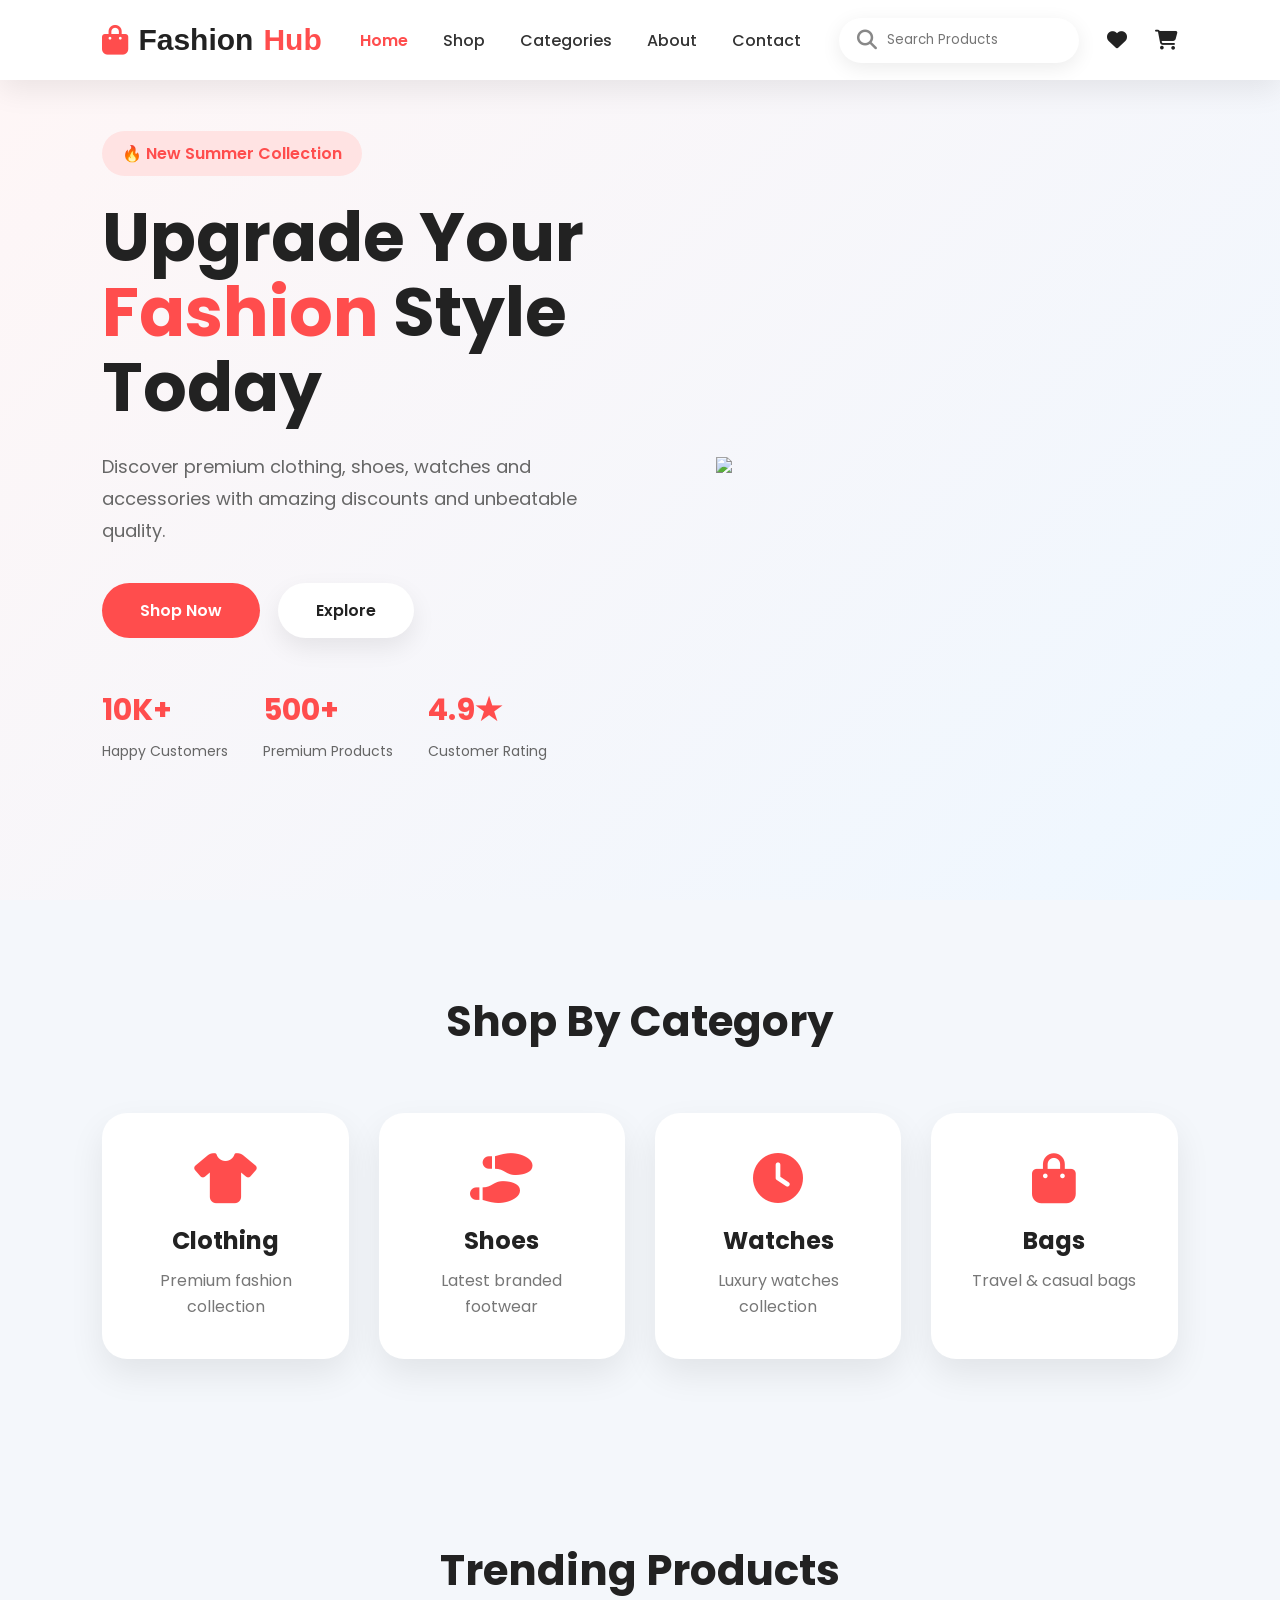
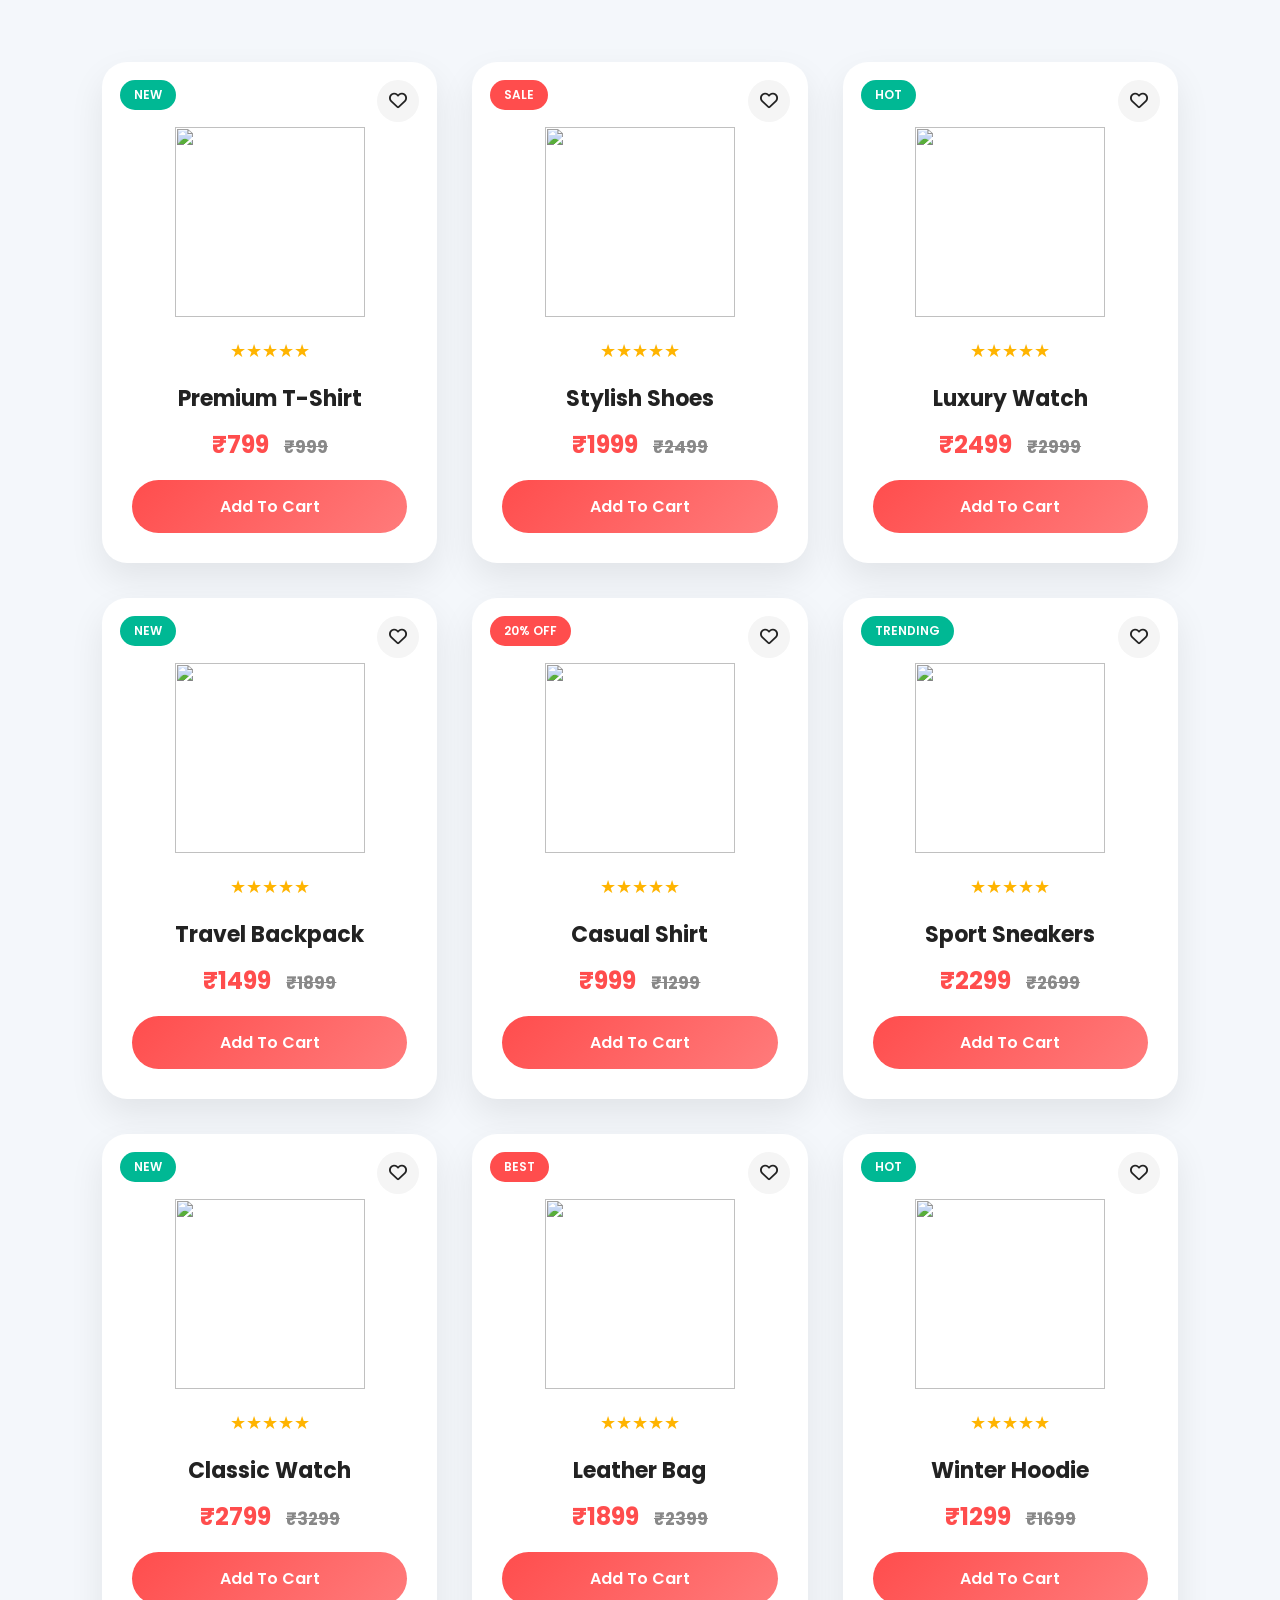
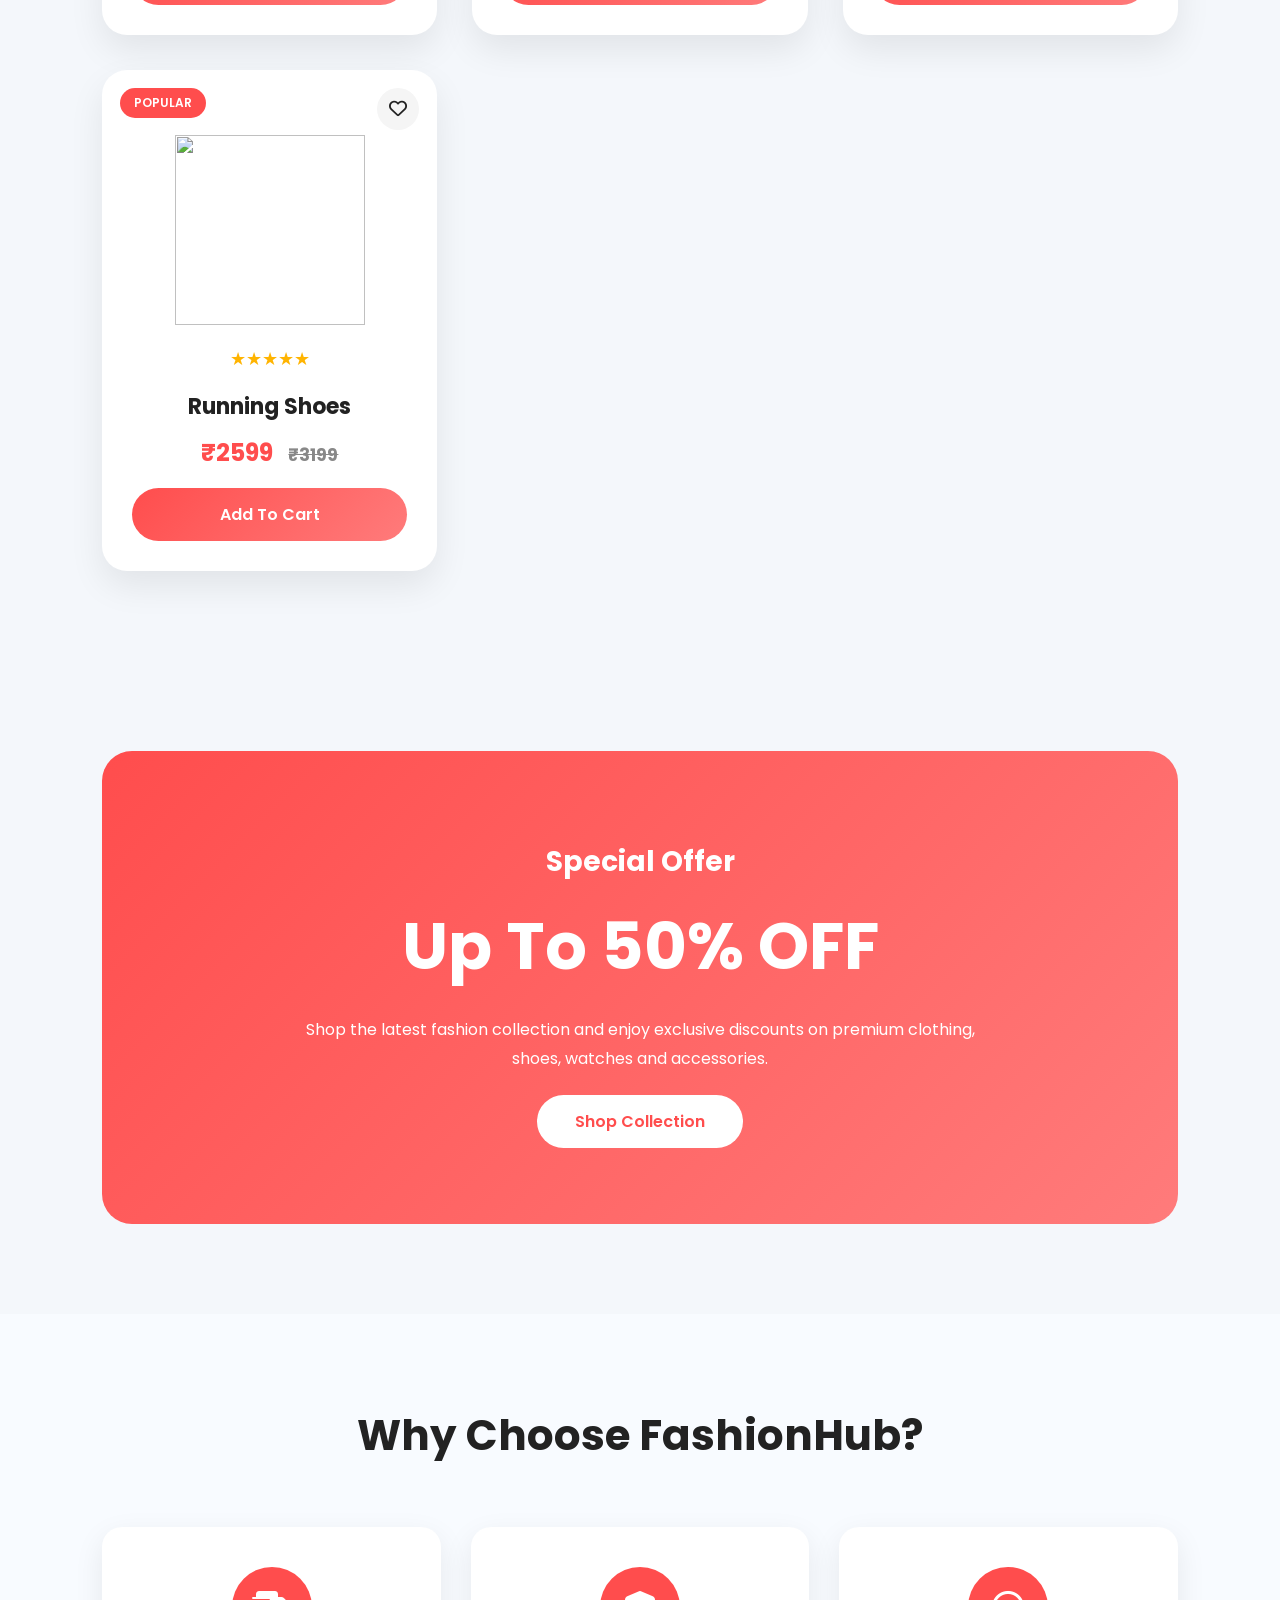
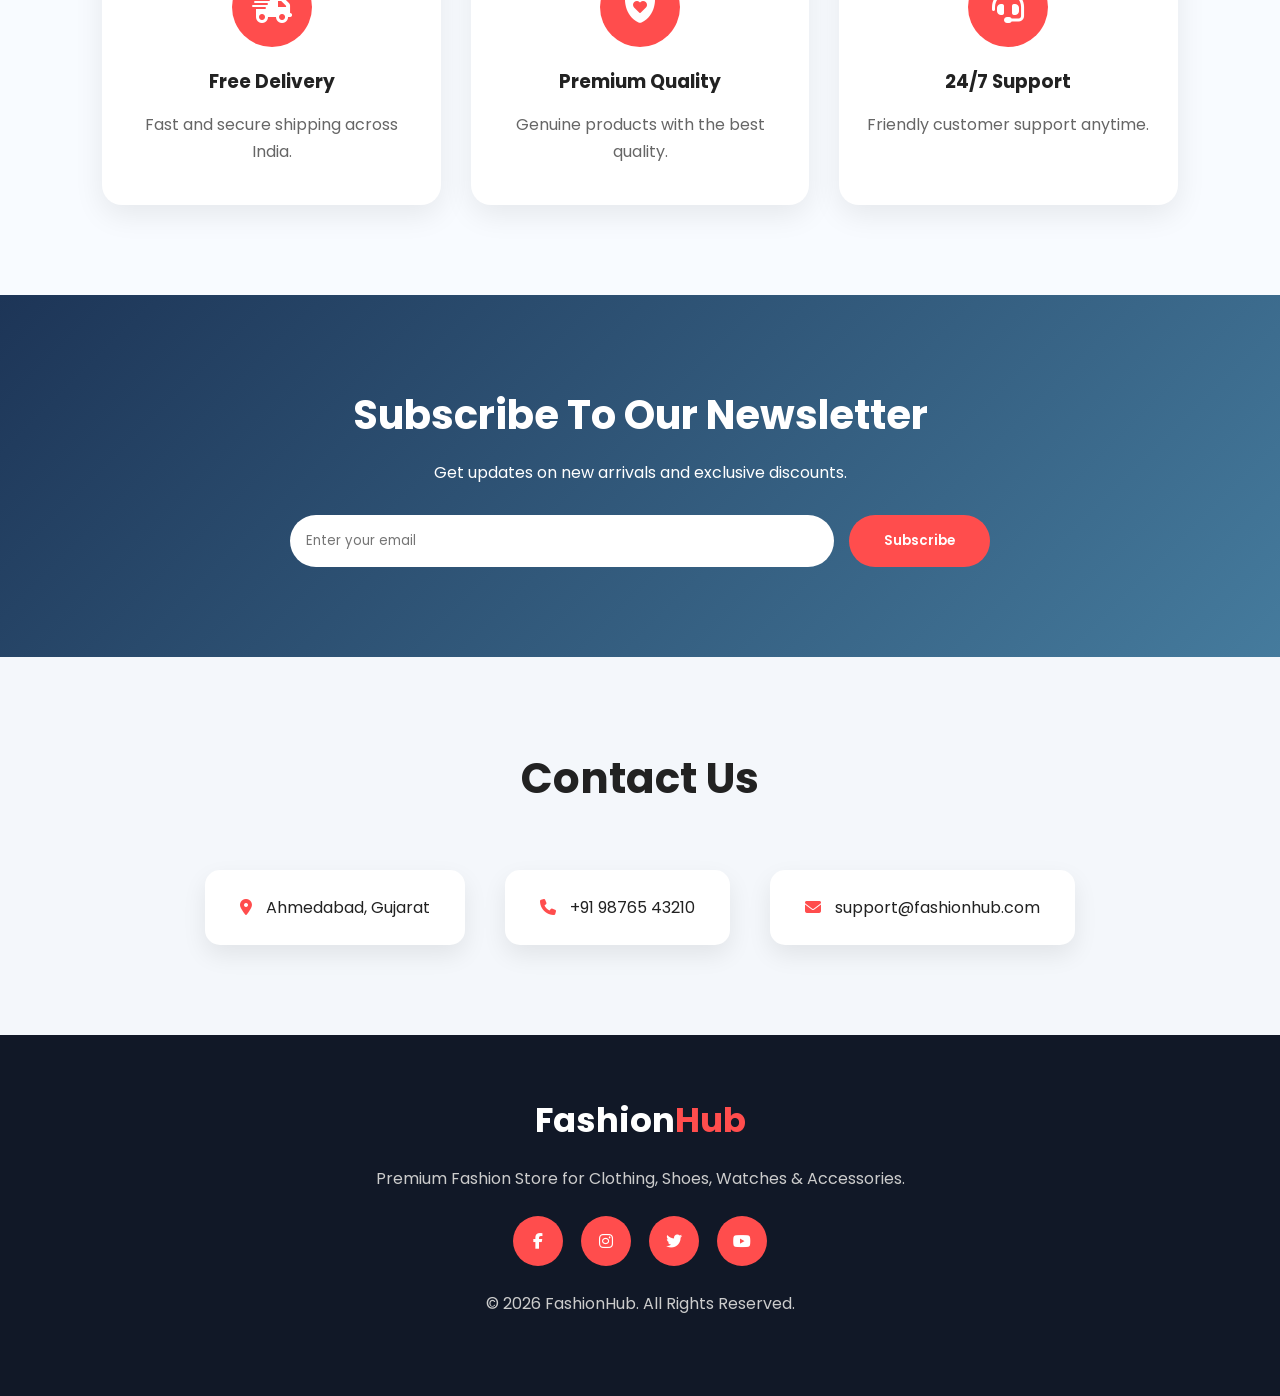
==== commit ccb788d0: "Update index.html" ====
--- a/index.html
+++ b/index.html
@@ -117,7 +117,7 @@
 
 <div class="hero-image">
 
-<img src="https://cdn-icons-png.flaticon.com/512/892/892458.png" alt="Fashion">
+<img src="https://www.pngwing.com/en/search?q=t-shirt+png">
 
 </div>
 
@@ -197,7 +197,7 @@
 
     <i class="fa-regular fa-heart wishlist"></i>
 
-    <img src="https://cdn-icons-png.flaticon.com/512/892/892458.png" alt="T-Shirt">
+    <img src="https://www.pngwing.com/en/search?q=shirt+png">
 
     <div class="stars">
         ★★★★★
@@ -223,7 +223,7 @@
 
     <i class="fa-regular fa-heart wishlist"></i>
 
-    <img src="https://cdn-icons-png.flaticon.com/512/2589/2589903.png" alt="Shoes">
+    <img src="https://www.pngwing.com/en/search?q=running+shoes+png">
 
     <div class="stars">
         ★★★★★
@@ -249,7 +249,7 @@
 
     <i class="fa-regular fa-heart wishlist"></i>
 
-    <img src="https://cdn-icons-png.flaticon.com/512/2972/2972185.png" alt="Watch">
+    <img src="https://www.pngwing.com/en/search?q=luxury+watch+png">
 
     <div class="stars">
         ★★★★★
@@ -275,7 +275,7 @@
 
     <i class="fa-regular fa-heart wishlist"></i>
 
-    <img src="https://cdn-icons-png.flaticon.com/512/3082/3082037.png" alt="Bag">
+    <img src="https://www.pngwing.com/en/search?q=backpack+png">
 
     <div class="stars">
         ★★★★★
@@ -301,7 +301,7 @@
 
     <i class="fa-regular fa-heart wishlist"></i>
 
-    <img src="https://cdn-icons-png.flaticon.com/512/892/892458.png" alt="Shirt">
+    <img src="https://www.pngwing.com/en/search?q=shirt+png">
 
     <div class="stars">
         ★★★★★
@@ -327,7 +327,7 @@
 
     <i class="fa-regular fa-heart wishlist"></i>
 
-    <img src="https://cdn-icons-png.flaticon.com/512/2589/2589903.png" alt="Sneakers">
+    <img src="https://www.pngwing.com/en/search?q=sneakers+png">
 
     <div class="stars">
         ★★★★★
@@ -353,7 +353,7 @@
 
     <i class="fa-regular fa-heart wishlist"></i>
 
-    <img src="https://cdn-icons-png.flaticon.com/512/2972/2972185.png" alt="Watch">
+    <img src="https://www.pngwing.com/en/search?q=wrist+watch+png">
 
     <div class="stars">
         ★★★★★
@@ -379,7 +379,7 @@
 
     <i class="fa-regular fa-heart wishlist"></i>
 
-    <img src="https://cdn-icons-png.flaticon.com/512/3082/3082037.png" alt="Bag">
+    <img src="https://www.pngwing.com/en/search?q=leather+bag+png">
 
     <div class="stars">
         ★★★★★
@@ -405,7 +405,7 @@
 
     <i class="fa-regular fa-heart wishlist"></i>
 
-    <img src="https://cdn-icons-png.flaticon.com/512/892/892458.png" alt="Hoodie">
+    <img src="https://www.pngwing.com/en/search?q=hoodie+png">
 
     <div class="stars">
         ★★★★★
@@ -431,7 +431,7 @@
 
     <i class="fa-regular fa-heart wishlist"></i>
 
-    <img src="https://cdn-icons-png.flaticon.com/512/2589/2589903.png" alt="Running Shoes">
+    <img src="https://www.pngwing.com/en/search?q=running+shoes+png">
 
     <div class="stars">
         ★★★★★
--- a/style.css
+++ b/style.css
@@ -1,8 +1,18 @@
+/* ===========================
+   GOOGLE FONT
+=========================== */
+
+@import url('https://fonts.googleapis.com/css2?family=Poppins:wght@300;400;500;600;700;800&display=swap');
+
+/* ===========================
+   RESET
+=========================== */
+
 *{
     margin:0;
     padding:0;
     box-sizing:border-box;
-    font-family: 'Poppins', sans-serif;
+    font-family:'Poppins',sans-serif;
 }
 
 html{
@@ -10,356 +20,934 @@
 }
 
 body{
-    background:#f8f8f8;
+
+    background:#f4f7fb;
     color:#222;
-}
-
-
-/* HEADER */
+    overflow-x:hidden;
+
+}
+
+a{
+    text-decoration:none;
+}
+
+img{
+    max-width:100%;
+    display:block;
+}
+
+section{
+
+    padding:90px 8%;
+
+}
+
+.section-title{
+
+    text-align:center;
+    font-size:42px;
+    font-weight:700;
+    margin-bottom:60px;
+    color:#222;
+
+}
+
+/* ===========================
+   HEADER
+=========================== */
 
 header{
+
+    position:fixed;
+    top:0;
+    left:0;
     width:100%;
-    height:70px;
-    background:white;
-    display:flex;
+    height:80px;
+
+    display:flex;
+    justify-content:space-between;
     align-items:center;
-    justify-content:space-between;
+
     padding:0 8%;
-    position:sticky;
-    top:0;
+
+    background:rgba(255,255,255,.95);
+
+    backdrop-filter:blur(12px);
+
+    box-shadow:0 10px 30px rgba(0,0,0,.08);
+
     z-index:1000;
-    box-shadow:0 2px 10px rgba(0,0,0,0.1);
-}
-
+
+}
 
 .logo{
-    font-size:28px;
-    font-weight:700;
+
+    font-size:30px;
+    font-weight:800;
+    display:flex;
+    align-items:center;
+    gap:10px;
+
+}
+
+.logo i{
+
+    color:#ff4d4d;
+
 }
 
 .logo span{
-    color:#ff4d4d;
-}
-
+
+    color:#ff4d4d;
+
+}
+
+nav{
+
+    display:flex;
+    gap:35px;
+
+}
 
 nav a{
-    text-decoration:none;
+
+    color:#333;
+    font-weight:500;
+    transition:.35s;
+
+}
+
+nav a:hover{
+
+    color:#ff4d4d;
+
+}
+
+.header-icons{
+
+    display:flex;
+    align-items:center;
+    gap:28px;
+
+}
+
+.header-icons i{
+
+    font-size:20px;
+    cursor:pointer;
+    transition:.3s;
+
+}
+
+.header-icons i:hover{
+
+    color:#ff4d4d;
+    transform:translateY(-3px);
+
+}
+
+.search-box{
+
+    width:240px;
+    height:45px;
+
+    background:#fff;
+
+    border-radius:50px;
+
+    display:flex;
+    align-items:center;
+
+    padding:0 18px;
+
+    box-shadow:0 5px 20px rgba(0,0,0,.08);
+
+}
+
+.search-box i{
+
+    color:#888;
+    margin-right:10px;
+
+}
+
+.search-box input{
+
+    width:100%;
+
+    border:none;
+
+    outline:none;
+
+    background:transparent;
+
+}
+
+#menu{
+
+    display:none;
+
+}
+
+/* ===========================
+   HERO
+=========================== */
+
+.hero{
+
+    min-height:100vh;
+
+    display:grid;
+
+    grid-template-columns:repeat(2,1fr);
+
+    align-items:center;
+
+    gap:70px;
+
+    padding-top:120px;
+
+    background:
+
+    linear-gradient(135deg,#fff6f6,#eef7ff);
+
+}
+
+.tag{
+
+    display:inline-block;
+
+    background:#ffe3e3;
+
+    color:#ff4d4d;
+
+    padding:10px 20px;
+
+    border-radius:50px;
+
+    font-weight:600;
+
+    margin-bottom:25px;
+
+}
+
+.hero-text h1{
+
+    font-size:68px;
+
+    line-height:1.1;
+
+    margin-bottom:25px;
+
+}
+
+.hero-text h1 span{
+
+    color:#ff4d4d;
+
+}
+
+.hero-text p{
+
+    color:#666;
+
+    font-size:18px;
+
+    line-height:1.8;
+
+    margin-bottom:35px;
+
+}
+
+.hero-buttons{
+
+    display:flex;
+
+    gap:18px;
+
+    margin-bottom:50px;
+
+}
+
+.shop-btn{
+
+    background:#ff4d4d;
+
+    color:#fff;
+
+    padding:15px 38px;
+
+    border-radius:50px;
+
+    font-weight:600;
+
+    transition:.35s;
+
+}
+
+.shop-btn:hover{
+
+    transform:translateY(-5px);
+
+    box-shadow:0 20px 35px rgba(255,77,77,.35);
+
+}
+
+.explore-btn{
+
+    background:#fff;
+
     color:#222;
-    margin:0 15px;
-    font-size:16px;
-    transition:.3s;
-}
-
-nav a:hover{
-    color:#ff4d4d;
-}
-
-
-.icons i{
-    font-size:22px;
-    margin-left:15px;
-    cursor:pointer;
-}
-
-#menu{
-    display:none;
-}
-
-
-
-/* HERO */
-
-.hero{
-    min-height:90vh;
-    display:flex;
-    align-items:center;
-    justify-content:space-around;
-    padding:50px 8%;
-}
-
-
-.hero-text{
-    max-width:500px;
-}
-
-
-.hero-text h1{
-    font-size:55px;
-}
-
-
-.hero-text p{
-    font-size:18px;
-    margin:20px 0;
-}
-
-
-.hero-text button{
-    padding:12px 30px;
+
+    padding:15px 38px;
+
+    border-radius:50px;
+
+    font-weight:600;
+
+    box-shadow:0 10px 25px rgba(0,0,0,.08);
+
+    transition:.35s;
+
+}
+
+.explore-btn:hover{
+
     background:#ff4d4d;
-    color:white;
-    border:none;
-    border-radius:30px;
-    cursor:pointer;
-    font-size:16px;
-}
-
+
+    color:#fff;
+
+}
+
+.hero-info{
+
+    display:flex;
+
+    gap:35px;
+
+}
+
+.hero-info h2{
+
+    color:#ff4d4d;
+
+    font-size:30px;
+
+}
+
+.hero-info p{
+
+    margin-top:6px;
+
+    font-size:14px;
+
+}
+
+.hero-image{
+
+    display:flex;
+
+    justify-content:center;
+
+}
 
 .hero-image img{
-    width:350px;
-}
-
-
-
-/* COMMON SECTION */
-
-section{
-    padding:60px 8%;
-}
-
-
-section h2{
-    text-align:center;
-    font-size:35px;
-    margin-bottom:40px;
-}
-
-
-
-/* CATEGORY */
+
+    width:420px;
+
+    animation:float 4s ease-in-out infinite;
+
+}
+
+@keyframes float{
+
+    0%{
+
+        transform:translateY(0);
+
+    }
+
+    50%{
+
+        transform:translateY(-20px);
+
+    }
+
+    100%{
+
+        transform:translateY(0);
+
+    }
+
+}
+/* ==========================================
+   CATEGORY SECTION
+========================================== */
 
 .category-box{
     display:grid;
     grid-template-columns:repeat(4,1fr);
-    gap:20px;
-}
-
-
-.category-box div{
-    background:white;
+    gap:30px;
+}
+
+.category-card{
+    background:#fff;
+    border-radius:25px;
+    padding:40px 25px;
+    text-align:center;
+    transition:.4s;
+    cursor:pointer;
+    box-shadow:0 15px 35px rgba(0,0,0,.08);
+}
+
+.category-card:hover{
+    transform:translateY(-12px);
+    background:linear-gradient(135deg,#ff4d4d,#ff7b7b);
+    color:#fff;
+}
+
+.category-card i{
+    font-size:50px;
+    color:#ff4d4d;
+    margin-bottom:20px;
+    transition:.4s;
+}
+
+.category-card:hover i{
+    color:#fff;
+}
+
+.category-card h3{
+    font-size:24px;
+    margin-bottom:10px;
+}
+
+.category-card p{
+    color:#777;
+    line-height:1.6;
+}
+
+.category-card:hover p{
+    color:#fff;
+}
+
+/* ==========================================
+   PRODUCTS
+========================================== */
+
+.product-container{
+    display:grid;
+    grid-template-columns:repeat(auto-fit,minmax(280px,1fr));
+    gap:35px;
+}
+
+.product{
+    position:relative;
+    background:#fff;
+    border-radius:25px;
     padding:30px;
     text-align:center;
+    overflow:hidden;
+    transition:.4s;
+    box-shadow:0 15px 35px rgba(0,0,0,.08);
+}
+
+.product:hover{
+    transform:translateY(-12px);
+    box-shadow:0 25px 45px rgba(0,0,0,.15);
+}
+
+.product img{
+    width:190px;
+    height:190px;
+    object-fit:contain;
+    margin:auto;
+    margin-top:35px;
+    margin-bottom:20px;
+    transition:.4s;
+}
+
+.product:hover img{
+    transform:scale(1.08) rotate(-5deg);
+}
+
+.badge{
+    position:absolute;
+    top:18px;
+    left:18px;
+    background:#00b894;
+    color:#fff;
+    font-size:12px;
+    font-weight:600;
+    padding:6px 14px;
+    border-radius:30px;
+}
+
+.badge.sale{
+    background:#ff4d4d;
+}
+
+.wishlist{
+    position:absolute;
+    top:18px;
+    right:18px;
+    width:42px;
+    height:42px;
+    background:#f5f5f5;
+    border-radius:50%;
+    display:flex;
+    justify-content:center;
+    align-items:center;
+    font-size:18px;
+    cursor:pointer;
+    transition:.3s;
+}
+
+.wishlist:hover{
+    background:#ff4d4d;
+    color:#fff;
+}
+
+.stars{
+    color:#ffb400;
+    font-size:18px;
+    margin:18px 0;
+}
+
+.product h3{
+    font-size:22px;
+    margin-top:15px;
+    margin-bottom:12px;
+}
+
+.price{
+    font-size:24px;
+    font-weight:700;
+    color:#ff4d4d;
+    margin-bottom:18px;
+}
+
+.price span{
+    font-size:17px;
+    color:#888;
+    margin-left:10px;
+    text-decoration:line-through;
+}
+
+.product button{
+    width:100%;
+    border:none;
+    outline:none;
+    padding:14px;
+    background:linear-gradient(135deg,#ff4d4d,#ff7b7b);
+    color:#fff;
+    border-radius:40px;
+    cursor:pointer;
+    font-size:16px;
+    font-weight:600;
+    transition:.35s;
+}
+
+.product button:hover{
+    transform:translateY(-4px);
+    box-shadow:0 15px 30px rgba(255,77,77,.35);
+}
+
+/* ==========================================
+   OFFER SECTION
+========================================== */
+
+.offer{
+    background:linear-gradient(135deg,#ff4d4d,#ff7b7b);
+    color:#fff;
+    border-radius:30px;
+    margin:90px 8%;
+    text-align:center;
+}
+
+.offer-content h2{
+    font-size:28px;
+    margin-bottom:15px;
+}
+
+.offer-content h1{
+    font-size:65px;
+    margin-bottom:20px;
+}
+
+.offer-content p{
+    max-width:700px;
+    margin:auto;
+    line-height:1.8;
+    margin-bottom:35px;
+}
+
+.offer .shop-btn{
+    background:#fff;
+    color:#ff4d4d;
+}
+
+.offer .shop-btn:hover{
+    background:#222;
+    color:#fff;
+}
+/* ===================================
+   ABOUT
+=================================== */
+
+#about{
+    background:#f8fbff;
+}
+
+.about-container{
+    display:grid;
+    grid-template-columns:repeat(auto-fit,minmax(250px,1fr));
+    gap:30px;
+}
+
+.about-box{
+    background:#fff;
+    padding:40px 25px;
+    border-radius:20px;
+    text-align:center;
+    transition:.4s;
+    box-shadow:0 10px 30px rgba(0,0,0,.08);
+}
+
+.about-box:hover{
+    transform:translateY(-10px);
+}
+
+.about-box i{
+    width:80px;
+    height:80px;
+    background:#ff4d4d;
+    color:#fff;
+    border-radius:50%;
+    display:flex;
+    align-items:center;
+    justify-content:center;
+    font-size:32px;
+    margin:auto;
+    margin-bottom:20px;
+}
+
+.about-box h3{
+    margin-bottom:15px;
+}
+
+.about-box p{
+    color:#666;
+    line-height:1.7;
+}
+
+/* ===================================
+   NEWSLETTER
+=================================== */
+
+.newsletter{
+    text-align:center;
+    background:linear-gradient(135deg,#1d3557,#457b9d);
+    color:#fff;
+}
+
+.newsletter h2{
+    font-size:40px;
+    margin-bottom:15px;
+}
+
+.newsletter p{
+    margin-bottom:30px;
+}
+
+.newsletter-box{
+    display:flex;
+    justify-content:center;
+    max-width:700px;
+    margin:auto;
+    gap:15px;
+    flex-wrap:wrap;
+}
+
+.newsletter-box input{
+    flex:1;
+    min-width:250px;
+    padding:16px;
+    border:none;
+    border-radius:50px;
+    outline:none;
+}
+
+.newsletter-box button{
+    border:none;
+    padding:16px 35px;
+    border-radius:50px;
+    background:#ff4d4d;
+    color:#fff;
+    cursor:pointer;
+    font-weight:600;
+}
+
+/* ===================================
+   CONTACT
+=================================== */
+
+.contact-box{
+    display:flex;
+    justify-content:center;
+    gap:40px;
+    flex-wrap:wrap;
+    margin-top:30px;
+}
+
+.contact-box div{
+    background:#fff;
+    padding:25px 35px;
     border-radius:15px;
-    box-shadow:0 5px 15px rgba(0,0,0,.1);
-}
-
-
-.category-box i{
-    font-size:40px;
-    color:#ff4d4d;
-    margin-bottom:15px;
-}
-
-
-
-/* PRODUCTS */
-
-
-.product-container{
-    display:grid;
-    grid-template-columns:repeat(3,1fr);
-    gap:25px;
-}
-
-
-.product{
-    background:white;
+    box-shadow:0 10px 25px rgba(0,0,0,.08);
+}
+
+.contact-box i{
+    color:#ff4d4d;
+    margin-right:10px;
+}
+
+/* ===================================
+   FOOTER
+=================================== */
+
+footer{
+    background:#111827;
+    color:#fff;
+    text-align:center;
+    padding:60px 8%;
+}
+
+.footer-logo{
+    font-size:34px;
+    font-weight:700;
+}
+
+.footer-logo span{
+    color:#ff4d4d;
+}
+
+footer p{
+    margin:20px 0;
+    color:#ccc;
+}
+
+.social-icons{
+    display:flex;
+    justify-content:center;
+    gap:18px;
+    margin:25px 0;
+}
+
+.social-icons i{
+    width:50px;
+    height:50px;
+    border-radius:50%;
+    background:#ff4d4d;
+    display:flex;
+    align-items:center;
+    justify-content:center;
+    cursor:pointer;
+    transition:.3s;
+}
+
+.social-icons i:hover{
+    transform:translateY(-5px);
+}
+
+/* ===================================
+   CART
+=================================== */
+
+.cart{
+    position:fixed;
+    top:0;
+    right:-420px;
+    width:380px;
+    height:100vh;
+    background:#fff;
+    box-shadow:-10px 0 30px rgba(0,0,0,.15);
     padding:25px;
-    text-align:center;
-    border-radius:15px;
-    box-shadow:0 5px 15px rgba(0,0,0,.1);
-}
-
-
-.product img{
-    width:180px;
-    height:180px;
-    object-fit:contain;
-}
-
-
-.product h3{
-    margin:15px 0;
-}
-
-
-.product button{
-    margin-top:15px;
-    padding:10px 25px;
-    border:none;
-    background:#ff4d4d;
-    color:white;
-    border-radius:20px;
-    cursor:pointer;
-}
-
-
-
-/* ABOUT CONTACT */
-
-
-#about,
-#contact{
-    background:white;
-    text-align:center;
-}
-
-
-
-/* CART */
-
-
-.cart{
-
-    position:fixed;
-    right:-400px;
-    top:0;
-    width:350px;
-    height:100%;
-    background:white;
-    padding:30px;
-    box-shadow:-5px 0 15px rgba(0,0,0,.2);
     transition:.4s;
-    z-index:2000;
-
-}
-
+    z-index:9999;
+    overflow-y:auto;
+}
 
 .cart.active{
     right:0;
 }
 
-
 .cart h2{
     text-align:center;
-}
-
+    margin-bottom:25px;
+}
 
 #cart-items div{
-
+    background:#f8f8f8;
     padding:15px;
-    border-bottom:1px solid #ddd;
-
-}
-
-
-.cart button{
-
+    border-radius:10px;
+    margin-bottom:15px;
+}
+
+#cart-items h4{
+    margin-bottom:8px;
+}
+
+#cart-items button{
+    margin-top:10px;
+    padding:8px 16px;
+    border:none;
+    border-radius:30px;
+    background:#ff4d4d;
+    color:#fff;
+    cursor:pointer;
+}
+
+.cart h3{
+    margin-top:20px;
+    text-align:center;
+}
+
+.cart>button{
     width:100%;
-    padding:12px;
+    padding:15px;
+    margin-top:20px;
+    border:none;
+    border-radius:40px;
     background:#ff4d4d;
-    color:white;
-    border:none;
-    margin-top:20px;
+    color:#fff;
     cursor:pointer;
-
-}
-
-
-
-/* POPUP */
+    font-size:16px;
+}
+
+/* ===================================
+   POPUP
+=================================== */
 
 #popup{
-
     position:fixed;
     bottom:30px;
     left:50%;
     transform:translateX(-50%);
-    background:#222;
-    color:white;
+    background:#00b894;
+    color:#fff;
     padding:15px 30px;
-    border-radius:30px;
+    border-radius:50px;
     display:none;
-
-}
-
-
-
-/* MOBILE RESPONSIVE */
-
+    box-shadow:0 10px 30px rgba(0,0,0,.2);
+    z-index:10000;
+    animation:popup .4s ease;
+}
+
+@keyframes popup{
+    from{
+        opacity:0;
+        transform:translate(-50%,40px);
+    }
+    to{
+        opacity:1;
+        transform:translate(-50%,0);
+    }
+}
+
+/* ===================================
+   MOBILE
+=================================== */
+
+@media(max-width:992px){
+
+.hero{
+    grid-template-columns:1fr;
+    text-align:center;
+}
+
+.hero-buttons{
+    justify-content:center;
+}
+
+.hero-info{
+    justify-content:center;
+    flex-wrap:wrap;
+}
+
+.hero-image{
+    margin-top:40px;
+}
+
+.category-box{
+    grid-template-columns:repeat(2,1fr);
+}
+
+.search-box{
+    display:none;
+}
+
+}
 
 @media(max-width:768px){
-
 
 header{
     padding:0 5%;
 }
 
-
 nav{
-
     position:absolute;
-    top:70px;
+    top:80px;
+    left:-100%;
+    width:100%;
+    background:#fff;
+    flex-direction:column;
+    padding:20px;
+    transition:.4s;
+}
+
+nav.active{
     left:0;
+}
+
+#menu{
+    display:block;
+}
+
+.hero h1{
+    font-size:42px;
+}
+
+.category-box{
+    grid-template-columns:1fr;
+}
+
+.product-container{
+    grid-template-columns:1fr;
+}
+
+.offer h1{
+    font-size:42px;
+}
+
+.newsletter-box{
+    flex-direction:column;
+}
+
+.newsletter-box button{
     width:100%;
-    background:white;
-    display:none;
+}
+
+.contact-box{
     flex-direction:column;
-    text-align:center;
-
-}
-
-
-nav.active{
-    display:flex;
-}
-
-
-nav a{
-    padding:15px;
-}
-
-
-
-#menu{
-    display:inline-block;
-}
-
-
-
-.hero{
-
-    flex-direction:column;
-    text-align:center;
-
-}
-
-
-.hero-text h1{
-
-    font-size:38px;
-
-}
-
-
-.hero-image img{
-
-    width:250px;
-
-}
-
-
-
-.category-box{
-
-    grid-template-columns:repeat(2,1fr);
-
-}
-
-
-
-.product-container{
-
-    grid-template-columns:1fr;
-
-}
-
+}
 
 .cart{
-
     width:100%;
-
-}
-
-
-}
+}
+
+}
+nav a.active{
+    color:#ff4d4d;
+    font-weight:600;
+}
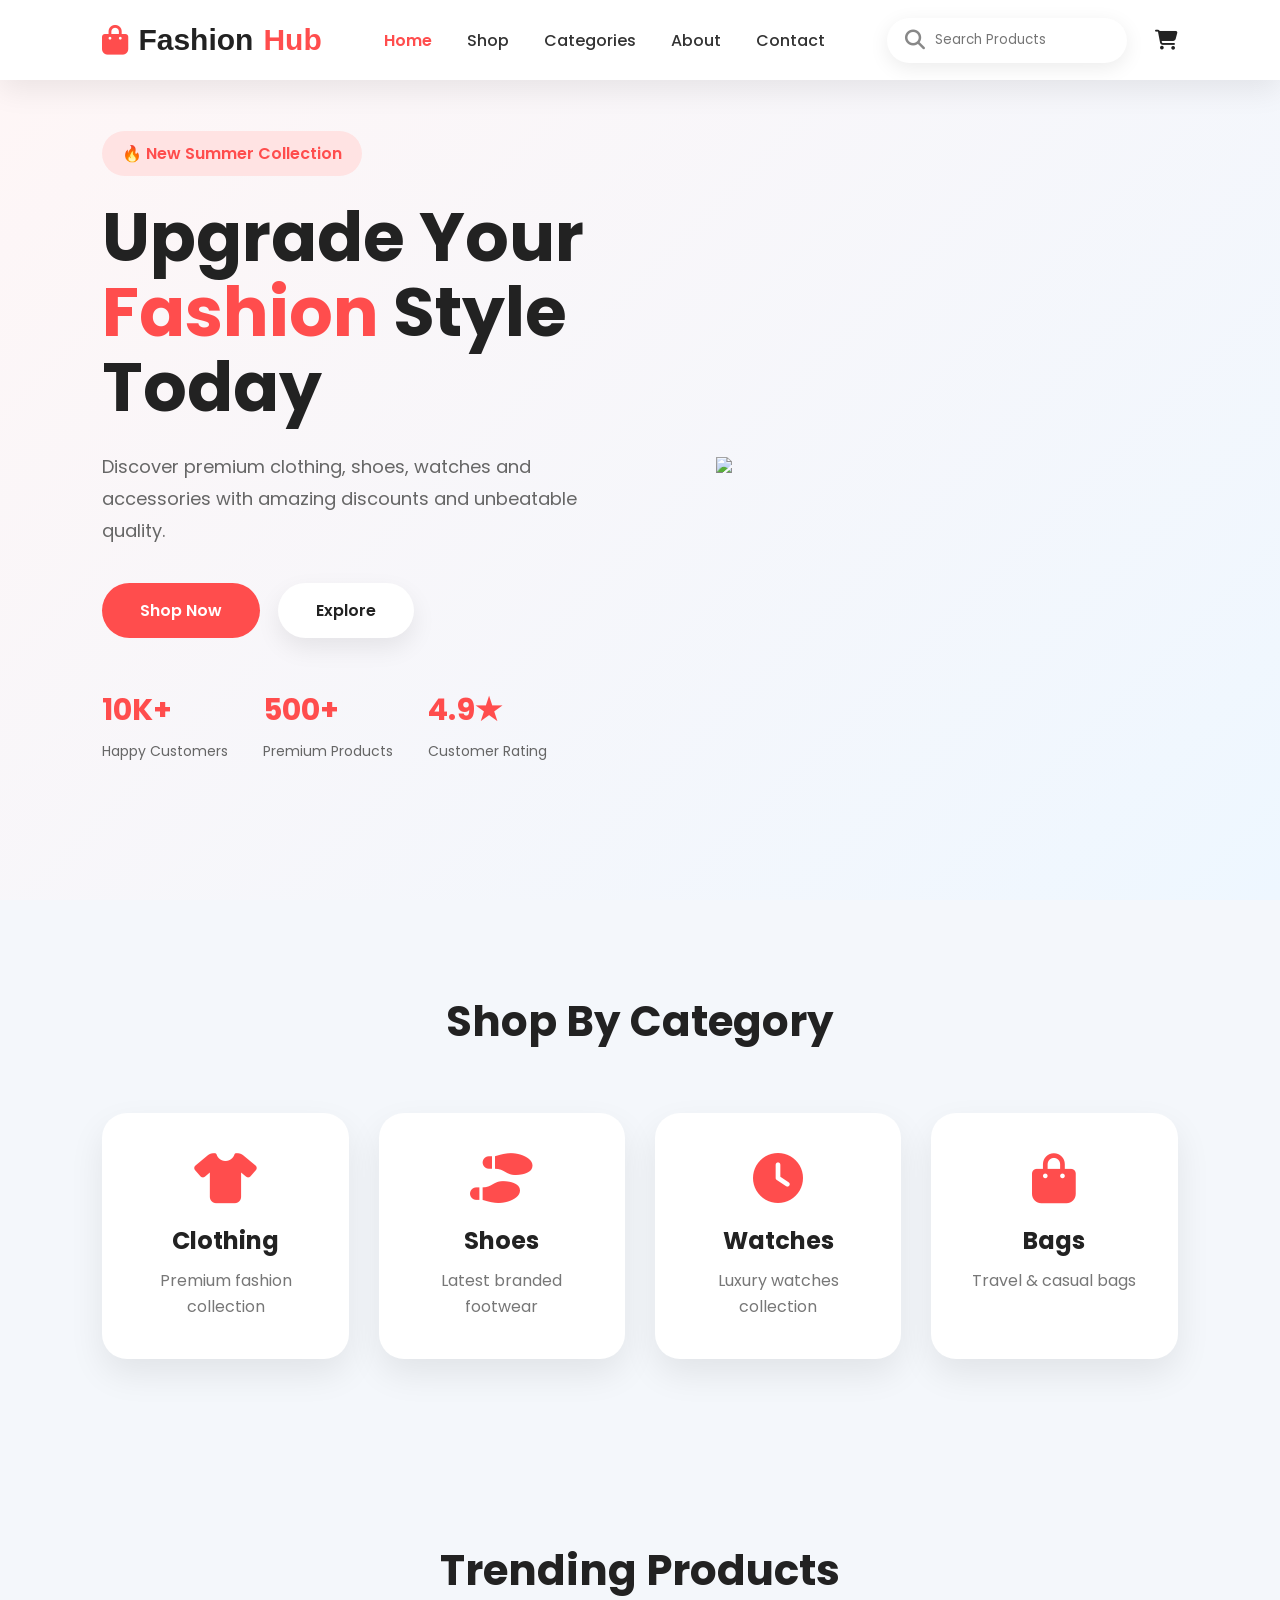
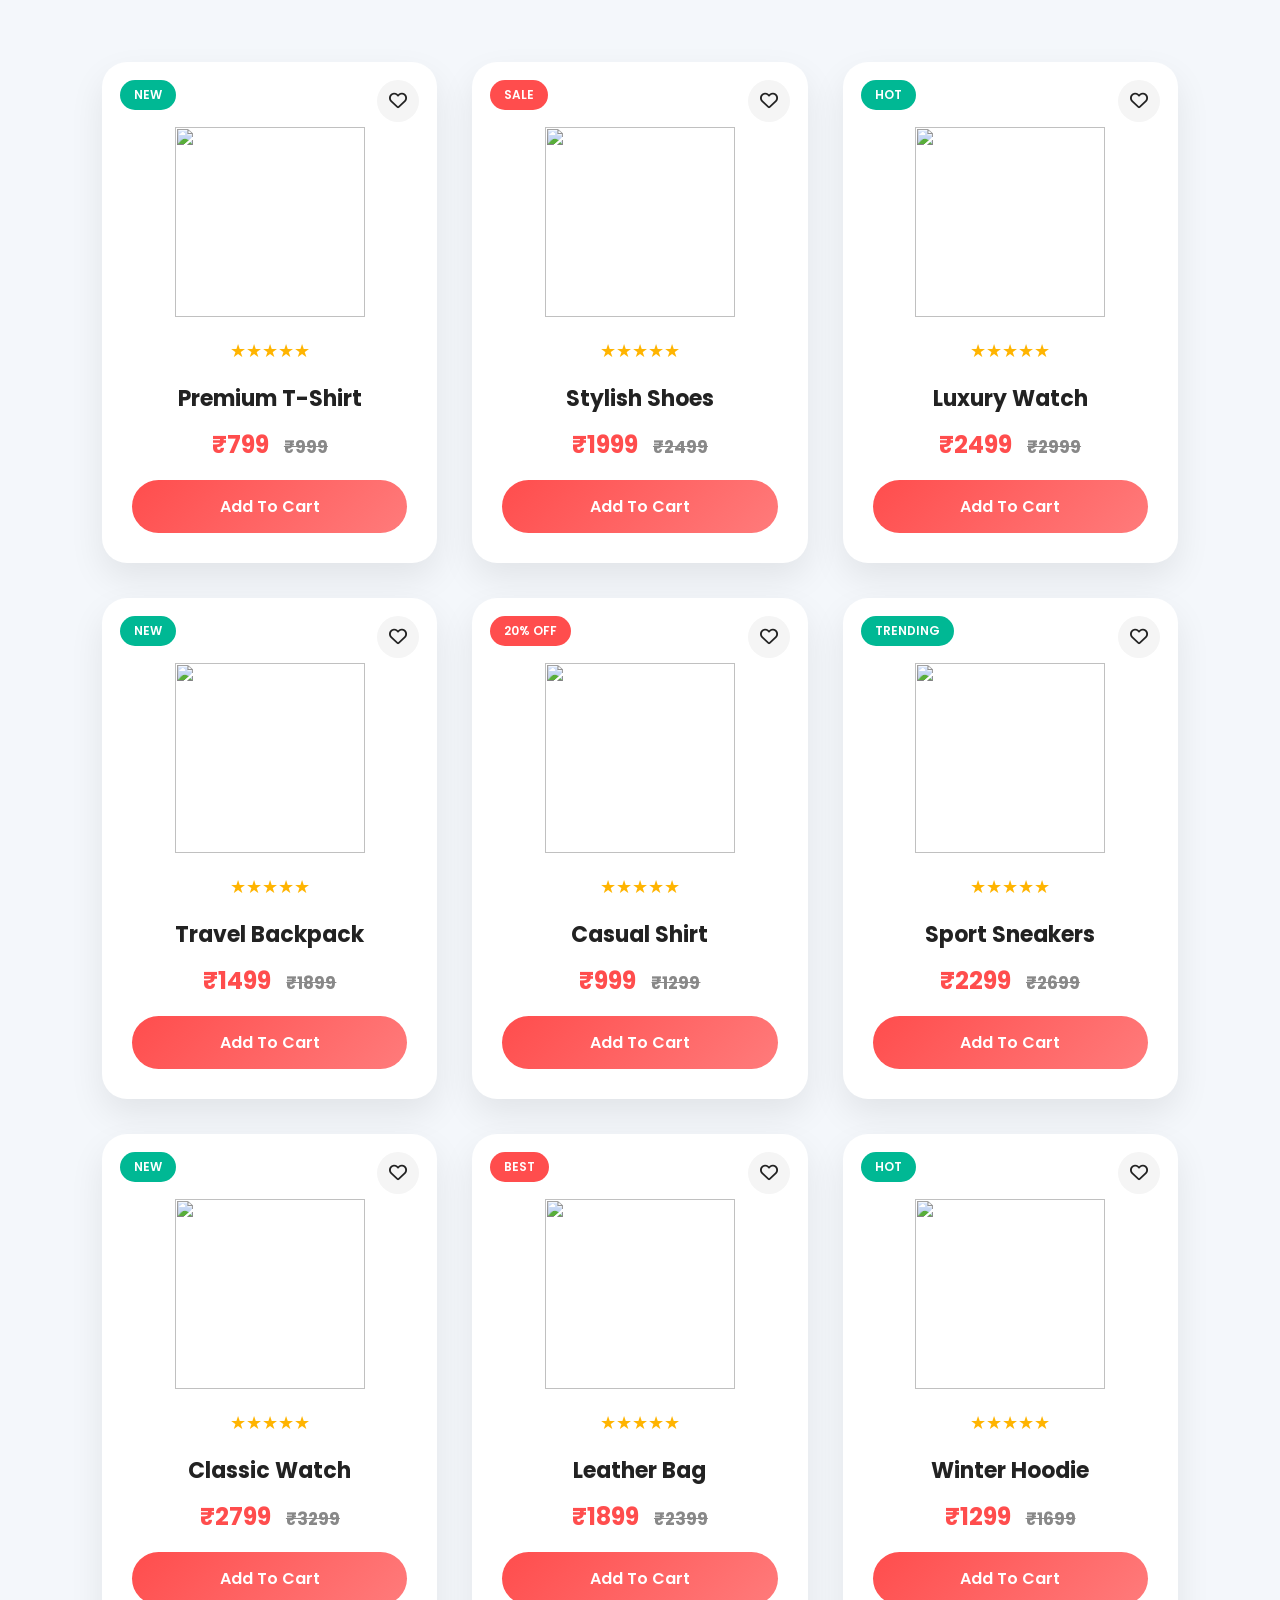
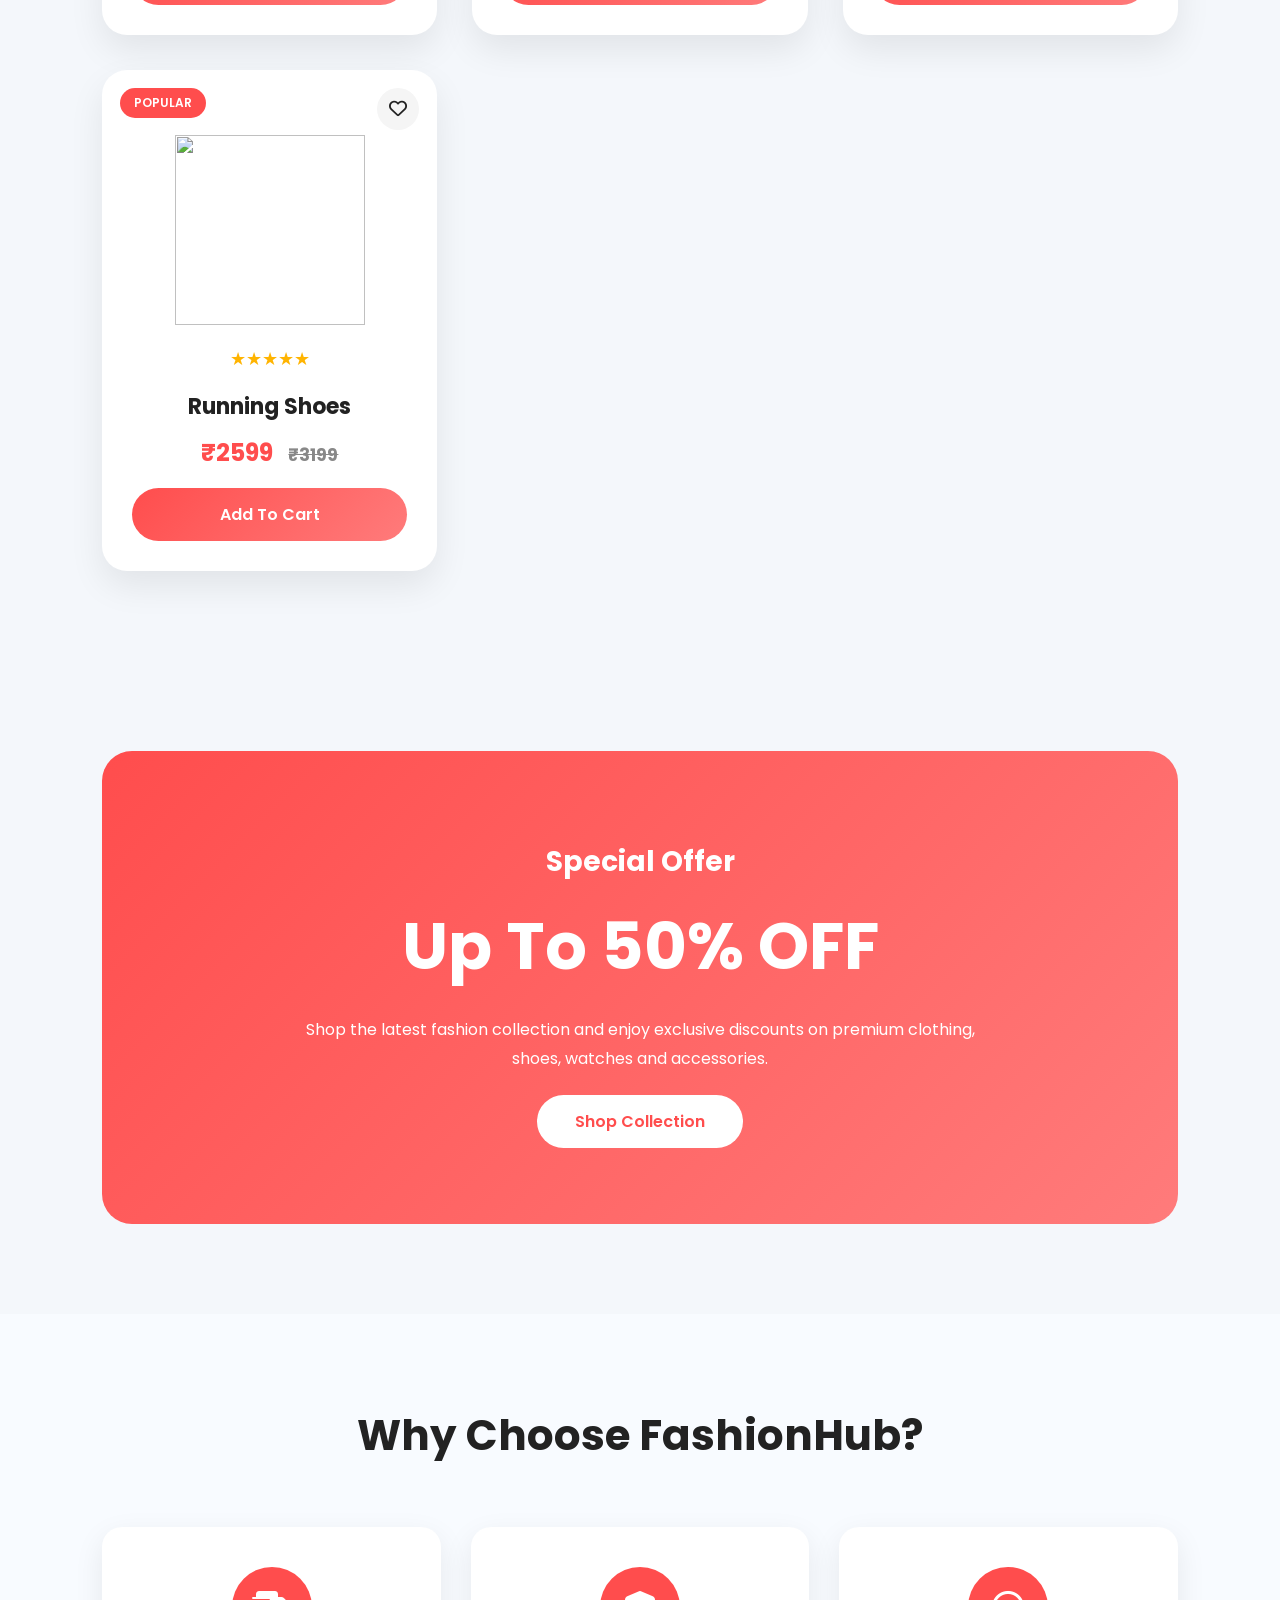
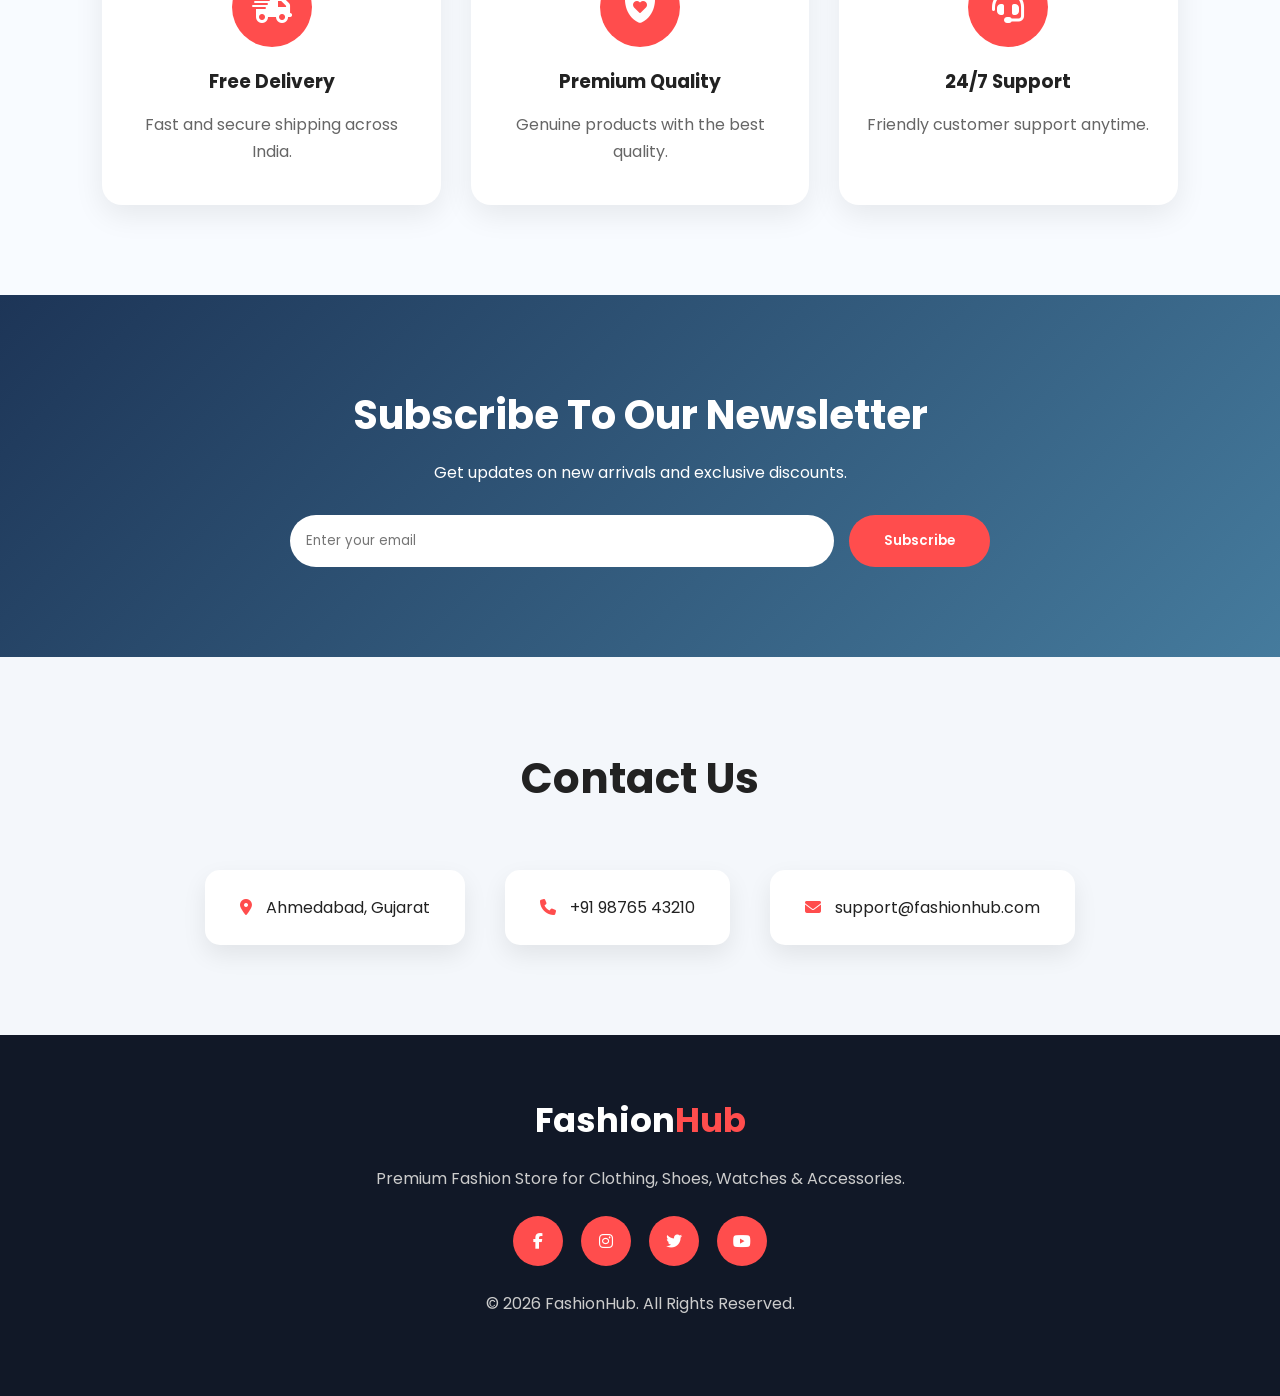
==== commit eb14a61c: "Update index.html" ====
--- a/index.html
+++ b/index.html
@@ -42,8 +42,6 @@
             <input type="text" placeholder="Search Products">
         </div>
 
-        <i class="fa-solid fa-heart"></i>
-
         <i class="fa-solid fa-cart-shopping" id="cart-icon"></i>
 
         <i class="fa-solid fa-bars" id="menu"></i>
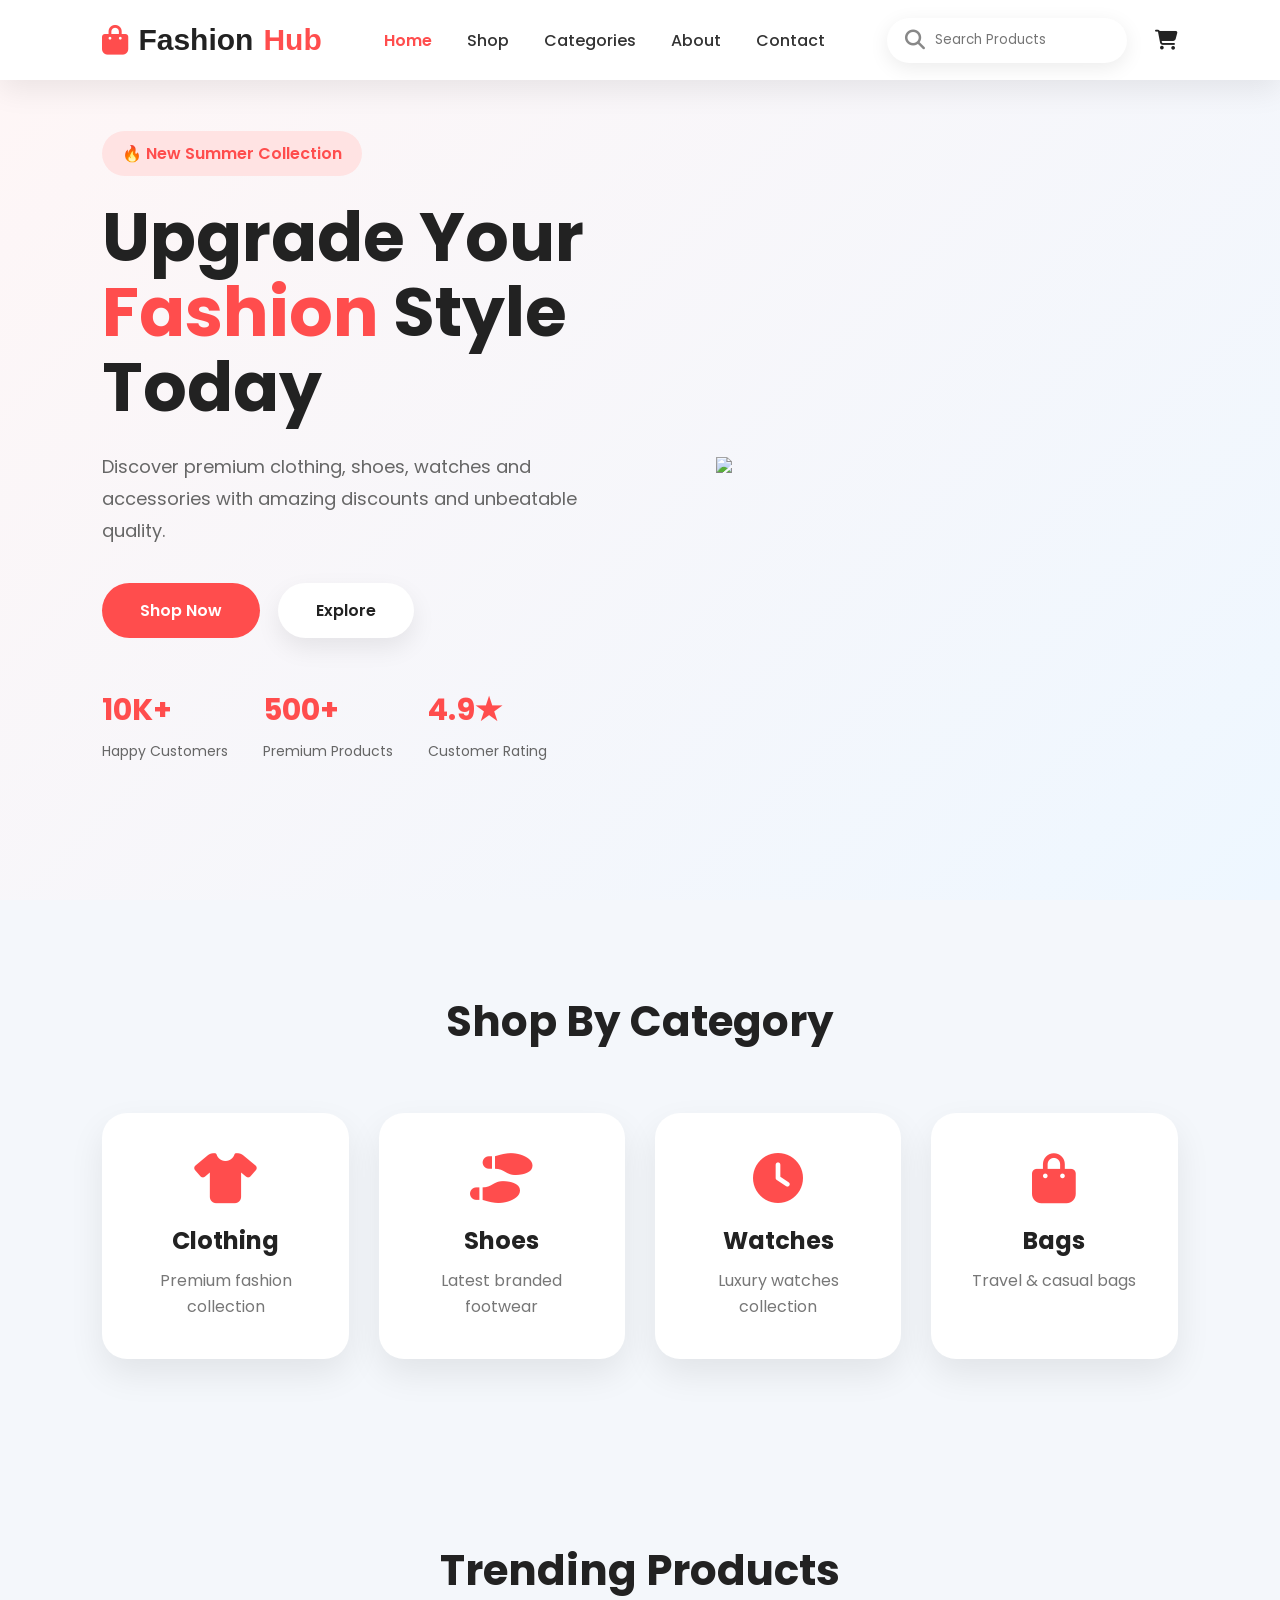
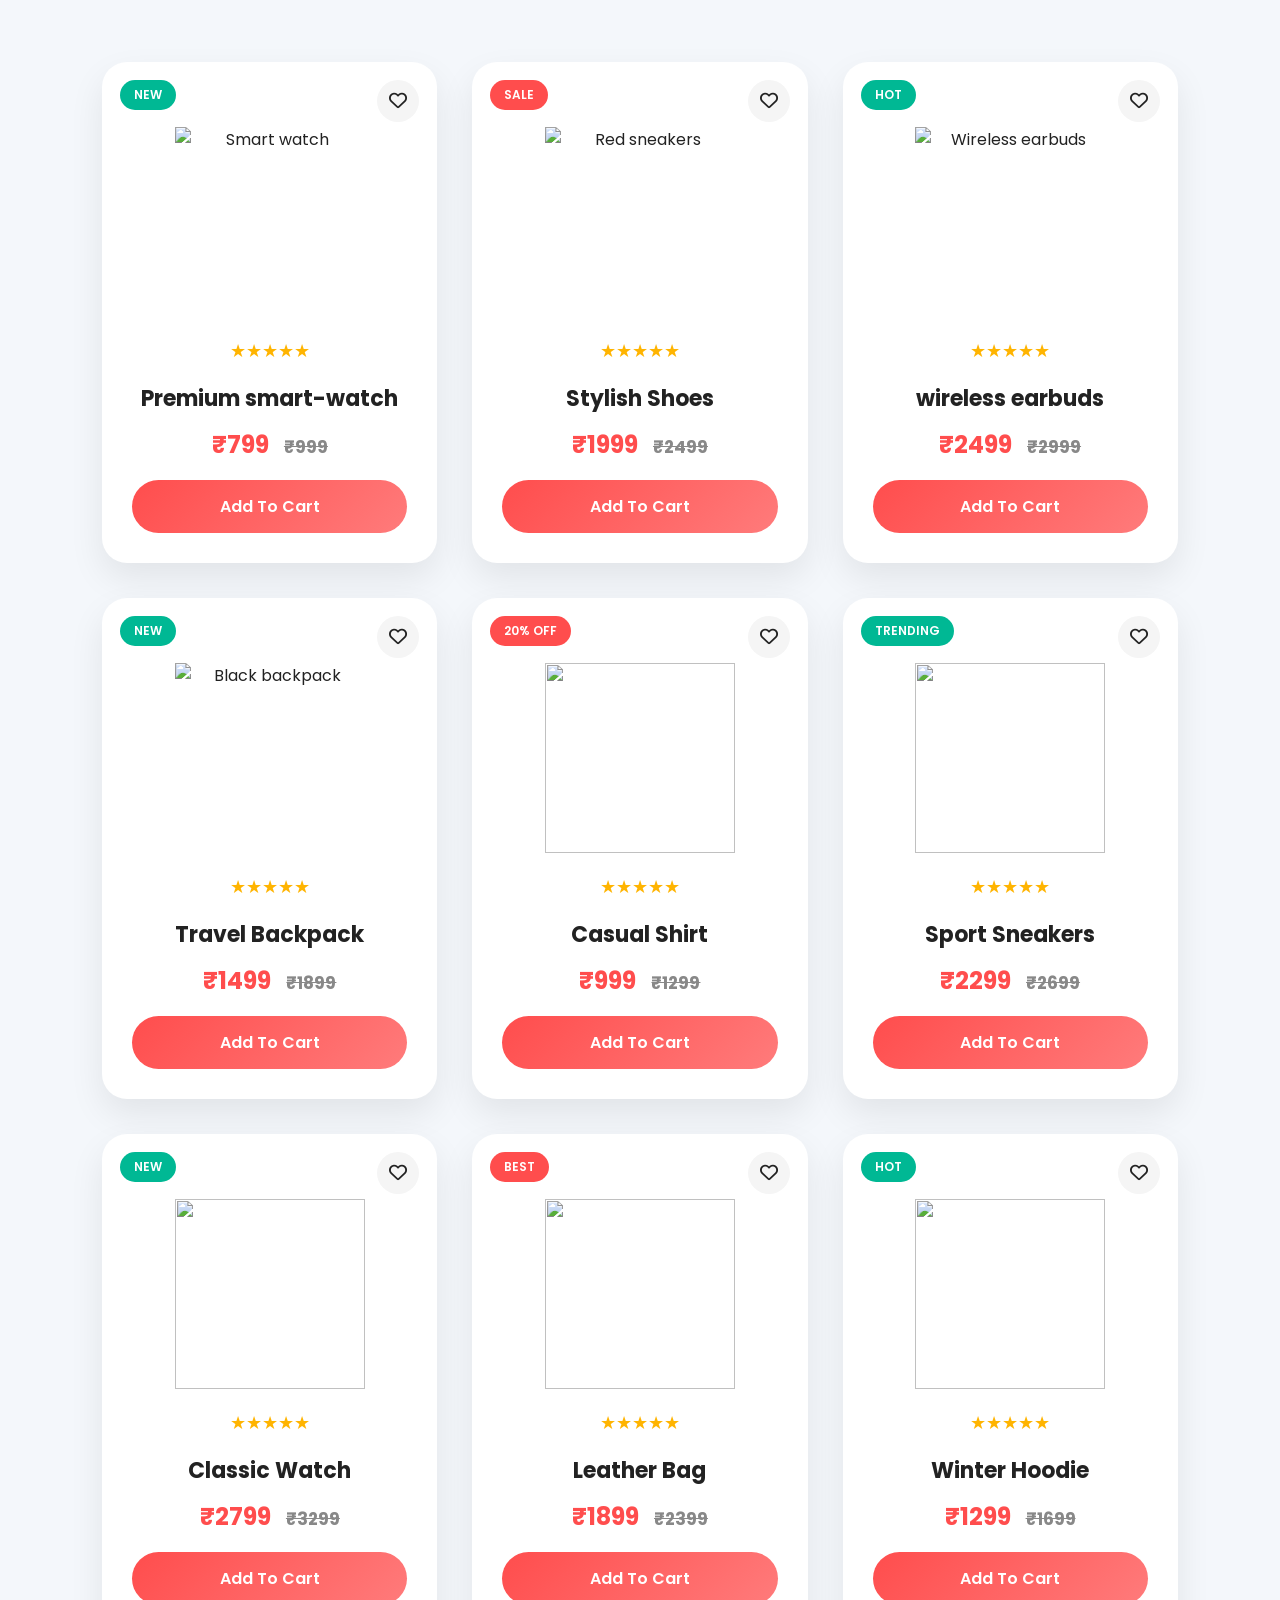
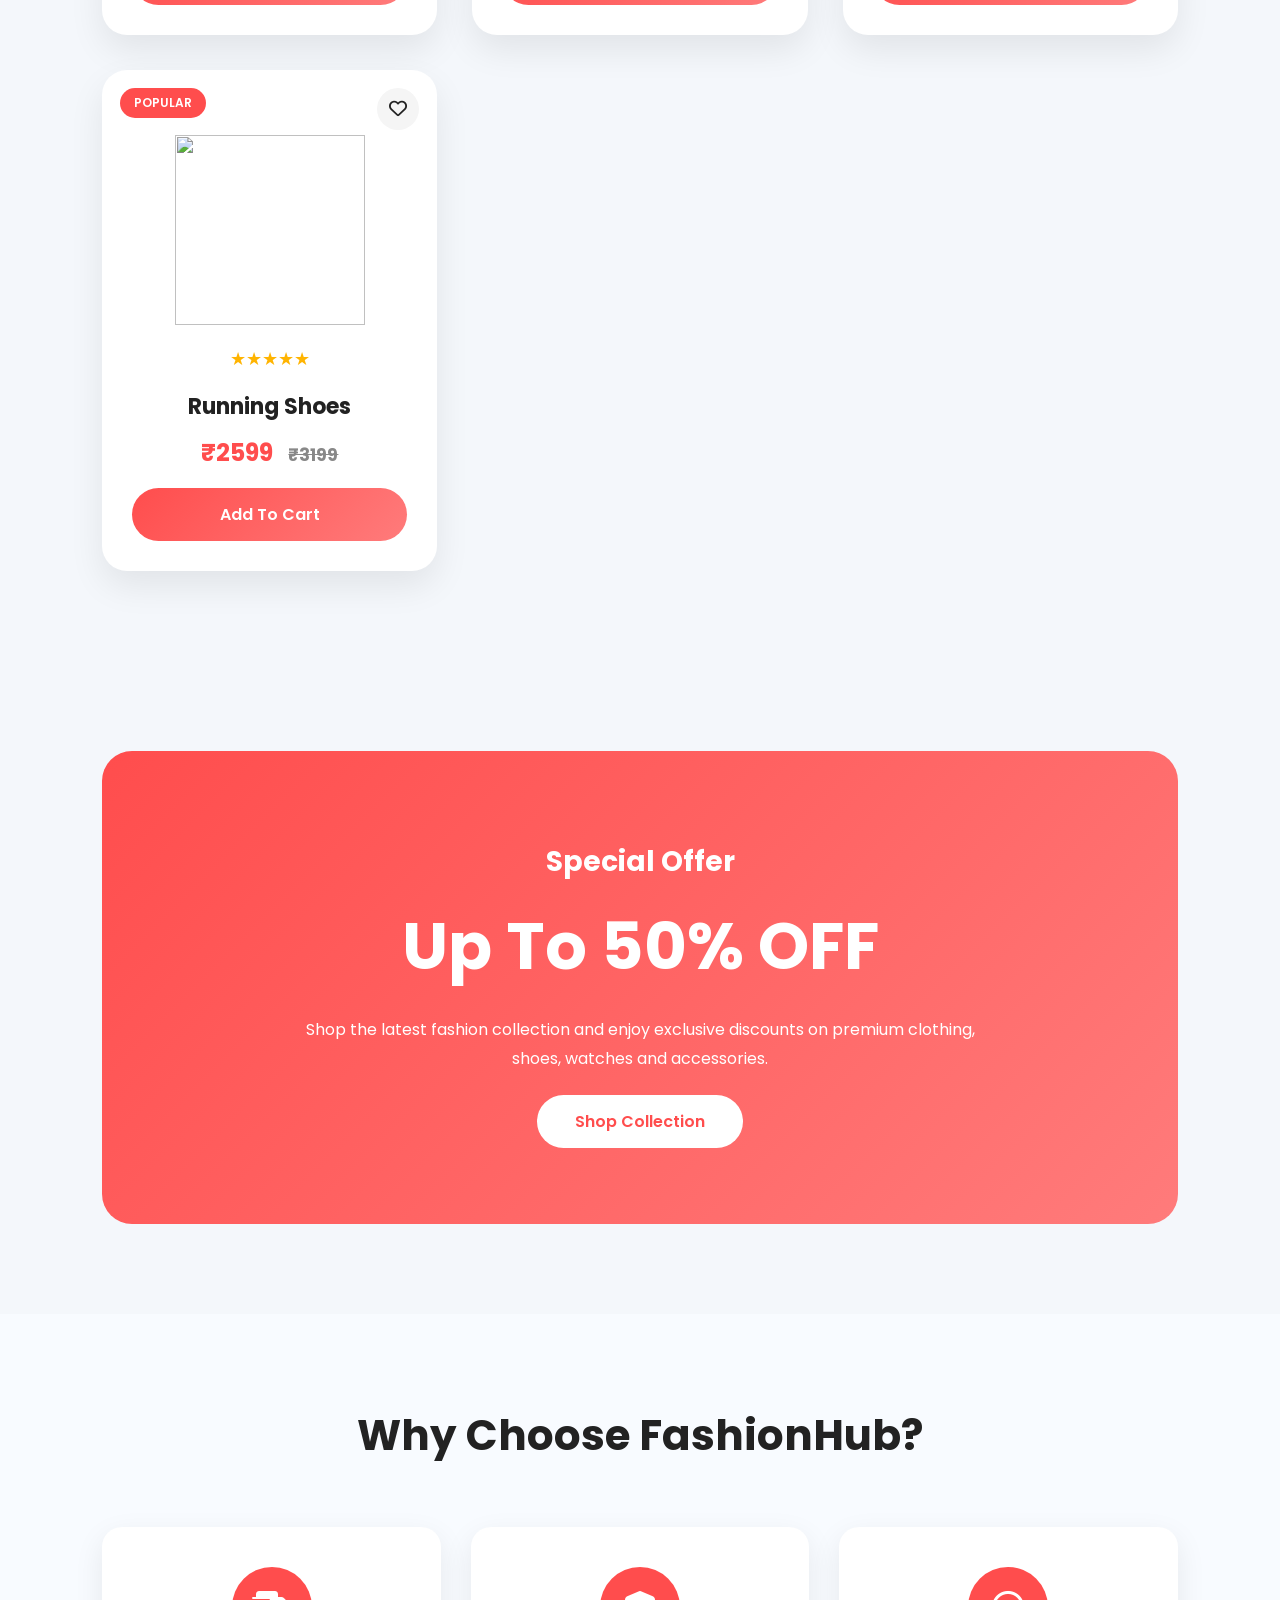
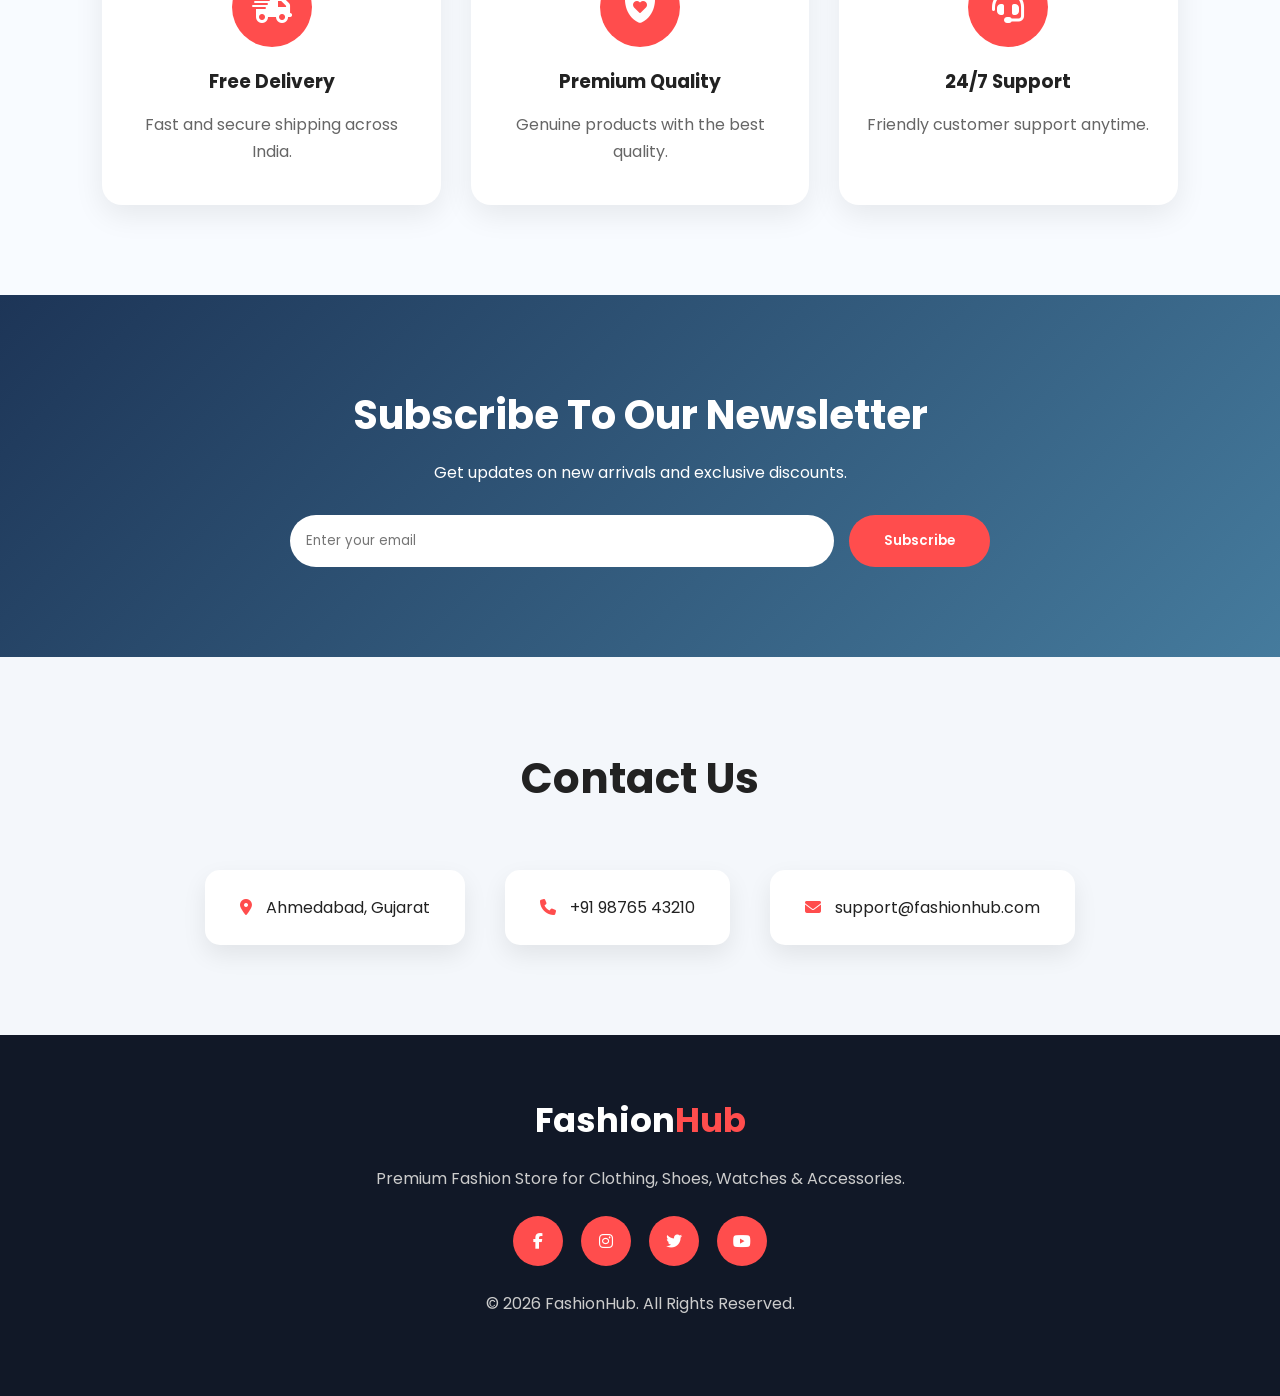
==== commit 7e7ffbd3: "Update index.html" ====
--- a/index.html
+++ b/index.html
@@ -115,7 +115,7 @@
 
 <div class="hero-image">
 
-<img src="https://www.pngwing.com/en/search?q=t-shirt+png">
+<img src="https://images.unsplash.com/photo-1505740420928-5e560c06d30e?auto=format&fit=crop&w=900&q=85">
 
 </div>
 
@@ -195,20 +195,20 @@
 
     <i class="fa-regular fa-heart wishlist"></i>
 
-    <img src="https://www.pngwing.com/en/search?q=shirt+png">
-
-    <div class="stars">
-        ★★★★★
-    </div>
-
-    <h3>Premium T-Shirt</h3>
+    <img src="https://images.unsplash.com/photo-1524805444758-089113d48a6d?auto=format&fit=crop&w=500&q=80" alt="Smart watch" >
+
+    <div class="stars">
+        ★★★★★
+    </div>
+
+    <h3>Premium smart-watch</h3>
 
     <p class="price">
         ₹799
         <span>₹999</span>
     </p>
 
-    <button onclick="addCart('Premium T-Shirt',799)">
+    <button onclick="addCart('Premium smart-watch',799)">
         Add To Cart
     </button>
 
@@ -221,7 +221,7 @@
 
     <i class="fa-regular fa-heart wishlist"></i>
 
-    <img src="https://www.pngwing.com/en/search?q=running+shoes+png">
+    <img src="https://images.unsplash.com/photo-1542291026-7eec264c27ff?auto=format&fit=crop&w=500&q=80" alt="Red sneakers">
 
     <div class="stars">
         ★★★★★
@@ -247,20 +247,20 @@
 
     <i class="fa-regular fa-heart wishlist"></i>
 
-    <img src="https://www.pngwing.com/en/search?q=luxury+watch+png">
-
-    <div class="stars">
-        ★★★★★
-    </div>
-
-    <h3>Luxury Watch</h3>
+    <img src="https://images.unsplash.com/photo-1606220945770-b5b6c2c55bf1?auto=format&fit=crop&w=500&q=80" alt="Wireless earbuds">
+
+    <div class="stars">
+        ★★★★★
+    </div>
+
+    <h3>wireless earbuds</h3>
 
     <p class="price">
         ₹2499
         <span>₹2999</span>
     </p>
 
-    <button onclick="addCart('Luxury Watch',2499)">
+    <button onclick="addCart('wireless earbuds',2499)">
         Add To Cart
     </button>
 
@@ -273,7 +273,7 @@
 
     <i class="fa-regular fa-heart wishlist"></i>
 
-    <img src="https://www.pngwing.com/en/search?q=backpack+png">
+    <img src="https://images.unsplash.com/photo-1553062407-98eeb64c6a62?auto=format&fit=crop&w=500&q=80" alt="Black backpack">
 
     <div class="stars">
         ★★★★★
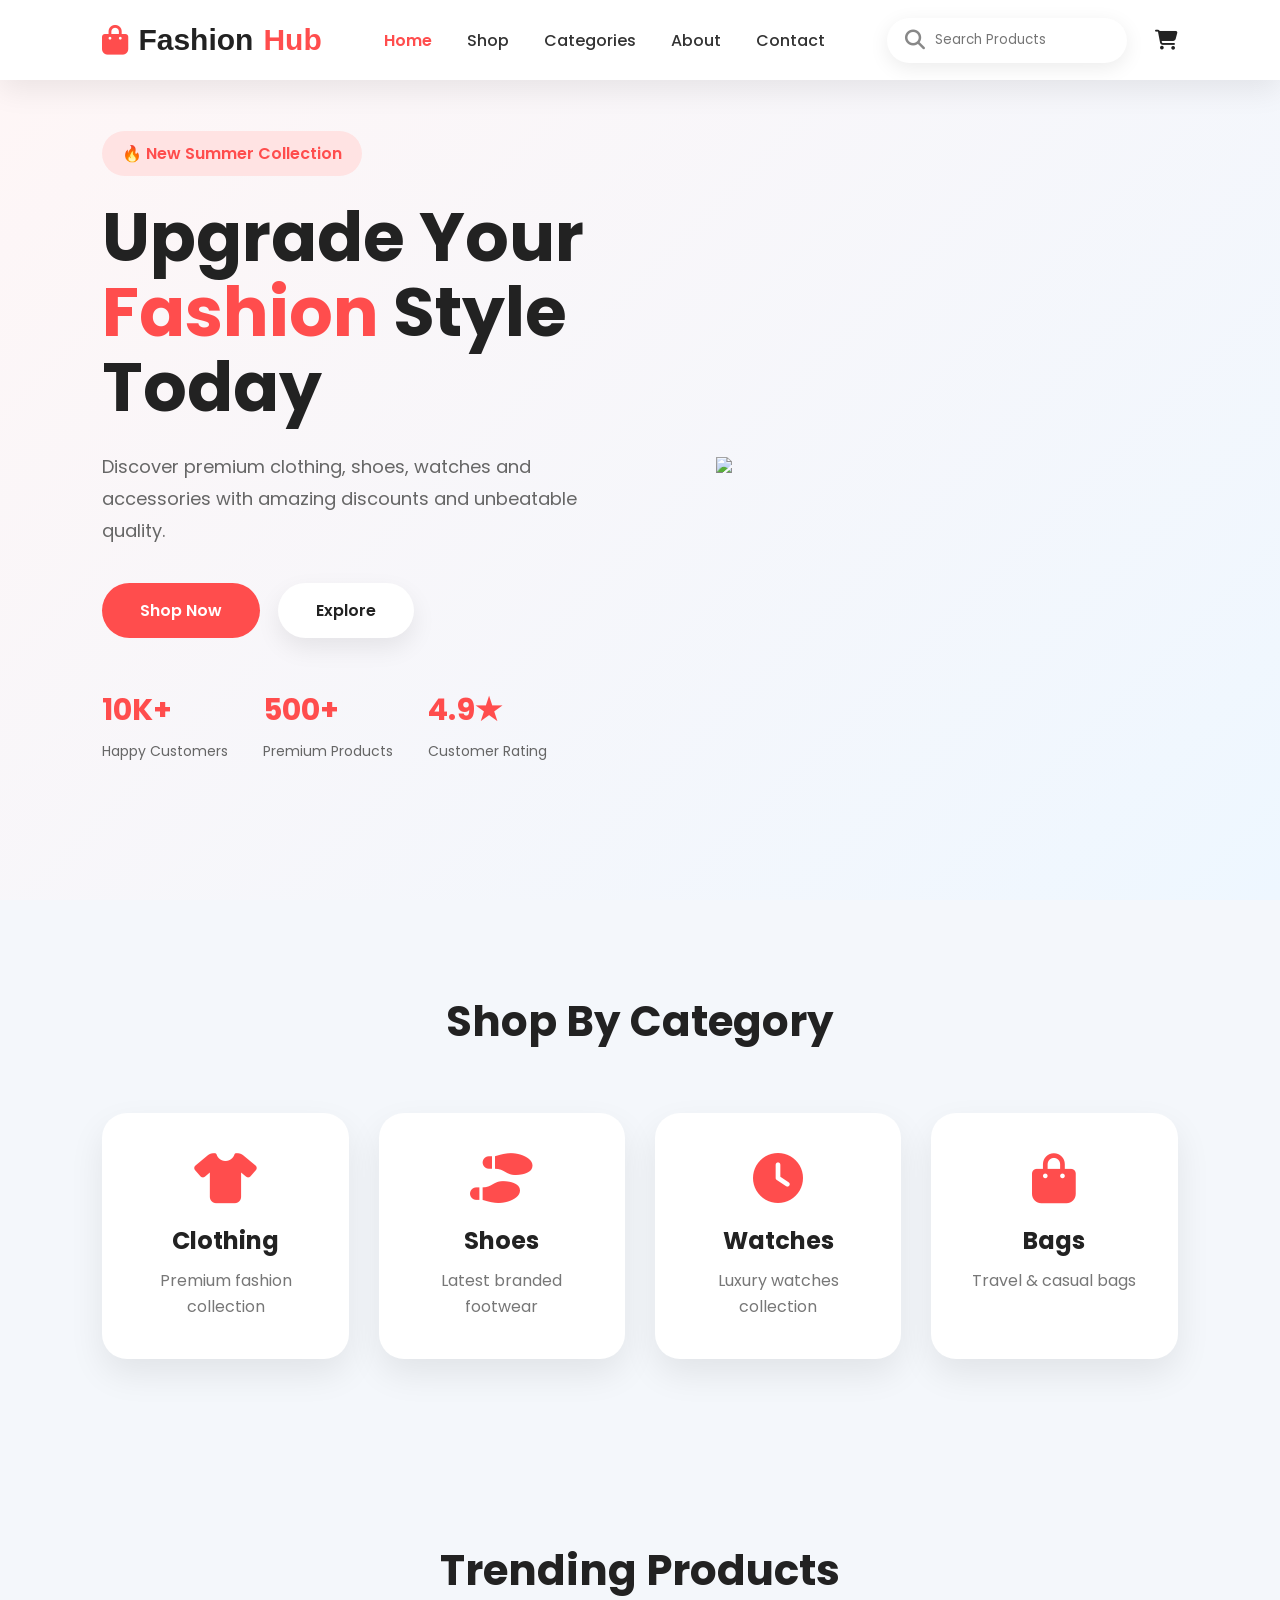
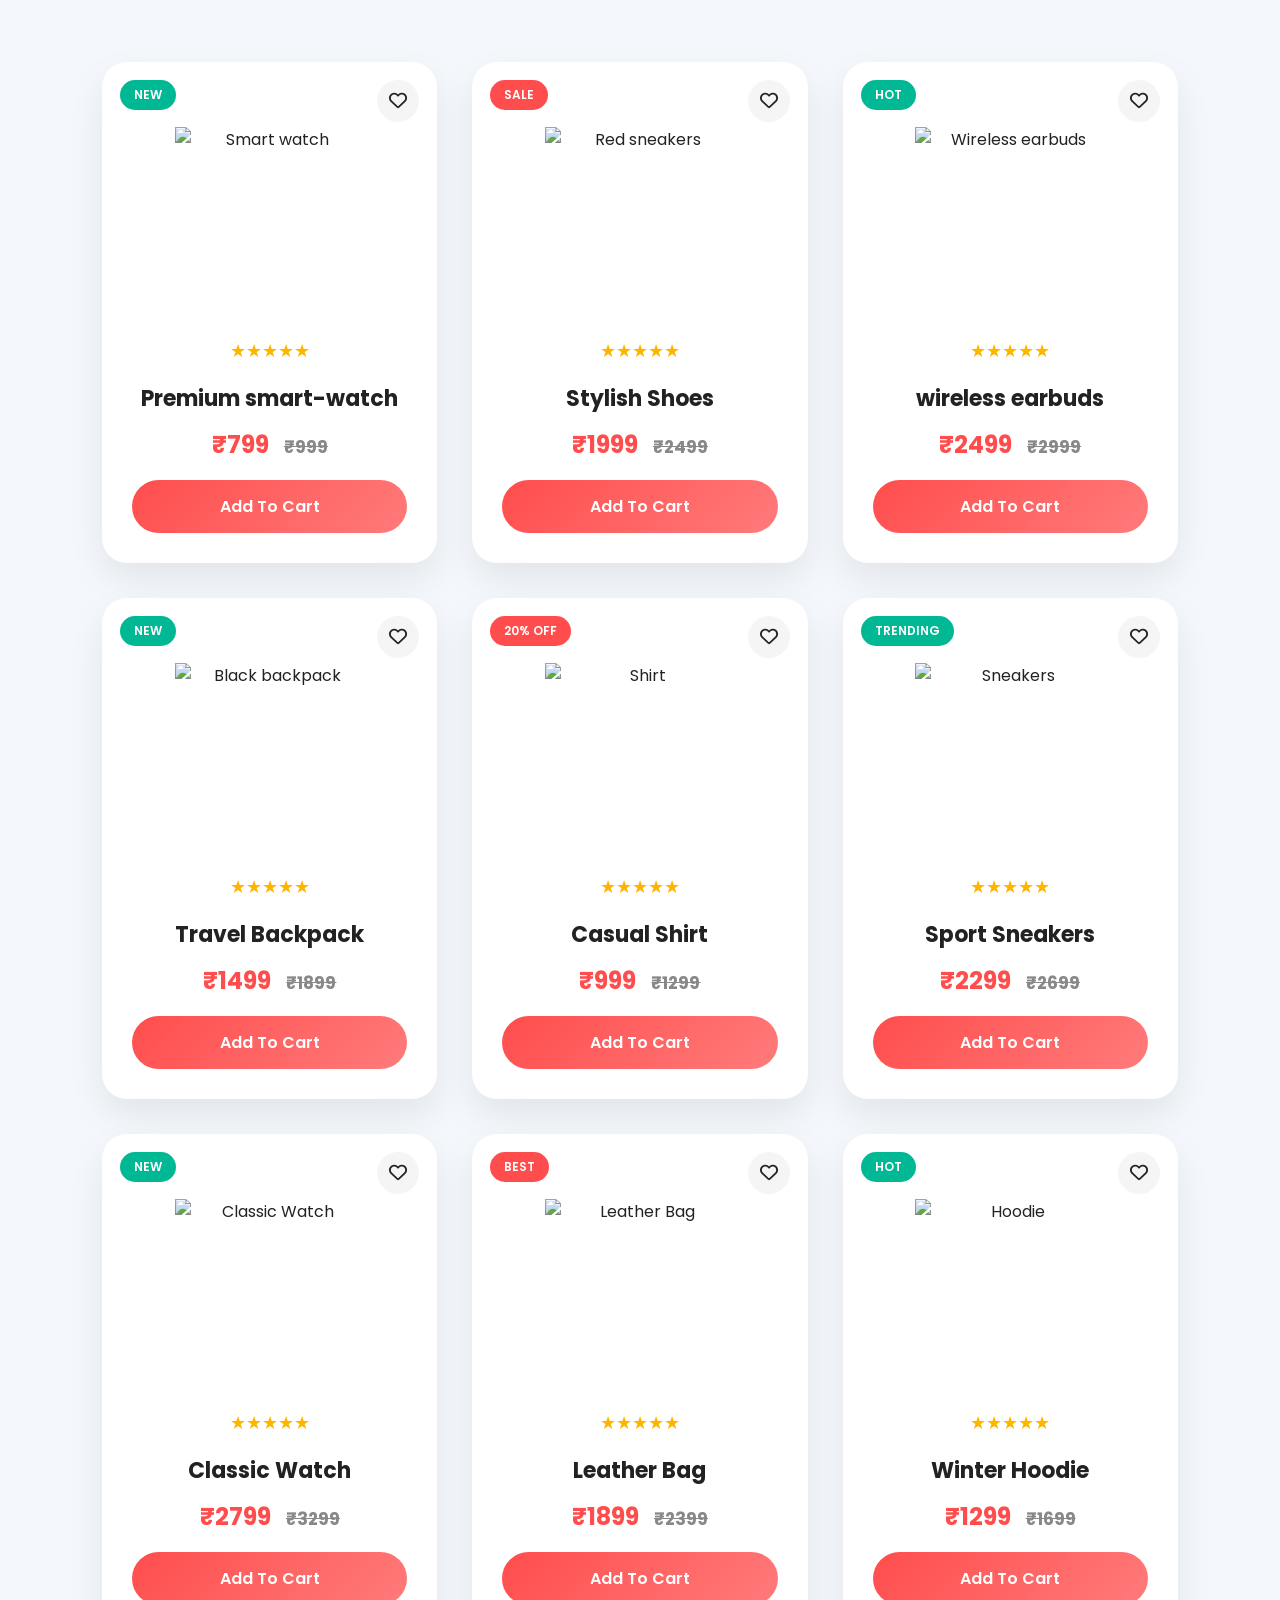
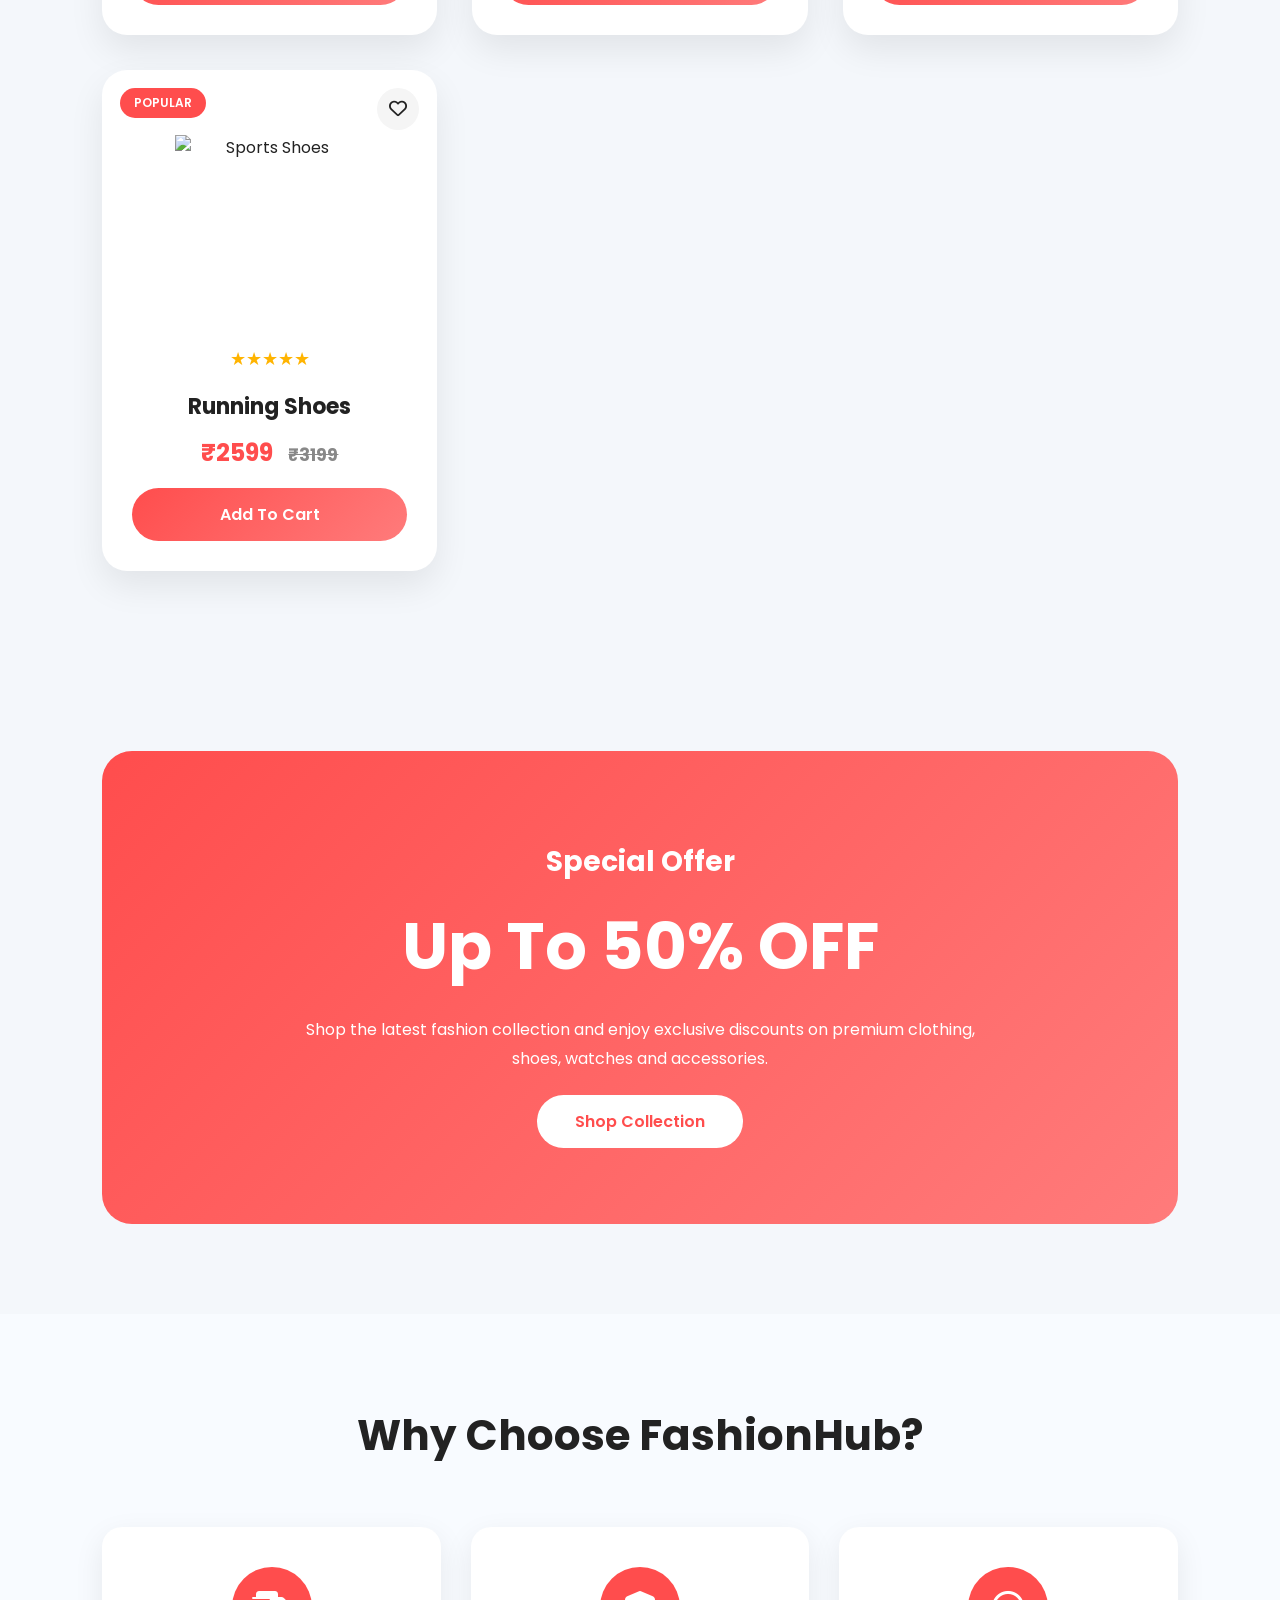
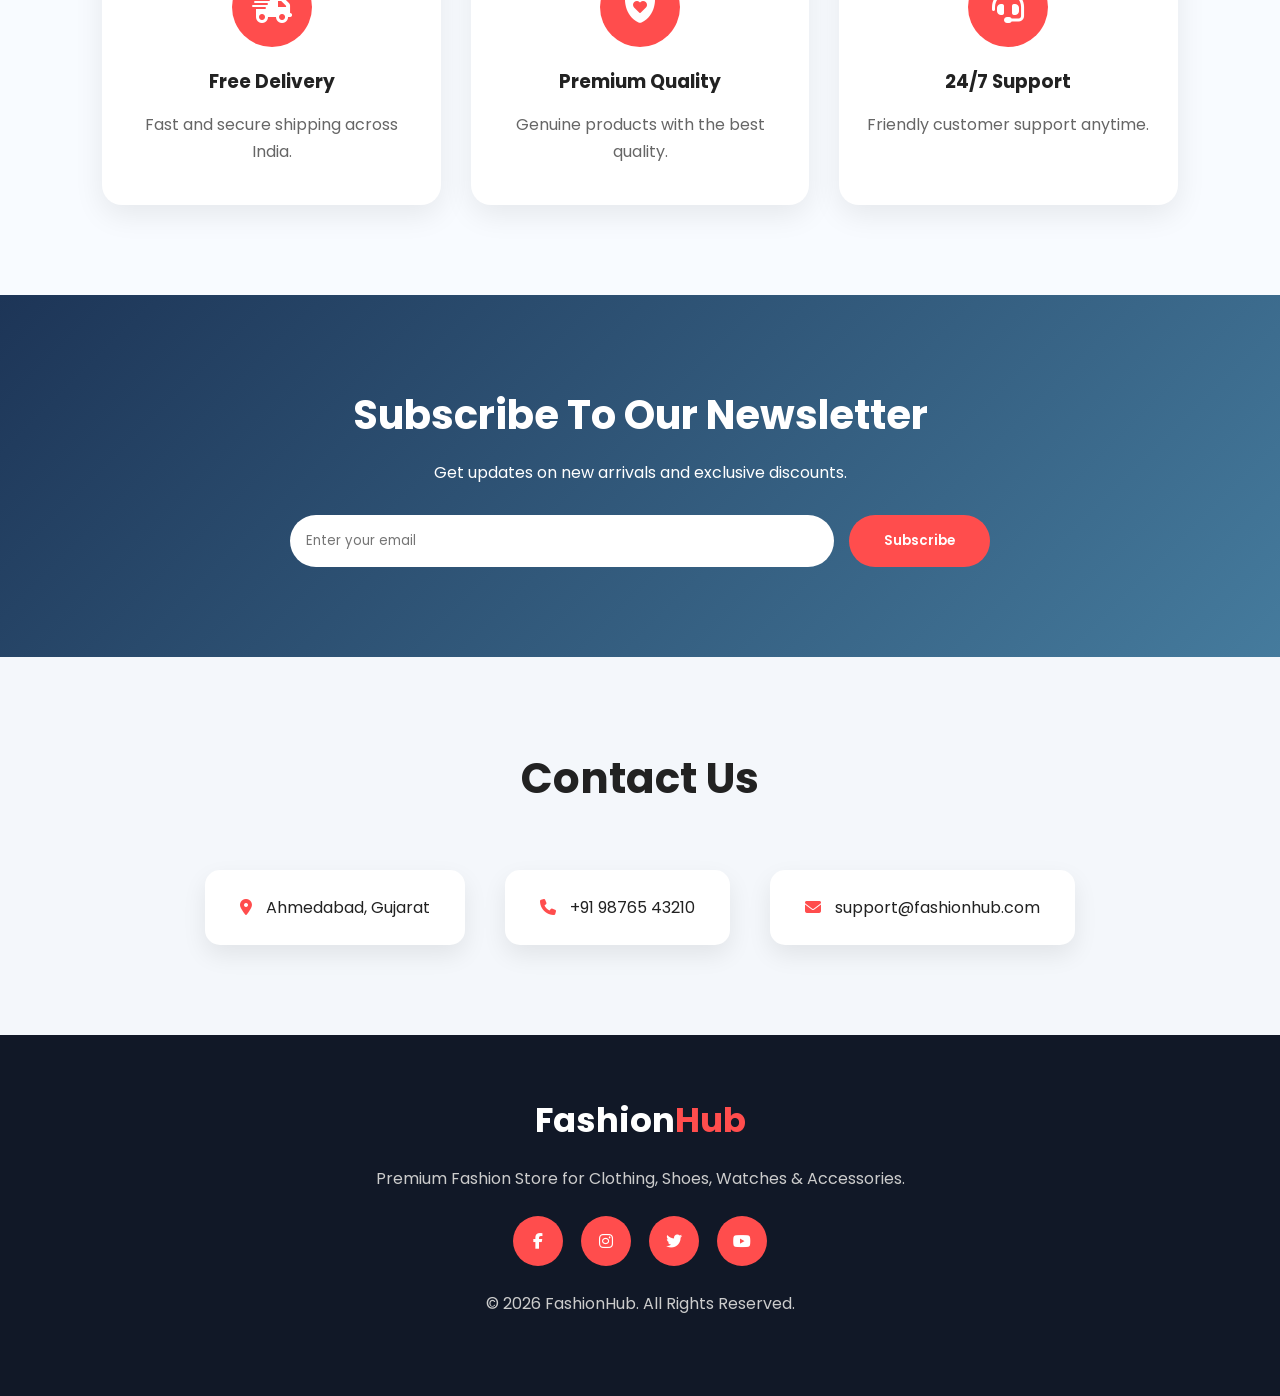
==== commit f9d4676f: "Update index.html" ====
--- a/index.html
+++ b/index.html
@@ -299,7 +299,7 @@
 
     <i class="fa-regular fa-heart wishlist"></i>
 
-    <img src="https://www.pngwing.com/en/search?q=shirt+png">
+    <img src="https://images.unsplash.com/photo-1602810318383-e386cc2a3ccf?w=600" alt="Shirt">
 
     <div class="stars">
         ★★★★★
@@ -325,8 +325,7 @@
 
     <i class="fa-regular fa-heart wishlist"></i>
 
-    <img src="https://www.pngwing.com/en/search?q=sneakers+png">
-
+    <img src="https://images.unsplash.com/photo-1543508282-6319a3e2621f?w=600" alt="Sneakers">
     <div class="stars">
         ★★★★★
     </div>
@@ -351,7 +350,7 @@
 
     <i class="fa-regular fa-heart wishlist"></i>
 
-    <img src="https://www.pngwing.com/en/search?q=wrist+watch+png">
+   <img src="https://images.unsplash.com/photo-1523170335258-f5ed11844a49?w=600" alt="Classic Watch">
 
     <div class="stars">
         ★★★★★
@@ -377,8 +376,7 @@
 
     <i class="fa-regular fa-heart wishlist"></i>
 
-    <img src="https://www.pngwing.com/en/search?q=leather+bag+png">
-
+   <img src="https://images.unsplash.com/photo-1590874103328-eac38a683ce7?w=600" alt="Leather Bag">
     <div class="stars">
         ★★★★★
     </div>
@@ -403,8 +401,7 @@
 
     <i class="fa-regular fa-heart wishlist"></i>
 
-    <img src="https://www.pngwing.com/en/search?q=hoodie+png">
-
+    <img src="https://images.unsplash.com/photo-1556821840-3a63f95609a7?w=600" alt="Hoodie">
     <div class="stars">
         ★★★★★
     </div>
@@ -429,7 +426,7 @@
 
     <i class="fa-regular fa-heart wishlist"></i>
 
-    <img src="https://www.pngwing.com/en/search?q=running+shoes+png">
+    <img src="https://images.unsplash.com/photo-1542291026-7eec264c27ff?w=600" alt="Sports Shoes">
 
     <div class="stars">
         ★★★★★
